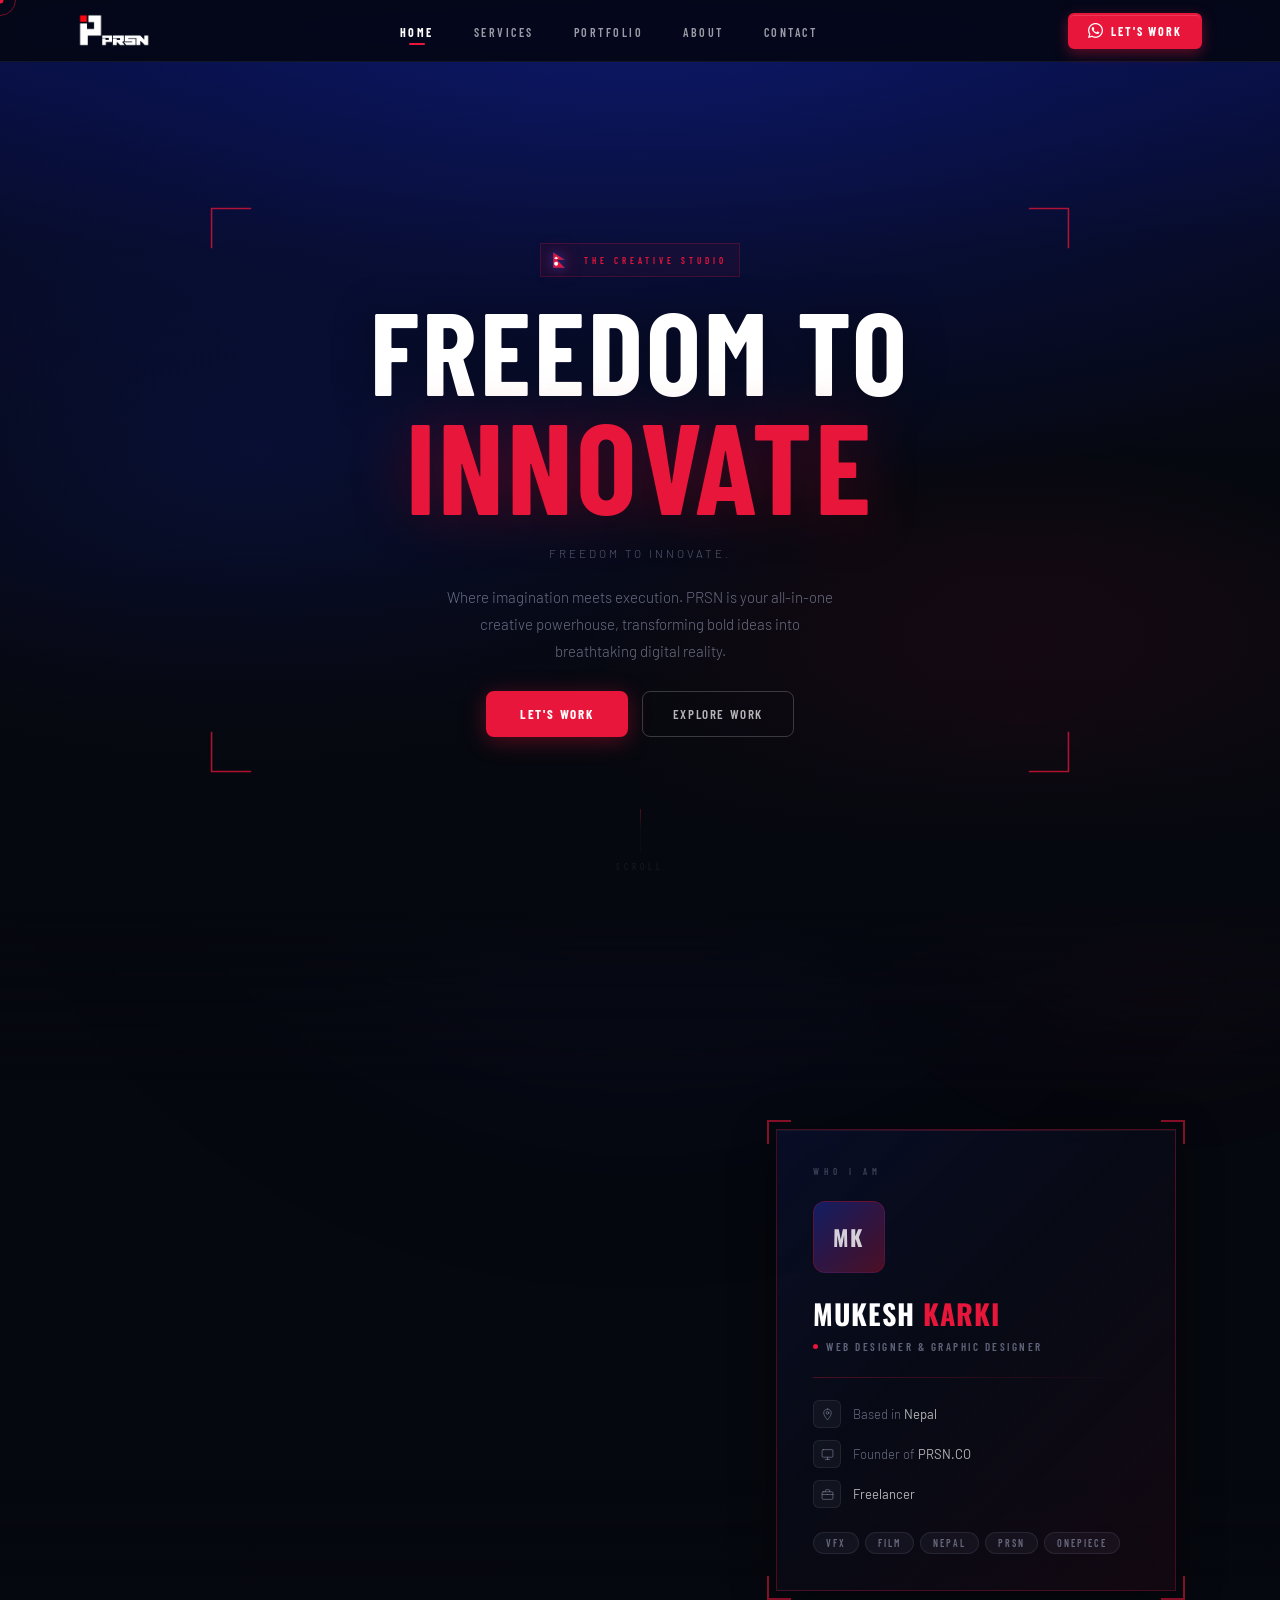
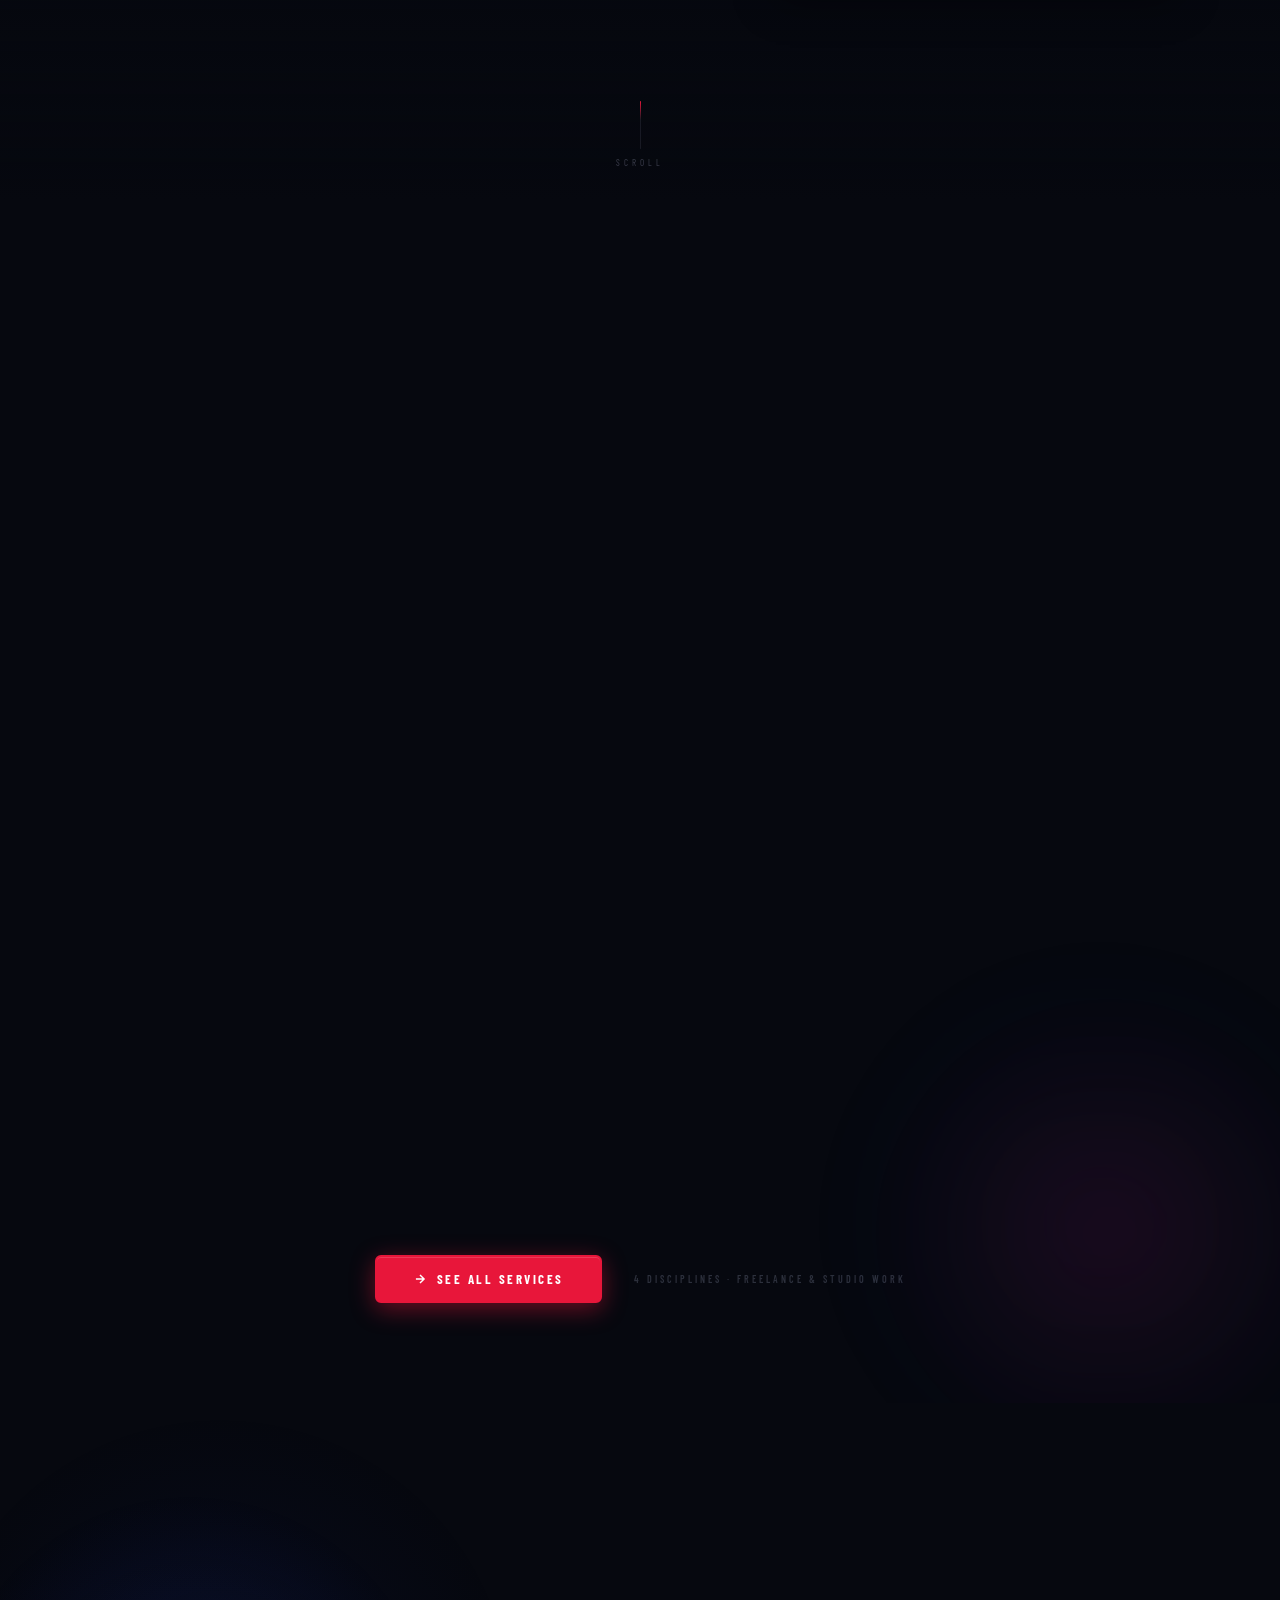
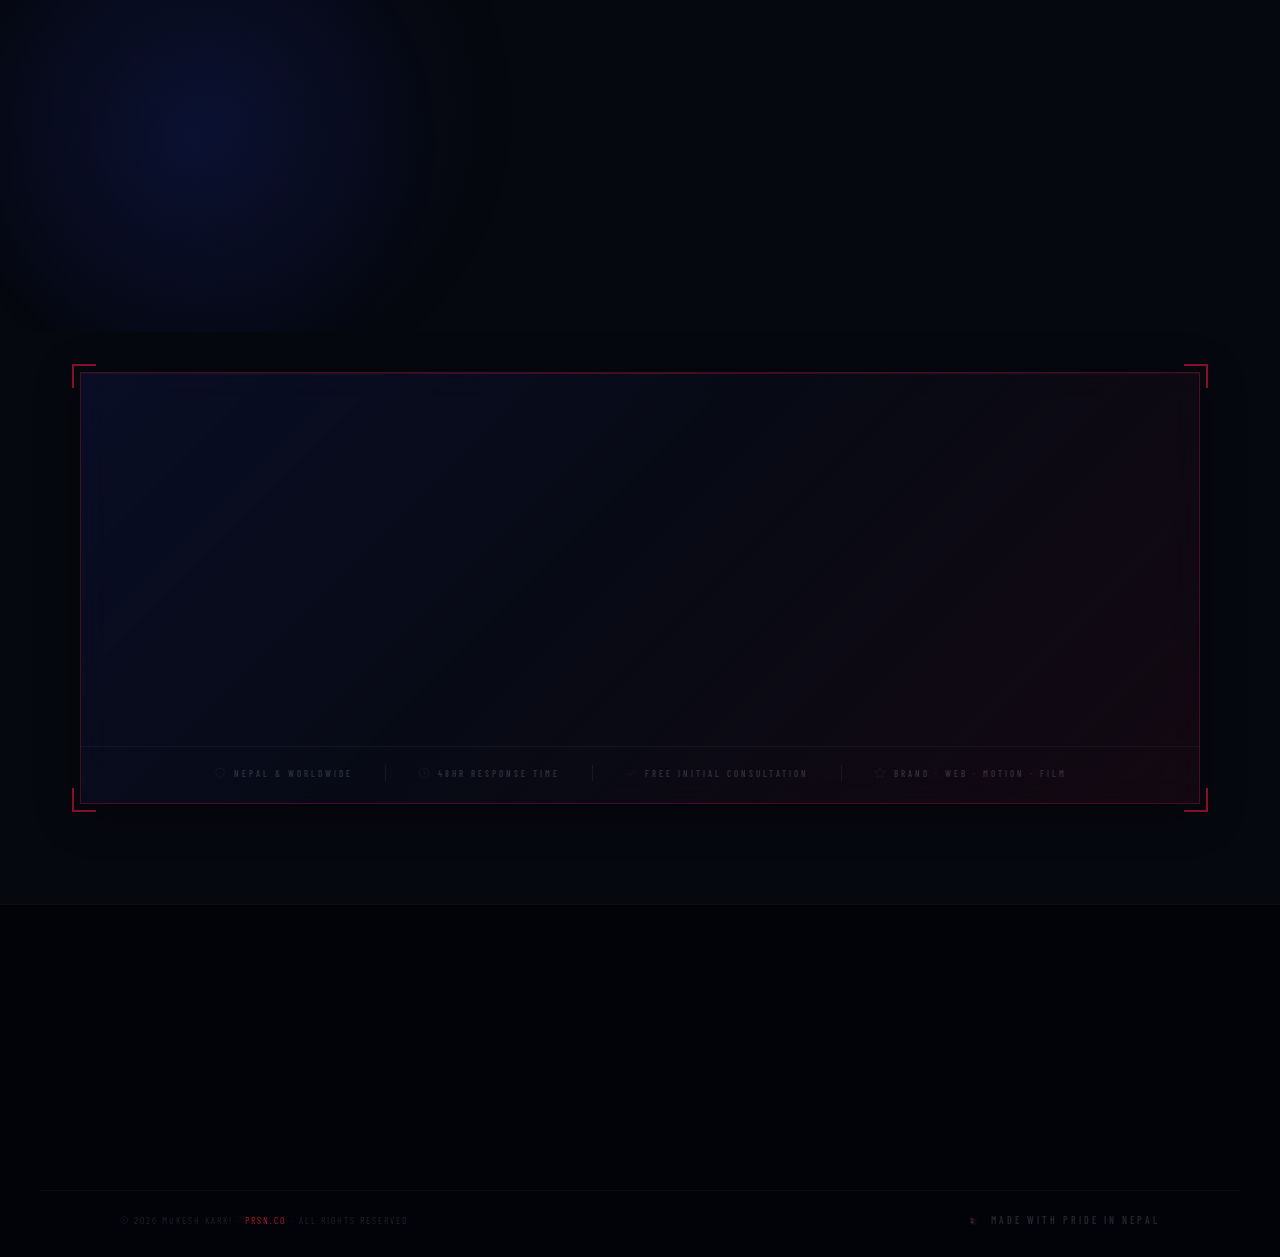
==== index.html @ 187f72ea "Add files via upload" ====
<!DOCTYPE html>
<html lang="en">
<head>
<meta charset="UTF-8"/>
<meta name="viewport" content="width=device-width, initial-scale=1.0"/>
<meta name="description" content="PRSN Studio — A Nepali creative studio founded by Mukesh Karki. Bold brand identities, web design, UI/UX and creative development from Nepal to the world."/>
<meta name="keywords" content="PRSN Studio, Mukesh Karki, Nepal designer, graphic design Nepal, web design Nepal, brand identity, UI UX design, creative studio Nepal"/>
<meta name="author" content="Mukesh Karki — PRSN Studio"/>
<meta property="og:title" content="PRSN Studio — Mukesh Karki"/>
<meta property="og:description" content="A Nepali creative studio building bold digital experiences. Brand identity, web design, UI/UX and creative development."/>
<meta property="og:type" content="website"/>
<meta property="og:url" content="https://prsn.co"/>
<meta property="og:image" content="[data-uri]"/>
<meta name="twitter:card" content="summary_large_image"/>
<meta name="twitter:title" content="PRSN Studio — Mukesh Karki"/>
<meta name="twitter:description" content="A Nepali creative studio building bold digital experiences."/>
<meta name="robots" content="index, follow"/>
<title>PRSN Studio — Mukesh Karki</title>
<link rel="icon" type="image/png" href="[data-uri]"/>
<link rel="preconnect" href="https://fonts.googleapis.com"/>
<link rel="preconnect" href="https://fonts.gstatic.com" crossorigin/>
<link href="https://fonts.googleapis.com/css2?family=Barlow+Condensed:ital,wght@0,400;0,600;0,700;1,700&family=Barlow:wght@300;400;500&family=Oswald:wght@700&display=swap" rel="stylesheet"/>
<link rel="stylesheet" href="assets/css/home.css"/>
</head>
<body>

<div class="cur-aura" id="aura"></div>
<div class="bg-grid"></div>
<div class="orb orb-a"></div>
<div class="orb orb-b"></div>
<div class="orb orb-c"></div>
<div class="orb orb-d"></div>
<div class="cur-dot" id="curDot"></div>
<div class="cur-ring" id="curRing"></div>

<!-- LOADER -->
<div id="loader">
  <svg class="ldr-gear" viewBox="0 0 24 24" xmlns="http://www.w3.org/2000/svg">
    <path d="M12 15a3 3 0 1 0 0-6 3 3 0 0 0 0 6Z"/>
    <path d="M19.622 10.395l-1.097-2.65L20 6l-2-2-1.735 1.483-2.707-1.113L12.935 2h-1.954l-.632 2.401-2.645 1.115L6 4 4 6l1.453 1.789-1.08 2.657L2 11v2l2.401.655L5.516 16.3 4 18l2 2 1.791-1.46 2.606 1.072L11 22h2l.604-2.387 2.651-1.098C16.697 19.48 18 20 18 20l2-2-1.484-1.75 1.098-2.652 2.386-.62V11l-2.378-.605Z"/>
  </svg>
  <span class="ldr-label">Loading</span>
</div>
<div id="curtain"></div>

<!-- NAVBAR -->
<nav class="nav" id="nav">
  <div class="nav-inner">
    <a href="#prsn-hero" class="nav-logo">
      <div class="nav-logo-img-wrap">
        <img src="assets/prsn/PRSN/Artboard 3.png" alt="PRSN Studio" class="nav-logo-img" />
      </div>
    </a>
    <ul class="nav-links">
      <li><a href="#prsn-hero" class="active">Home</a></li>
      <li><a href="services.html">Services</a></li>
      <li><a href="portfolio/portfolio.html">Portfolio</a></li>
      <li><a href="about.html">About</a></li>
      <li><a href="#contact">Contact</a></li>
    </ul>
    <div style="display:flex;align-items:center;gap:8px;">
      <a href="https://wa.link/1dme4b" class="nav-cta" target="_blank" rel="noopener">
        <img src="assets/icons/ICONS/whatsapp.png" class="wa-icon" alt="WhatsApp"/>
        <span>Let's Work</span>
      </a>
      <div class="nav-burger" id="burger"><span></span><span></span><span></span></div>
    </div>
  </div>
</nav>
<nav class="mobile-nav" id="mobileNav">
  <a href="#prsn-hero">Home</a>
  <a href="services.html">Services</a>
  <a href="portfolio/portfolio.html">Portfolio</a>
  <a href="about.html">About</a>
  <a href="#contact">Contact</a>
</nav>

<!-- ════════════════════════════════════════
     PRSN STUDIO HERO (prsn-v13)
════════════════════════════════════════ -->
<section class="prsn-hero" id="prsn-hero">
  <div class="prsn-hero-glow"></div>

  <div class="brackets" id="brackets">
    <div class="bracket-frame">
      <div class="bk tl"><svg viewBox="0 0 54 54"><path d="M2 52L2 2L52 2"/></svg></div>
      <div class="bk tr"><svg viewBox="0 0 54 54"><path d="M52 52L52 2L2 2"/></svg></div>
      <div class="bk bl"><svg viewBox="0 0 54 54"><path d="M2 2L2 52L52 52"/></svg></div>
      <div class="bk br"><svg viewBox="0 0 54 54"><path d="M52 2L52 52L2 52"/></svg></div>

      <div class="prsn-hero-content">
        <span class="hero-tag reveal" data-delay="0"><img src="assets/icons/ICONS/nepal-01.svg" alt="Nepal" class="hero-tag-logo"/>The Creative Studio</span>

        <h1 class="hero-h1 reveal" data-delay="120">
          Freedom to
          <span class="hero-executed">Innovate</span>
        </h1>

        <div class="hero-phrases reveal" data-delay="200" id="phrases">
          <div class="phrase visible">Innovate Freely. See Differently.</div>
          <div class="phrase">Freedom to Innovate.</div>
          <div class="phrase">A New Perspective on the Digital World.</div>
          <div class="phrase">Where Bold Ideas Get Executed.</div>
        </div>

        <p class="hero-desc reveal" data-delay="280">
          Where imagination meets execution. PRSN is your all-in-one creative powerhouse, transforming bold ideas into breathtaking digital reality.
        </p>

        <div class="hero-btns reveal" data-delay="360">
          <a href="https://wa.link/1dme4b" class="btn-solid" target="_blank" rel="noopener"><span>Let's Work</span></a>
          <a href="services.html" class="btn-outline"><span>Explore Work</span></a>
        </div>
      </div>
    </div>
  </div>

  <div class="scroll-ind" id="scrollInd">
    <div class="scroll-track"><div class="scroll-fill"></div></div>
    <span>Scroll</span>
  </div>
  <div class="prsn-hero-fade"></div>
</section>

<!-- ── SECTION SEPARATOR 01 ── -->
<div class="sep-wrap">
  <div class="sep-inner">
    <div class="sep-dot"></div>
    <div class="sep-line"></div>
    <div class="sep-label">01</div>
    <div class="sep-line"></div>
    <div class="sep-dot"></div>
  </div>
</div>

<!-- ════════════════════════════════════════
     PERSONAL IDENTITY HERO (combined)
════════════════════════════════════════ -->
<section class="hero" id="hero">
  <div class="hero-glow"></div>
  <div class="hero-fade"></div>

  <div class="hero-wrap">

    <!-- LEFT -->
    <div class="hero-left" data-sr="fade-left">

      <span class="hero-eyebrow rv" data-d="0">The Creative Solution Lab</span>

      <h1 class="hero-name rv" data-d="100">
        MUKESH
        <em class="nm-red">KARKI</em>
      </h1>

      <div class="hero-role rv" data-d="180">
        <span class="role-pip"></span>
        Graphic Designer · Web Designer · Creative Entrepreneur
      </div>

      <p class="hero-tagline rv" data-d="240">
        Making <strong>dreams into reality</strong> and giving life to imagination.
        Founder of <strong>PRSN</strong> — where bold ideas meet breathtaking execution.
      </p>

      <div class="hero-stats rv" data-d="320">
        <div class="hs">
          <div class="hs-num" data-t="70" data-s="+">0+</div>
          <div class="hs-lbl">Projects</div>
        </div>
        <div class="hs-divider"></div>
        <div class="hs">
          <div class="hs-num" data-t="5" data-s="+">0+</div>
          <div class="hs-lbl">Years Active</div>
        </div>
        <div class="hs-divider"></div>
        <div class="hs">
          <div class="hs-num" data-t="30" data-s="+">0+</div>
          <div class="hs-lbl">Happy Clients</div>
        </div>
      </div>

      <div class="hero-ctas rv" data-d="400">
        <a href="https://wa.link/1dme4b" class="btn-solid" target="_blank" rel="noopener">
          <svg width="14" height="14" viewBox="0 0 24 24" fill="currentColor" style="flex-shrink:0"><path d="M17.472 14.382c-.297-.149-1.758-.867-2.03-.967-.273-.099-.471-.148-.67.15-.197.297-.767.966-.94 1.164-.173.199-.347.223-.644.075-.297-.15-1.255-.463-2.39-1.475-.883-.788-1.48-1.761-1.653-2.059-.173-.297-.018-.458.13-.606.134-.133.298-.347.446-.52.149-.174.198-.298.298-.497.099-.198.05-.371-.025-.52-.075-.149-.669-1.612-.916-2.207-.242-.579-.487-.5-.669-.51-.173-.008-.371-.01-.57-.01-.198 0-.52.074-.792.372-.272.297-1.04 1.016-1.04 2.479 0 1.462 1.065 2.875 1.213 3.074.149.198 2.096 3.2 5.077 4.487.709.306 1.262.489 1.694.625.712.227 1.36.195 1.871.118.571-.085 1.758-.719 2.006-1.413.248-.694.248-1.289.173-1.413-.074-.124-.272-.198-.57-.347m-5.421 7.403h-.004a9.87 9.87 0 01-5.031-1.378l-.361-.214-3.741.982.998-3.648-.235-.374a9.86 9.86 0 01-1.51-5.26c.001-5.45 4.436-9.884 9.888-9.884 2.64 0 5.122 1.03 6.988 2.898a9.825 9.825 0 012.893 6.994c-.003 5.45-4.437 9.884-9.885 9.884m8.413-18.297A11.815 11.815 0 0012.05 0C5.495 0 .16 5.335.157 11.892c0 2.096.547 4.142 1.588 5.945L.057 24l6.305-1.654a11.882 11.882 0 005.683 1.448h.005c6.554 0 11.89-5.335 11.893-11.893a11.821 11.821 0 00-3.48-8.413z"/></svg>
          Let's Work
        </a>
        <a href="#services" class="btn-ghost">See My Work</a>
      </div>

    </div>

    <!-- RIGHT — Who I Am card -->
    <div class="hero-card rv" data-d="200">
      <div class="hc-frame">
        <div class="hc-tl"></div><div class="hc-tr"></div>
        <div class="hc-bl"></div><div class="hc-br"></div>
      </div>
      <div class="hc-body">
        <p class="hc-label">Who I Am</p>
        <div class="hc-avatar">MK</div>
        <div class="hc-name">MUKESH <em>KARKI</em></div>
        <div class="hc-role-tag">
          <span class="hc-pip"></span>
          Web Designer & Graphic Designer
        </div>
        <div class="hc-divider"></div>
        <div class="hc-facts">
          <div class="hc-fact">
            <div class="hc-fact-icon">
              <svg viewBox="0 0 24 24"><path d="M12 2C8.13 2 5 5.13 5 9c0 5.25 7 13 7 13s7-7.75 7-13c0-3.87-3.13-7-7-7z"/><circle cx="12" cy="9" r="2.5"/></svg>
            </div>
            <span>Based in <strong>Nepal</strong></span>
          </div>
          <div class="hc-fact">
            <div class="hc-fact-icon">
              <svg viewBox="0 0 24 24"><rect x="2" y="3" width="20" height="14" rx="2"/><path d="M8 21h8M12 17v4"/></svg>
            </div>
            <span>Founder of <strong>PRSN.CO</strong></span>
          </div>
          <div class="hc-fact">
            <div class="hc-fact-icon">
              <svg viewBox="0 0 24 24" fill="none" stroke="currentColor" stroke-width="1.8" stroke-linecap="round" stroke-linejoin="round"><rect x="2" y="7" width="20" height="14" rx="2"/><path d="M16 7V5a2 2 0 00-2-2h-4a2 2 0 00-2 2v2"/><line x1="12" y1="12" x2="12" y2="12"/><path d="M2 12h20"/></svg>
            </div>
            <span><strong>Freelancer</strong></span>
          </div>
        </div>
        <div class="hc-badges">
          <span class="hc-badge">VFX</span>
          <span class="hc-badge">Film</span>
          <span class="hc-badge">Nepal</span>
          <span class="hc-badge">PRSN</span>
          <span class="hc-badge">OnePiece</span>
        </div>
      </div>
    </div>

  </div>

  <!-- Scroll cue — absolutely anchored to section bottom center -->
  <div class="scroll-cue">
    <div class="scroll-line"></div>
    <span>Scroll</span>
  </div>

</section>

<!-- ── SECTION BRIDGE ── -->
<div class="section-bridge">
  <div class="sb-inner">
    <div class="sb-corner sb-tl"></div>
    <div class="sb-corner sb-tr"></div>
  </div>
</div>

<!-- ── SECTION SEPARATOR 02 ── -->
<div class="sep-wrap">
  <div class="sep-inner">
    <div class="sep-dot"></div>
    <div class="sep-line"></div>
    <div class="sep-label">02</div>
    <div class="sep-line"></div>
    <div class="sep-dot"></div>
  </div>
</div>

<!-- ════════════════════════════════════════
     SERVICES
════════════════════════════════════════ -->
<section class="services" id="services">

  <div class="svc-header">
    <span class="svc-eyebrow" data-sr="fade-up">What I Do</span>
    <h2 class="svc-title" data-sr="fade-up">Our creative <em>services</em></h2>
    <p class="svc-desc" data-sr="fade-up">Every project is a new world to build. Bold ideas, precision execution this is the craft.</p>
  </div>

  <div class="svc-grid">

    <div class="svc-card" data-svc="0">
      <div class="svc-corners">
        <div class="svc-pip tl"></div><div class="svc-pip tr"></div>
        <div class="svc-pip bl"></div><div class="svc-pip br"></div>
        <div class="svc-arm-h tl"></div><div class="svc-arm-v tl"></div>
        <div class="svc-arm-h tr"></div><div class="svc-arm-v tr"></div>
        <div class="svc-arm-h bl"></div><div class="svc-arm-v bl"></div>
        <div class="svc-arm-h br"></div><div class="svc-arm-v br"></div>
      </div>
      <div class="svc-card-body">
        <div class="svc-card-top">
          <span class="svc-num-badge">01</span>
          <div class="svc-icon-wrap">
            <!-- Pen nib + geometric mark: the craft of brand identity -->
            <svg viewBox="0 0 40 40" fill="none">
              <!-- Outer diamond frame — brand mark geometry -->
              <path d="M20 5l9 9-9 9-9-9 9-9z" stroke="currentColor" stroke-width="1.6" stroke-linejoin="round" opacity=".35"/>
              <!-- Pen nib tip — sharp & deliberate -->
              <path d="M20 14l4 4-4 11-4-11 4-4z" stroke="currentColor" stroke-width="1.5" stroke-linejoin="round" fill="currentColor" fill-opacity=".12"/>
              <!-- Nib split line -->
              <path d="M20 17v12" stroke="currentColor" stroke-width="1.2" stroke-linecap="round" opacity=".5"/>
              <!-- Ink drop at base -->
              <path d="M17.5 29c0 1.4 1.1 2.5 2.5 2.5s2.5-1.1 2.5-2.5" stroke="currentColor" stroke-width="1.4" stroke-linecap="round" opacity=".6"/>
              <!-- Top nib shoulders -->
              <path d="M16 18l-4-4" stroke="currentColor" stroke-width="1.5" stroke-linecap="round" opacity=".55"/>
              <path d="M24 18l4-4" stroke="currentColor" stroke-width="1.5" stroke-linecap="round" opacity=".55"/>
              <!-- Nib hole -->
              <circle cx="20" cy="17.5" r="1.1" fill="currentColor" opacity=".7"/>
            </svg>
          </div>
        </div>
        <h3 class="svc-name">Brand<em>Forge</em></h3>
        <p class="svc-tagline">Where identities are built to last.</p>
        <div class="svc-tags"><span>Logo Design</span><span>Brand Identity</span><span>Visual Systems</span></div>
        <a href="services.html" class="svc-explore">Explore <svg width="12" height="12" viewBox="0 0 24 24" fill="none" stroke="currentColor" stroke-width="2"><path d="M7 17L17 7M17 7H7M17 7v10"/></svg></a>
      </div>
    </div>

    <div class="svc-card" data-svc="1">
      <div class="svc-corners">
        <div class="svc-pip tl"></div><div class="svc-pip tr"></div>
        <div class="svc-pip bl"></div><div class="svc-pip br"></div>
        <div class="svc-arm-h tl"></div><div class="svc-arm-v tl"></div>
        <div class="svc-arm-h tr"></div><div class="svc-arm-v tr"></div>
        <div class="svc-arm-h bl"></div><div class="svc-arm-v bl"></div>
        <div class="svc-arm-h br"></div><div class="svc-arm-v br"></div>
      </div>
      <div class="svc-card-body">
        <div class="svc-card-top">
          <span class="svc-num-badge">02</span>
          <div class="svc-icon-wrap">
            <!-- Browser frame + interaction spark: precision web craft -->
            <svg viewBox="0 0 40 40" fill="none">
              <!-- Browser outer shell -->
              <rect x="5" y="9" width="30" height="23" rx="2.5" stroke="currentColor" stroke-width="1.6" opacity=".4"/>
              <!-- Browser top bar -->
              <path d="M5 15h30" stroke="currentColor" stroke-width="1.4" opacity=".35"/>
              <!-- Traffic dots -->
              <circle cx="10" cy="12" r="1.2" fill="currentColor" opacity=".5"/>
              <circle cx="14.5" cy="12" r="1.2" fill="currentColor" opacity=".35"/>
              <circle cx="19" cy="12" r="1.2" fill="currentColor" opacity=".2"/>
              <!-- URL bar suggestion -->
              <rect x="22" y="10.2" width="10" height="3.6" rx="1" stroke="currentColor" stroke-width="1.1" opacity=".25"/>
              <!-- Content lines — page layout skeleton -->
              <path d="M10 21h12" stroke="currentColor" stroke-width="1.5" stroke-linecap="round" opacity=".6"/>
              <path d="M10 25h8" stroke="currentColor" stroke-width="1.5" stroke-linecap="round" opacity=".35"/>
              <!-- Cursor arrow — interaction point -->
              <path d="M26 19l-1 8 2.2-2.2 1.8 3.5 1.5-.8-1.8-3.4 3-.4L26 19z" fill="currentColor" opacity=".85"/>
            </svg>
          </div>
        </div>
        <h3 class="svc-name">Web<em>Verse</em></h3>
        <p class="svc-tagline">Digital spaces crafted with precision.</p>
        <div class="svc-tags"><span>Web Design</span><span>UI/UX</span><span>Development</span></div>
        <a href="services.html" class="svc-explore">Explore <svg width="12" height="12" viewBox="0 0 24 24" fill="none" stroke="currentColor" stroke-width="2"><path d="M7 17L17 7M17 7H7M17 7v10"/></svg></a>
      </div>
    </div>

    <div class="svc-card" data-svc="2">
      <div class="svc-corners">
        <div class="svc-pip tl"></div><div class="svc-pip tr"></div>
        <div class="svc-pip bl"></div><div class="svc-pip br"></div>
        <div class="svc-arm-h tl"></div><div class="svc-arm-v tl"></div>
        <div class="svc-arm-h tr"></div><div class="svc-arm-v tr"></div>
        <div class="svc-arm-h bl"></div><div class="svc-arm-v bl"></div>
        <div class="svc-arm-h br"></div><div class="svc-arm-v br"></div>
      </div>
      <div class="svc-card-body">
        <div class="svc-card-top">
          <span class="svc-num-badge">03</span>
          <div class="svc-icon-wrap">
            <!-- Keyframe timeline + motion path: animation expertise -->
            <svg viewBox="0 0 40 40" fill="none">
              <path d="M6 20h28" stroke="currentColor" stroke-width="1.8" stroke-linecap="round" opacity=".3"/>
              <rect x="17" y="17" width="6" height="6" rx="1" transform="rotate(45 20 20)" stroke="currentColor" stroke-width="1.8"/>
              <rect x="4" y="17" width="6" height="6" rx="1" transform="rotate(45 7 20)" stroke="currentColor" stroke-width="1.8" opacity=".45"/>
              <rect x="30" y="17" width="6" height="6" rx="1" transform="rotate(45 33 20)" stroke="currentColor" stroke-width="1.8" opacity=".45"/>
              <path d="M7 12c3-4 6-6 13-4s10 6 13 2" stroke="currentColor" stroke-width="1.6" stroke-linecap="round" opacity=".55"/>
              <circle cx="20" cy="20" r="2" fill="currentColor" opacity=".8"/>
            </svg>
          </div>
        </div>
        <h3 class="svc-name">Motion<em>Craft</em></h3>
        <p class="svc-tagline">Stories that move — literally.</p>
        <div class="svc-tags"><span>Animation</span><span>Motion Graphics</span><span>Logo Animation</span></div>
        <a href="services.html" class="svc-explore">Explore <svg width="12" height="12" viewBox="0 0 24 24" fill="none" stroke="currentColor" stroke-width="2"><path d="M7 17L17 7M17 7H7M17 7v10"/></svg></a>
      </div>
    </div>

    <div class="svc-card" data-svc="3">
      <div class="svc-corners">
        <div class="svc-pip tl"></div><div class="svc-pip tr"></div>
        <div class="svc-pip bl"></div><div class="svc-pip br"></div>
        <div class="svc-arm-h tl"></div><div class="svc-arm-v tl"></div>
        <div class="svc-arm-h tr"></div><div class="svc-arm-v tr"></div>
        <div class="svc-arm-h bl"></div><div class="svc-arm-v bl"></div>
        <div class="svc-arm-h br"></div><div class="svc-arm-v br"></div>
      </div>
      <div class="svc-card-body">
        <div class="svc-card-top">
          <span class="svc-num-badge">04</span>
          <div class="svc-icon-wrap">
            <!-- Cinematic lens aperture — pro camera iris with light flare -->
            <svg viewBox="0 0 40 40" fill="none">
              <!-- Outer lens barrel -->
              <circle cx="20" cy="20" r="13.5" stroke="currentColor" stroke-width="1.6" opacity=".3"/>
              <!-- Mid iris ring -->
              <circle cx="20" cy="20" r="9" stroke="currentColor" stroke-width="1.5" opacity=".55"/>
              <!-- Aperture blades — 6 blade iris -->
              <path d="M20 11v5" stroke="currentColor" stroke-width="1.6" stroke-linecap="round" opacity=".9"/>
              <path d="M20 24v5" stroke="currentColor" stroke-width="1.6" stroke-linecap="round" opacity=".9"/>
              <path d="M26.2 13.8l-3.5 3.5" stroke="currentColor" stroke-width="1.6" stroke-linecap="round" opacity=".9"/>
              <path d="M17.3 22.7l-3.5 3.5" stroke="currentColor" stroke-width="1.6" stroke-linecap="round" opacity=".9"/>
              <path d="M29 20h-5" stroke="currentColor" stroke-width="1.6" stroke-linecap="round" opacity=".9"/>
              <path d="M16 20h-5" stroke="currentColor" stroke-width="1.6" stroke-linecap="round" opacity=".9"/>
              <path d="M26.2 26.2l-3.5-3.5" stroke="currentColor" stroke-width="1.6" stroke-linecap="round" opacity=".9"/>
              <path d="M17.3 17.3l-3.5-3.5" stroke="currentColor" stroke-width="1.6" stroke-linecap="round" opacity=".9"/>
              <!-- Inner lens core -->
              <circle cx="20" cy="20" r="3.5" stroke="currentColor" stroke-width="1.5"/>
              <circle cx="20" cy="20" r="1.2" fill="currentColor" opacity=".8"/>
              <!-- Lens flare — top right -->
              <path d="M27 11l1.5-1.5M29 13h2M27.5 15l2 .5" stroke="currentColor" stroke-width="1.2" stroke-linecap="round" opacity=".4"/>
            </svg>
          </div>
        </div>
        <h3 class="svc-name">Cine<em>Lab</em></h3>
        <p class="svc-tagline">Where visuals meet cinematic power.</p>
        <div class="svc-tags"><span>Video Editing</span><span>VFX</span><span>Color Grading</span></div>
        <a href="services.html" class="svc-explore">Explore <svg width="12" height="12" viewBox="0 0 24 24" fill="none" stroke="currentColor" stroke-width="2"><path d="M7 17L17 7M17 7H7M17 7v10"/></svg></a>
      </div>
    </div>

  </div>

  <div class="svc-see-more">
    <a href="services.html" class="svc-see-more-btn">
      <svg width="14" height="14" viewBox="0 0 24 24" fill="none" stroke="currentColor" stroke-width="2.5"><path d="M5 12h14M12 5l7 7-7 7"/></svg>
      <span>See All Services</span>
    </a>
    <span class="svc-see-more-note">4 disciplines · Freelance &amp; Studio work</span>
  </div>

</section>

<!-- ── SECTION SEPARATOR 03 ── -->
<div class="sep-wrap">
  <div class="sep-inner">
    <div class="sep-dot"></div>
    <div class="sep-line"></div>
    <div class="sep-label">03</div>
    <div class="sep-line"></div>
    <div class="sep-dot"></div>
  </div>
</div>

<!-- ════════════════════════════════════════
     ABOUT — Vision / Mission / Future
════════════════════════════════════════ -->
<section class="about" id="about">
  <div class="about-header">
    <span class="about-eyebrow" data-sr="fade-up">Who I Am</span>
    <h2 class="about-title" data-sr="fade-up">The Vision, Mission &amp; <em>Future</em></h2>
  </div>
  <div class="about-grid">
    <div class="card card-ms" data-delay="0">
      <div class="card-frame">
        <div class="cf-tl"></div><div class="cf-tr"></div>
        <div class="cf-bl"></div><div class="cf-br"></div>
      </div>
      <span class="card-corner-idx">01 · MISSION</span>
      <div class="ms-inner">
        <div class="ms-block">
          <div class="ms-tag">Vision</div>
          <div class="ms-heading">The Story</div>
          <p class="ms-text">A passionate web and graphic designer from Nepal on a mission to create <strong>bold, meaningful digital experiences</strong> that connect, inspire, and leave a lasting impact.</p>
        </div>
        <div class="ms-block">
          <div class="ms-tag">Mission</div>
          <div class="ms-heading">The Drive</div>
          <p class="ms-text">To bring brands and stories to life through design and visual storytelling that are not only beautiful, but <strong>strategically crafted</strong> to create lasting impact.</p>
        </div>
        <div class="ms-block">
          <div class="ms-tag">Future</div>
          <div class="ms-heading">The OnePiece</div>
          <p class="ms-text">Continuously building, experimenting, and pushing beyond every limit. <strong>The Grand Line of design is calling</strong> — and I'm ready to claim my era.</p>
        </div>
      </div>
    </div>
  </div>
</section>

<!-- ════════════════════════════════════════
     CTA — BOLD REDESIGN
════════════════════════════════════════ -->
<section class="cta-section" id="contact">
  <div class="cta-panel">

    <!-- Corner brackets -->
    <div class="cta-corner tl"></div>
    <div class="cta-corner tr"></div>
    <div class="cta-corner bl"></div>
    <div class="cta-corner br"></div>

    <!-- Main grid: left copy | right action -->
    <div class="cta-grid">

      <!-- LEFT — copy -->
      <div class="cta-left" data-sr="fade-left">
        <div class="cta-tag">
          <span class="cta-tag-dot"></span>
          Available for Projects
        </div>

        <h2 class="cta-headline">
          <span class="ch-dim">Let's Create</span>
          Something
          <span class="ch-red">Unforgettable.</span>
        </h2>

        <p class="cta-body">
          Got a brief, a rough idea, or just a vision in your head?
          Bring it to <strong>PRSN</strong> — and watch it become a
          <strong>bold, cinematic reality</strong> that leaves a lasting mark.
        </p>
      </div>

      <!-- RIGHT — actions -->
      <div class="cta-right" data-sr="fade-right">
        <div class="cta-avail-pill">
          <span class="cta-avail-dot"></span>
          Open to Work
        </div>

        <a href="https://wa.link/1dme4b" class="cta-btn-main" target="_blank" rel="noopener">
          <svg width="15" height="15" viewBox="0 0 24 24" fill="currentColor"><path d="M17.472 14.382c-.297-.149-1.758-.867-2.03-.967-.273-.099-.471-.148-.67.15-.197.297-.767.966-.94 1.164-.173.199-.347.223-.644.075-.297-.15-1.255-.463-2.39-1.475-.883-.788-1.48-1.761-1.653-2.059-.173-.297-.018-.458.13-.606.134-.133.298-.347.446-.52.149-.174.198-.298.298-.497.099-.198.05-.371-.025-.52-.075-.149-.669-1.612-.916-2.207-.242-.579-.487-.5-.669-.51-.173-.008-.371-.01-.57-.01-.198 0-.52.074-.792.372-.272.297-1.04 1.016-1.04 2.479 0 1.462 1.065 2.875 1.213 3.074.149.198 2.096 3.2 5.077 4.487.709.306 1.262.489 1.694.625.712.227 1.36.195 1.871.118.571-.085 1.758-.719 2.006-1.413.248-.694.248-1.289.173-1.413-.074-.124-.272-.198-.57-.347m-5.421 7.403h-.004a9.87 9.87 0 01-5.031-1.378l-.361-.214-3.741.982.998-3.648-.235-.374a9.86 9.86 0 01-1.51-5.26c.001-5.45 4.436-9.884 9.888-9.884 2.64 0 5.122 1.03 6.988 2.898a9.825 9.825 0 012.893 6.994c-.003 5.45-4.437 9.884-9.885 9.884m8.413-18.297A11.815 11.815 0 0012.05 0C5.495 0 .16 5.335.157 11.892c0 2.096.547 4.142 1.588 5.945L.057 24l6.305-1.654a11.882 11.882 0 005.683 1.448h.005c6.554 0 11.89-5.335 11.893-11.893a11.821 11.821 0 00-3.48-8.413z"/></svg>
          Start a Project
        </a>

        <span class="cta-or">or</span>

        <a href="mailto:astralcodex6@gmail.com" class="cta-btn-alt" target="_blank" rel="noopener">
          <svg width="13" height="13" viewBox="0 0 24 24" fill="none" stroke="currentColor" stroke-width="2" stroke-linecap="round" stroke-linejoin="round"><path d="M4 4h16c1.1 0 2 .9 2 2v12c0 1.1-.9 2-2 2H4c-1.1 0-2-.9-2-2V6c0-1.1.9-2 2-2z"/><polyline points="22,6 12,13 2,6"/></svg>
          Send an Email
        </a>
      </div>
    </div>

    <!-- Bottom trust bar -->
    <div class="cta-bottom-bar">
      <div class="cta-bottom-item">
        <svg width="12" height="12" viewBox="0 0 24 24" fill="none" stroke="currentColor" stroke-width="2"><path d="M12 22s8-4 8-10V5l-8-3-8 3v7c0 6 8 10 8 10z"/></svg>
        Nepal &amp; Worldwide
      </div>
      <div class="cta-bottom-sep"></div>
      <div class="cta-bottom-item">
        <svg width="12" height="12" viewBox="0 0 24 24" fill="none" stroke="currentColor" stroke-width="2"><circle cx="12" cy="12" r="10"/><polyline points="12 6 12 12 16 14"/></svg>
        48hr Response Time
      </div>
      <div class="cta-bottom-sep"></div>
      <div class="cta-bottom-item">
        <svg width="12" height="12" viewBox="0 0 24 24" fill="none" stroke="currentColor" stroke-width="2"><polyline points="20 6 9 17 4 12"/></svg>
        Free Initial Consultation
      </div>
      <div class="cta-bottom-sep"></div>
      <div class="cta-bottom-item">
        <svg width="12" height="12" viewBox="0 0 24 24" fill="none" stroke="currentColor" stroke-width="2"><polygon points="12 2 15.09 8.26 22 9.27 17 14.14 18.18 21.02 12 17.77 5.82 21.02 7 14.14 2 9.27 8.91 8.26 12 2"/></svg>
        Brand · Web · Motion · Film
      </div>
    </div>

  </div>
</section>

<!-- ════════════════════════════════════════
     FOOTER — Creative Nepal Marquee
════════════════════════════════════════ -->
<footer class="footer">

<!-- Main footer grid -->
  <div class="footer-body">
    <div class="footer-brand">
      <a href="#prsn-hero" class="footer-logo-txt"><img src="assets/prsn/PRSN/Artboard 3.png" alt="PRSN Studio" /></a>
      <p class="footer-brand-desc">
        A Nepali creative studio building bold digital experiences — from the foothills of the Himalayas to the world.
      </p>
      <div class="footer-socials">
        <a href="https://www.facebook.com/pk.karki.33" title="Facebook" target="_blank" rel="noopener"><img src="assets/icons/ICONS/facebook.png" alt="Facebook"/></a>
        <a href="https://www.instagram.com/prsn.co/" title="Instagram" target="_blank" rel="noopener"><img src="assets/icons/ICONS/instagram.png" alt="Instagram"/></a>
        <a href="https://www.pinterest.com/officialprsn/" title="Pinterest" target="_blank" rel="noopener"><img src="assets/icons/ICONS/pinterest.png" alt="Pinterest"/></a>
        <a href="https://www.youtube.com/@NepalNexGenDesign" title="YouTube" target="_blank" rel="noopener"><img src="assets/icons/ICONS/youtube.png" alt="YouTube"/></a>
        <a href="https://www.behance.net/pramukeshraja" title="Behance" target="_blank" rel="noopener"><img src="assets/icons/ICONS/behance.png" alt="Behance"/></a>
      </div>
    </div>

    <div class="footer-col">
      <h4>Navigate</h4>
      <ul>
        <li><a href="#prsn-hero">Home</a></li>
        <li><a href="#hero">Identity</a></li>
        <li><a href="#services">Services</a></li>
        <li><a href="#about">About</a></li>
        <li><a href="#contact">Contact</a></li>
      </ul>
    </div>

    <div class="footer-col">
      <h4>Services</h4>
      <ul>
        <li><a href="#services">BrandForge</a></li>
        <li><a href="#services">WebVerse</a></li>
        <li><a href="#services">MotionCraft</a></li>
        <li><a href="#services">CineLab</a></li>
      </ul>
    </div>

    <div class="footer-col">
      <h4>Connect</h4>
      <ul>
        <li><a href="https://wa.me/" target="_blank" rel="noopener">WhatsApp</a></li>
        <li><a href="mailto:astralcodex6@gmail.com">Email</a></li>
        <li><a href="https://www.behance.net/pramukeshraja" target="_blank" rel="noopener">Behance</a></li>
        <li><a href="https://www.instagram.com/prsn.co/" target="_blank" rel="noopener">Instagram</a></li>
      </ul>
    </div>
  </div>

  <!-- Bottom bar -->
  <div class="footer-bottom">
    <p class="footer-copy">© 2026 Mukesh Karki · <em>PRSN.CO</em> · All rights reserved</p>
    <div class="footer-nepal">
      <span class="footer-nepal-flag">🇳🇵</span>
      Made with pride in Nepal
    </div>
  </div>

</footer>

<!-- BACK TO TOP -->
<a href="#" class="back-to-top" id="backToTop" aria-label="Back to top">
  <svg viewBox="0 0 24 24"><polyline points="18 15 12 9 6 15"/></svg>
</a>

<script data-cfasync="false" src="/cdn-cgi/scripts/5c5dd728/cloudflare-static/email-decode.min.js"></script>
<script src="assets/js/home.js"></script>
</body>
</html>
---- assets/css/home.css ----
/* ─────────────────────────────────────
   RESET & TOKENS
───────────────────────────────────── */
*,*::before,*::after{box-sizing:border-box;margin:0;padding:0;}
:root{
  --red:   #E8163A;
  --red-d: #C0102E;
  --navy:  #1A2B8F;
  --nvy-l: #2A4CC8;
  --white: #FFFFFF;
  --off:   #B8BEDD;
  --bg:    #06080F;
}
html{scroll-behavior:smooth;}
body{
  background:var(--bg);color:var(--white);
  font-family:'Barlow',sans-serif;
  overflow-x:hidden;cursor:none;
}

/* ─────────────────────────────────────
   CUSTOM CURSOR
───────────────────────────────────── */
.cur-dot{
  position:fixed;width:7px;height:7px;background:var(--red);
  border-radius:50%;pointer-events:none;z-index:9999;
  transform:translate(-50%,-50%);
  transition:width .15s,height .15s;
}
.cur-ring{
  position:fixed;width:32px;height:32px;
  border:1.5px solid rgba(232,22,58,.5);
  border-radius:50%;pointer-events:none;z-index:9998;
  transform:translate(-50%,-50%);
  transition:width .25s,height .25s,border-color .25s;
}
.cur-aura{
  position:fixed;width:520px;height:520px;border-radius:50%;
  background:radial-gradient(circle,
    rgba(232,22,58,.07) 0%,
    rgba(26,43,143,.05) 40%,
    transparent 72%);
  pointer-events:none;z-index:0;
  transform:translate(-50%,-50%);
  transition:left .6s cubic-bezier(.22,1,.36,1),top .6s cubic-bezier(.22,1,.36,1);
  filter:blur(2px);
}

/* ─────────────────────────────────────
   GLOBAL BACKGROUND
───────────────────────────────────── */
.bg-grid{
  position:fixed;inset:0;pointer-events:none;z-index:0;
  background-image:
    linear-gradient(rgba(232,22,58,.022) 1px,transparent 1px),
    linear-gradient(90deg,rgba(232,22,58,.022) 1px,transparent 1px);
  background-size:80px 80px;
  mask-image:radial-gradient(ellipse 90% 90% at 50% 50%,black 20%,transparent 100%);
}
.orb{position:fixed;border-radius:50%;pointer-events:none;z-index:0;filter:blur(90px);}
.orb-a{width:600px;height:600px;top:-180px;left:-180px;
  background:radial-gradient(circle,rgba(26,43,143,.35) 0%,transparent 70%);}
.orb-b{width:520px;height:520px;bottom:-140px;right:-140px;
  background:radial-gradient(circle,rgba(232,22,58,.22) 0%,transparent 70%);}
.orb-c{width:380px;height:380px;top:55%;left:58%;
  background:radial-gradient(circle,rgba(26,43,143,.18) 0%,transparent 70%);}
/* Center navy ambient */
.orb-d{width:1000px;height:1000px;top:10vh;left:50%;transform:translateX(-50%);
  filter:blur(120px);
  background:radial-gradient(circle,rgba(15,28,120,.42) 0%,rgba(10,20,80,.18) 50%,transparent 75%);}

/* ─────────────────────────────────────
   LOADER
───────────────────────────────────── */
#loader{
  position:fixed;inset:0;z-index:9000;
  display:flex;flex-direction:column;align-items:center;justify-content:center;gap:20px;
  background:var(--bg);transition:opacity .6s,visibility .6s;
}
#loader.hide{opacity:0;visibility:hidden;pointer-events:none;}
.ldr-gear{
  width:56px;height:56px;
  animation:gearSpin 1.2s linear infinite;
}
.ldr-gear path{fill:none;stroke:var(--red);stroke-width:2;stroke-linecap:round;stroke-linejoin:round;}
@keyframes gearSpin{to{transform:rotate(360deg);}}
.ldr-label{
  font-family:'Barlow Condensed',sans-serif;font-size:10px;
  letter-spacing:4px;text-transform:uppercase;
  color:rgba(184,190,221,.4);
  opacity:0;animation:fIn .3s ease .3s forwards;
}
@keyframes fIn{to{opacity:1;}}
#curtain{
  position:fixed;inset:0;z-index:8999;background:var(--navy);
  transform-origin:top;transform:scaleY(0);pointer-events:none;
}
.curtain-run{
  animation:cDown .55s cubic-bezier(.22,1,.36,1) forwards,
            cUp   .55s cubic-bezier(.22,1,.36,1) .55s forwards;
}
@keyframes cDown{to{transform:scaleY(1);}}
@keyframes cUp{
  from{transform:scaleY(1);transform-origin:bottom;}
  to{transform:scaleY(0);transform-origin:bottom;}
}

/* ─────────────────────────────────────
   NAVBAR
───────────────────────────────────── */
.nav{
  position:fixed;top:0;left:0;right:0;z-index:900;height:62px;
  display:flex;align-items:center;justify-content:center;
  background:rgba(5,7,18,.92);
  backdrop-filter:blur(20px) saturate(180%);
  -webkit-backdrop-filter:blur(20px) saturate(180%);
  border-bottom:1px solid rgba(255,255,255,.06);
  opacity:0;
}
.nav-inner{
  width:100%;max-width:1200px;
  display:flex;align-items:center;justify-content:space-between;
  padding:0 clamp(20px,3vw,40px);gap:16px;
}
.nav.in{animation:nSlide .65s cubic-bezier(.22,1,.36,1) forwards;}
@keyframes nSlide{to{opacity:1;}}

.nav-logo{display:flex;align-items:center;text-decoration:none;cursor:pointer;}
.nav-logo-txt{
  font-family:'Oswald',sans-serif;font-weight:700;
  font-size:22px;letter-spacing:5px;text-transform:uppercase;
  color:#fff;transition:opacity .2s,transform .2s;
}
.nav-logo-txt em{color:var(--red);font-style:normal;}
.nav-logo:hover .nav-logo-txt{opacity:.75;transform:scale(.97);}
.nav-logo:active .nav-logo-txt{opacity:.55;}
/* Logo image */
.nav-logo-img-wrap{display:flex;align-items:center;height:36px;}
.nav-logo-img{
  height:34px;width:auto;
  filter:none;
  mix-blend-mode:screen;
  transition:opacity .2s,transform .2s;
  object-fit:contain;
}
.nav-logo:hover .nav-logo-img{opacity:.8;transform:scale(.97);}
.nav-logo:active .nav-logo-img{opacity:.6;}

.nav-links{display:flex;align-items:center;justify-content:center;list-style:none;gap:4px;}
.nav-links a{
  font-family:'Barlow Condensed',sans-serif;font-weight:600;
  font-size:12px;letter-spacing:2.5px;text-transform:uppercase;
  color:rgba(255,255,255,.6);text-decoration:none;
  padding:6px 18px;position:relative;
  transition:color .2s;
}
.nav-links a::after{
  content:'';position:absolute;bottom:0;left:50%;
  transform:translateX(-50%) scaleX(0);
  width:16px;height:2px;background:var(--red);border-radius:2px;
  transition:transform .28s cubic-bezier(.34,1.56,.64,1);
}
.nav-links a:hover{color:#fff;}
.nav-links a:hover::after{transform:translateX(-50%) scaleX(1);}
.nav-links a.active{color:#fff;font-weight:700;}
.nav-links a.active::after{transform:translateX(-50%) scaleX(1);}
.nav-links a:active{color:var(--navy);background:rgba(26,43,143,.2);border-radius:4px;}
.nav-links a.active:hover{color:var(--navy);}

.nav-cta{
  display:inline-flex;align-items:center;gap:7px;
  padding:8px 18px;color:#fff;text-decoration:none;
  font-family:'Barlow Condensed',sans-serif;font-weight:700;
  font-size:12px;letter-spacing:2px;text-transform:uppercase;
  border:2px solid var(--red);border-radius:6px;
  background:var(--red);
  position:relative;overflow:hidden;
  box-shadow:0 4px 14px rgba(232,22,58,.4),inset 0 1px 0 rgba(255,255,255,.15);
  transition:transform .25s cubic-bezier(.34,1.56,.64,1),
             border-color .2s,background .2s,box-shadow .25s;
  white-space:nowrap;
}
.nav-cta::before{
  content:'';position:absolute;inset:0;
  background:linear-gradient(105deg,transparent 35%,rgba(255,255,255,.22) 50%,transparent 65%);
  transform:translateX(-130%) skewX(-15deg);transition:transform .55s ease;pointer-events:none;
}
.nav-cta:hover{
  background:var(--navy);border-color:var(--navy);color:#fff;
  transform:translateY(-2px) scale(1.04);
  box-shadow:0 10px 28px rgba(26,43,143,.6);
}
.nav-cta:hover::before{transform:translateX(130%) skewX(-15deg);}
.nav-cta:active{
  background:var(--red)!important;border-color:var(--red)!important;
  transform:scale(.93) translateY(1px)!important;transition:transform .08s!important;
}
.wa-icon{width:16px;height:16px;flex-shrink:0;display:block;object-fit:contain;filter:brightness(0) invert(1);}

.nav-burger{
  display:none;flex-direction:column;gap:5px;
  cursor:none;padding:6px;border-radius:6px;margin-left:10px;
}
.nav-burger span{display:block;width:22px;height:1.5px;background:#fff;border-radius:2px;transition:all .3s;}
.nav-burger.open span:nth-child(1){transform:translateY(6.5px) rotate(45deg);}
.nav-burger.open span:nth-child(2){opacity:0;}
.nav-burger.open span:nth-child(3){transform:translateY(-6.5px) rotate(-45deg);}

.mobile-nav{position:fixed;top:70px;left:16px;right:16px;background:rgba(5,7,18,.97);backdrop-filter:blur(20px);border:1px solid rgba(255,255,255,.07);border-radius:14px;padding:10px;z-index:890;transform:translateY(-8px) scale(.98);opacity:0;pointer-events:none;transition:all .3s;display:flex;flex-direction:column;gap:2px;}
.mobile-nav.open{transform:none;opacity:1;pointer-events:all;}
.mobile-nav a{font-family:'Barlow Condensed',sans-serif;font-weight:600;font-size:15px;letter-spacing:2px;text-transform:uppercase;color:rgba(255,255,255,.55);text-decoration:none;padding:13px 16px;border-radius:8px;border-left:2px solid transparent;transition:all .2s;}
.mobile-nav a:hover{color:#fff;background:rgba(255,255,255,.05);border-left-color:var(--red);}

/* ══════════════════════════════════════════
   BACK TO TOP BUTTON
══════════════════════════════════════════ */
.back-to-top{
  position:fixed;bottom:36px;right:36px;z-index:800;
  width:46px;height:46px;border-radius:12px;
  background:rgba(10,14,40,.92);
  border:1px solid rgba(232,22,58,.35);
  display:flex;align-items:center;justify-content:center;
  cursor:pointer;text-decoration:none;
  box-shadow:0 4px 24px rgba(0,0,0,.5);
  transition:transform .22s cubic-bezier(.34,1.4,.64,1),
             border-color .2s,box-shadow .2s,background .2s,opacity .35s;
  opacity:0;pointer-events:none;
  backdrop-filter:blur(12px);
}
.back-to-top.visible{opacity:1;pointer-events:all;}
.back-to-top svg{
  width:16px;height:16px;
  stroke:rgba(232,22,58,.8);fill:none;
  stroke-width:2.2;stroke-linecap:round;stroke-linejoin:round;
  transition:transform .2s,stroke .2s;
}
.back-to-top:hover{
  transform:translateY(-4px) scale(1.08);
  border-color:rgba(232,22,58,.7);
  background:rgba(232,22,58,.12);
  box-shadow:0 8px 32px rgba(0,0,0,.5),0 0 20px rgba(232,22,58,.25);
}
.back-to-top:hover svg{transform:translateY(-2px);stroke:var(--red);}
.back-to-top:active{transform:scale(.92)!important;}

@media(max-width:820px){
  .nav-links,.nav-cta{display:none;}
  .nav-burger{display:flex;}
}

/* ══════════════════════════════════════════
   PRSN HERO — Matching reference design
══════════════════════════════════════════ */
.prsn-hero{
  position:relative;min-height:100vh;
  display:flex;align-items:center;justify-content:center;
  padding-top:80px;
  overflow:hidden;
  /* Rich deep navy background matching the reference */
  background:
    radial-gradient(ellipse 120% 80% at 50% 0%,
      rgba(15,25,100,.98) 0%,
      rgba(8,14,55,.75) 40%,
      transparent 70%),
    radial-gradient(ellipse 80% 60% at 20% 50%,
      rgba(10,20,80,.55) 0%,
      transparent 60%),
    radial-gradient(ellipse 60% 50% at 80% 80%,
      rgba(232,22,58,.12) 0%,
      transparent 60%),
    var(--bg);
}
/* Top atmospheric glow — subtle, not overwhelming */
.prsn-hero-glow{
  position:absolute;top:0;left:0;right:0;height:55%;
  background:linear-gradient(180deg,
    rgba(10,22,110,.55) 0%,
    rgba(8,16,70,.2) 50%,
    transparent 100%);
  pointer-events:none;z-index:0;
}
/* Bottom fade — clean merge to bg */
.prsn-hero-fade{
  position:absolute;bottom:0;left:0;right:0;height:38%;
  background:linear-gradient(to bottom,
    transparent 0%,
    rgba(6,8,15,.6) 50%,
    var(--bg) 85%,
    var(--bg) 100%);
  pointer-events:none;z-index:2;
}

/* corner brackets */
.brackets{
  position:absolute;
  inset:0;
  padding-top:80px;
  pointer-events:none;z-index:3;
  display:flex;align-items:center;justify-content:center;
}

/* The bracket frame — sized to match the content box */
.bracket-frame{
  position:relative;
  display:flex;align-items:center;justify-content:center;
  padding:36px 48px;
  width:min(860px, 90vw);
  pointer-events:none;
}

/* The four corner pieces rendered as pseudo/children */
.bk{
  position:absolute;width:42px;height:42px;
  transition:width .5s cubic-bezier(.34,1.56,.64,1),height .5s cubic-bezier(.34,1.56,.64,1),filter .35s ease;
  opacity:0;transform:scale(.85);transform-origin:center;
}
.bk path{stroke:var(--red);stroke-width:2;stroke-linecap:square;fill:none;transition:stroke-width .3s;}
.bk.tl{top:0;left:0;}
.bk.tr{top:0;right:0;}
.bk.bl{bottom:0;left:0;}
.bk.br{bottom:0;right:0;}

@keyframes bkPulse{0%,100%{opacity:.75;}50%{opacity:.45;}}
.bk.in{
  animation:bracketIn .6s cubic-bezier(.34,1.56,.64,1) forwards,
            bkPulse 3.5s ease-in-out .6s infinite;
}
.bk.tr{animation-delay:.9s;}
.bk.bl{animation-delay:1.8s;}
.bk.br{animation-delay:2.7s;}
@keyframes bracketIn{to{opacity:.75;transform:scale(1);}}

.prsn-hero.hovered .bk{animation:none;opacity:.9;width:64px;height:64px;filter:drop-shadow(0 0 8px rgba(232,22,58,.6));}
.prsn-hero.hovered .bk path{stroke-width:2.5;}

/* hero content — lives inside bracket-frame */
.prsn-hero-content{
  position:relative;z-index:3;
  pointer-events:all;
  display:flex;flex-direction:column;align-items:center;text-align:center;
  gap:16px;padding:0;
  max-width:760px;width:100%;
}

/* pill tag — rectangle box matching CTA/card style */
.hero-tag{
  font-family:'Barlow Condensed',sans-serif;font-size:9px;font-weight:600;
  letter-spacing:4px;text-transform:uppercase;
  color:var(--red);
  background:rgba(232,22,58,.06);
  border:1px solid rgba(232,22,58,.22);
  padding:4px 12px;
  border-radius:0;
  display:inline-flex;align-items:center;gap:7px;
}
.hero-tag-dot{
  width:5px;height:5px;border-radius:50%;
  background:var(--red);flex-shrink:0;
  box-shadow:0 0 8px rgba(232,22,58,.9);
  animation:pip 2s ease-in-out infinite;
}
.hero-tag-logo{
  width:24px;height:24px;flex-shrink:0;
  object-fit:contain;
  filter:drop-shadow(0 0 4px rgba(0,56,168,0.7)) drop-shadow(0 0 8px rgba(220,20,60,0.5));
  animation:flagGlow 2.8s ease-in-out infinite;
}
@keyframes flagGlow{
  0%,100%{filter:drop-shadow(0 0 3px rgba(0,56,168,.65)) drop-shadow(0 0 7px rgba(220,20,60,.45));}
  50%{filter:drop-shadow(0 0 6px rgba(0,56,168,.95)) drop-shadow(0 0 14px rgba(220,20,60,.75)) drop-shadow(0 0 20px rgba(220,20,60,.25));}
}

/* Main headline */
.hero-h1{
  font-family:'Barlow Condensed',sans-serif;font-weight:700;
  font-size:clamp(58px,9.5vw,116px);line-height:.92;
  text-transform:uppercase;letter-spacing:3px;
  color:#fff;
  text-shadow:0 2px 40px rgba(0,0,0,.4);
  margin-top:4px;
}
/* Red word */
.hero-executed{
  display:block;font-family:'Barlow Condensed',sans-serif;font-weight:700;
  font-size:clamp(62px,10.5vw,128px);line-height:.95;
  text-transform:uppercase;letter-spacing:3px;
  color:#E8163A;
  text-shadow:0 0 60px rgba(232,22,58,.3), 0 2px 40px rgba(0,0,0,.3);
}

/* rotating phrases */
.hero-phrases{
  height:18px;overflow:hidden;position:relative;
  width:100%;max-width:560px;margin-top:4px;
}
.phrase{
  position:absolute;inset:0;
  font-family:'Barlow',sans-serif;font-weight:300;font-size:11.5px;
  letter-spacing:3px;text-transform:uppercase;
  color:rgba(184,190,221,.45);text-align:center;
  opacity:0;transform:translateY(8px);
  transition:opacity .55s,transform .55s;
}
.phrase.visible{opacity:1;transform:translateY(0);}

/* body copy */
.hero-desc{
  font-size:15px;font-weight:300;line-height:1.8;
  color:rgba(184,190,221,.55);max-width:400px;
  margin-top:4px;
}

/* button row */
.hero-btns{
  display:flex;gap:14px;flex-wrap:wrap;justify-content:center;
  margin-top:10px;
}

/* scroll indicator */
.scroll-ind{
  position:absolute;bottom:28px;left:50%;transform:translateX(-50%);
  display:flex;flex-direction:column;align-items:center;gap:8px;
  z-index:3;opacity:0;
}
.scroll-ind span{
  font-family:'Barlow Condensed',sans-serif;font-size:9px;
  letter-spacing:4px;text-transform:uppercase;color:rgba(184,190,221,.35);
}
.scroll-track{width:1px;height:44px;background:rgba(184,190,221,.1);border-radius:1px;overflow:hidden;position:relative;}
.scroll-fill{
  position:absolute;top:0;left:0;right:0;height:45%;
  background:linear-gradient(to bottom,var(--red),transparent);
  animation:scrollAnim 2s ease-in-out infinite;
}
@keyframes scrollAnim{0%{transform:translateY(-100%);}100%{transform:translateY(280%);}}

/* reveal system */
.reveal{opacity:0;transform:translateY(22px);}
.reveal.in{animation:revealUp .75s cubic-bezier(.22,1,.36,1) forwards;}
@keyframes revealUp{to{opacity:1;transform:translateY(0);}}

/* ── SECTION SEPARATOR — removed ── */
.sep-wrap,.section-bridge{display:none;}

/* ══════════════════════════════════════════
   PERSONAL HERO (from combined)
══════════════════════════════════════════ */
.hero{
  position:relative;min-height:100vh;
  display:flex;align-items:center;justify-content:center;
  overflow:hidden;
}
/* Seamless top fade from bg */
.hero::before{
  content:'';position:absolute;top:0;left:0;right:0;height:180px;
  background:linear-gradient(to bottom,var(--bg) 0%,transparent 100%);
  pointer-events:none;z-index:3;
}
.hero-glow{
  display:none;
}
.hero-fade{
  position:absolute;bottom:0;left:0;right:0;height:320px;
  background:linear-gradient(to bottom,transparent,var(--bg));
  pointer-events:none;z-index:2;
}

.hero-wrap{
  position:relative;z-index:2;
  width:100%;max-width:1200px;
  padding:100px 64px 80px;
  display:grid;
  grid-template-columns:1fr 400px;
  gap:80px;
  align-items:end;
}

/* LEFT */
.hero-left{display:flex;flex-direction:column;gap:0;}
.hero-eyebrow{
  display:inline-flex;align-items:center;gap:10px;
  font-family:'Barlow Condensed',sans-serif;font-size:11px;font-weight:600;
  letter-spacing:4px;text-transform:uppercase;color:var(--red);
  background:rgba(232,22,58,.07);border:1px solid rgba(232,22,58,.22);
  padding:5px 18px;border-radius:100px;
  width:fit-content;margin-bottom:18px;
}
.hero-name{
  font-family:'Oswald',sans-serif;font-weight:700;
  font-size:clamp(64px,8vw,110px);line-height:.88;
  text-transform:uppercase;letter-spacing:2px;
  color:#fff;margin-bottom:24px;
}
.hero-name .nm-red{color:var(--red);display:block;}

.hero-role{
  display:flex;align-items:center;gap:10px;
  font-family:'Barlow Condensed',sans-serif;font-size:13px;font-weight:600;
  letter-spacing:3px;text-transform:uppercase;color:var(--off);
  margin-bottom:32px;
}
.role-pip{
  width:6px;height:6px;background:var(--red);border-radius:50%;flex-shrink:0;
  animation:pip 2s ease-in-out infinite;
}
@keyframes pip{0%,100%{box-shadow:0 0 0 0 rgba(232,22,58,.7);}50%{box-shadow:0 0 0 6px rgba(232,22,58,0);}}

.hero-tagline{
  font-size:15px;font-weight:300;line-height:1.8;
  color:rgba(184,190,221,.55);max-width:480px;
  margin-bottom:28px;
}
.hero-tagline strong{color:rgba(255,255,255,.8);font-weight:400;}

.hero-stats{
  display:flex;gap:40px;align-items:flex-start;
  margin-bottom:28px;
  padding-bottom:28px;
  border-bottom:1px solid rgba(255,255,255,.06);
}
.hs{display:flex;flex-direction:column;gap:4px;}
.hs-num{
  font-family:'Oswald',sans-serif;font-weight:700;
  font-size:38px;line-height:1;color:var(--red);letter-spacing:1px;
}
.hs-lbl{
  font-family:'Barlow Condensed',sans-serif;font-size:9px;font-weight:600;
  letter-spacing:3px;text-transform:uppercase;color:rgba(184,190,221,.3);
}
.hs-divider{width:1px;align-self:stretch;background:rgba(255,255,255,.08);flex-shrink:0;}

.hero-ctas{display:flex;gap:12px;align-items:center;}
.btn-solid{
  padding:13px 32px;background:var(--red);color:#fff;
  font-family:'Barlow Condensed',sans-serif;font-weight:700;font-size:13px;
  letter-spacing:1.8px;text-transform:uppercase;text-decoration:none;
  border-radius:8px;
  border:2px solid var(--red);
  display:inline-flex;align-items:center;gap:8px;
  box-shadow:0 4px 22px rgba(232,22,58,.35);
  transition:transform .22s cubic-bezier(.34,1.56,.64,1),box-shadow .22s,background .18s,border-color .18s,color .18s;
}
.btn-solid:hover{
  background:var(--navy);border-color:var(--navy);color:#fff;
  transform:translateY(-3px) scale(1.03);
  box-shadow:0 10px 32px rgba(26,43,143,.55);
}
.btn-solid:active{
  background:var(--red)!important;border-color:var(--red)!important;
  transform:scale(.95) translateY(1px)!important;
  box-shadow:0 2px 8px rgba(232,22,58,.4)!important;
  transition:transform .07s!important;
}

.btn-ghost{
  padding:12px 28px;color:rgba(255,255,255,.7);text-decoration:none;
  font-family:'Barlow Condensed',sans-serif;font-weight:600;font-size:13px;
  letter-spacing:1.8px;text-transform:uppercase;
  border:1.5px solid rgba(255,255,255,.2);border-radius:8px;
  background:rgba(255,255,255,.04);
  display:inline-flex;align-items:center;gap:8px;
  transition:transform .22s cubic-bezier(.34,1.56,.64,1),border-color .18s,color .18s,background .18s,box-shadow .22s;
}
.btn-ghost:hover{
  background:var(--red);border-color:var(--red);color:#fff;
  transform:translateY(-3px) scale(1.03);
  box-shadow:0 10px 32px rgba(232,22,58,.5);
}
.btn-ghost:active{
  background:var(--navy)!important;border-color:var(--navy)!important;color:#fff!important;
  transform:scale(.95) translateY(1px)!important;
  box-shadow:0 2px 8px rgba(26,43,143,.4)!important;
  transition:transform .07s!important;
}

.btn-outline{
  padding:12px 30px;background:transparent;color:rgba(255,255,255,.7);
  font-family:'Barlow Condensed',sans-serif;font-weight:600;font-size:13px;
  letter-spacing:1.6px;text-transform:uppercase;
  text-decoration:none;border-radius:8px;
  border:1.5px solid rgba(255,255,255,.2);
  display:inline-flex;align-items:center;gap:8px;
  transition:transform .22s cubic-bezier(.34,1.56,.64,1),border-color .18s,color .18s,background .18s,box-shadow .22s;
}
.btn-outline:hover{
  background:var(--red);border-color:var(--red);color:#fff;
  transform:translateY(-3px) scale(1.03);
  box-shadow:0 10px 32px rgba(232,22,58,.5);
}
.btn-outline:active{
  background:var(--navy)!important;border-color:var(--navy)!important;color:#fff!important;
  transform:scale(.95) translateY(1px)!important;
  box-shadow:0 2px 8px rgba(26,43,143,.4)!important;
  transition:transform .07s!important;
}

.scroll-cue{
  position:absolute;
  bottom:32px;
  left:0;right:0;
  margin:0 auto;
  width:fit-content;
  display:flex;flex-direction:column;align-items:center;gap:8px;
  opacity:0;animation:fIn 1s ease 2s forwards;
  z-index:4;
  pointer-events:none;
}
@media(max-width:820px){
  .scroll-cue{ display:none; }
  .scroll-ind{ display:none; }
}
.scroll-cue span{
  font-family:'Barlow Condensed',sans-serif;font-size:9px;
  letter-spacing:4px;text-transform:uppercase;color:rgba(184,190,221,.3);
}
.scroll-line{width:1px;height:48px;background:rgba(184,190,221,.1);border-radius:1px;overflow:hidden;position:relative;}
.scroll-line::after{
  content:'';position:absolute;top:0;left:0;right:0;height:40%;
  background:linear-gradient(to bottom,var(--red),transparent);
  animation:sScroll 2s ease-in-out infinite;
}
@keyframes sScroll{0%{transform:translateY(-100%);}100%{transform:translateY(280%);}}

/* RIGHT — Who I Am card */
.hero-card{position:relative;align-self:center;}
.hc-frame{position:absolute;inset:0;pointer-events:none;z-index:1;}
.hc-tl,.hc-tr,.hc-bl,.hc-br{position:absolute;width:24px;height:24px;transition:width .4s cubic-bezier(.34,1.56,.64,1),height .4s cubic-bezier(.34,1.56,.64,1),border-color .3s,filter .3s;opacity:.75;}
.hc-tl{top:-9px;left:-9px;border-top:2px solid rgba(232,22,58,.75);border-left:2px solid rgba(232,22,58,.75);}
.hc-tr{top:-9px;right:-9px;border-top:2px solid rgba(232,22,58,.75);border-right:2px solid rgba(232,22,58,.75);}
.hc-bl{bottom:-9px;left:-9px;border-bottom:2px solid rgba(232,22,58,.75);border-left:2px solid rgba(232,22,58,.75);}
.hc-br{bottom:-9px;right:-9px;border-bottom:2px solid rgba(232,22,58,.75);border-right:2px solid rgba(232,22,58,.75);}
@keyframes hcBracketPulse{0%,100%{opacity:.75;}50%{opacity:.4;}}
.hc-tl,.hc-tr,.hc-bl,.hc-br{animation:hcBracketPulse 3.5s ease-in-out infinite;}
.hero-card:hover .hc-tl,.hero-card:hover .hc-tr,
.hero-card:hover .hc-bl,.hero-card:hover .hc-br{width:36px;height:36px;border-color:var(--red);opacity:1;animation:none;filter:drop-shadow(0 0 7px rgba(232,22,58,.6));}

.hc-body{
  background:linear-gradient(135deg,
    rgba(26,43,143,.18) 0%,
    rgba(8,11,22,.92) 45%,
    rgba(232,22,58,.06) 100%);
  border:1px solid rgba(232,22,58,.28);
  border-radius:0;
  padding:36px 36px;
  backdrop-filter:blur(16px);
  position:relative;overflow:hidden;
  box-shadow:
    inset 0 1px 0 rgba(255,255,255,.04),
    0 8px 40px rgba(0,0,0,.45);
  transition:border-color .3s,box-shadow .3s,background .3s;
}
.hero-card:hover .hc-body{
  border-color:rgba(232,22,58,.55);
  background:linear-gradient(135deg,
    rgba(26,43,143,.26) 0%,
    rgba(8,11,22,.92) 45%,
    rgba(232,22,58,.1) 100%);
  box-shadow:
    inset 0 1px 0 rgba(255,255,255,.07),
    0 0 60px rgba(26,43,143,.18),
    0 0 30px rgba(232,22,58,.08),
    0 20px 52px rgba(0,0,0,.6);
}
.hc-body::before{
  content:'';position:absolute;top:0;left:8%;right:8%;height:1px;
  background:linear-gradient(90deg,transparent,rgba(232,22,58,.5),transparent);
  opacity:.35;transition:opacity .4s;
}
.hero-card:hover .hc-body::before{opacity:1;}

.hc-label{
  font-family:'Barlow Condensed',sans-serif;font-size:9px;font-weight:600;
  letter-spacing:5px;text-transform:uppercase;
  color:rgba(184,190,221,.3);margin-bottom:24px;
}
.hc-avatar{
  width:72px;height:72px;border-radius:12px;
  background:linear-gradient(135deg,rgba(26,43,143,.6),rgba(232,22,58,.3));
  border:1px solid rgba(232,22,58,.2);
  display:flex;align-items:center;justify-content:center;
  font-family:'Oswald',sans-serif;font-weight:700;font-size:22px;letter-spacing:2px;
  color:rgba(255,255,255,.8);margin-bottom:20px;
}
.hc-name{
  font-family:'Oswald',sans-serif;font-weight:700;
  font-size:28px;letter-spacing:1px;text-transform:uppercase;
  color:#fff;margin-bottom:6px;
}
.hc-name em{color:var(--red);font-style:normal;}
.hc-role-tag{
  display:flex;align-items:center;gap:8px;
  font-family:'Barlow Condensed',sans-serif;font-size:11px;font-weight:600;
  letter-spacing:2.5px;text-transform:uppercase;color:rgba(184,190,221,.5);
  margin-bottom:24px;
}
.hc-pip{width:5px;height:5px;background:var(--red);border-radius:50%;animation:pip 2s ease-in-out infinite;}
.hc-divider{height:1px;background:linear-gradient(90deg,rgba(232,22,58,.3),transparent);margin-bottom:22px;}

.hc-facts{display:flex;flex-direction:column;gap:12px;margin-bottom:24px;}
.hc-fact{
  display:flex;align-items:center;gap:12px;
  font-size:13px;font-weight:300;color:rgba(184,190,221,.55);line-height:1.4;
}
.hc-fact-icon{
  width:28px;height:28px;border-radius:6px;flex-shrink:0;
  background:rgba(255,255,255,.04);border:1px solid rgba(255,255,255,.07);
  display:flex;align-items:center;justify-content:center;
}
.hc-fact-icon svg{width:13px;height:13px;stroke:rgba(184,190,221,.4);fill:none;stroke-width:1.8;stroke-linecap:round;stroke-linejoin:round;}
.hc-fact strong{color:rgba(255,255,255,.7);font-weight:400;}

.hc-badges{display:flex;flex-wrap:wrap;gap:6px;}
.hc-badge{
  padding:4px 12px;
  font-family:'Barlow Condensed',sans-serif;font-size:10px;font-weight:600;
  letter-spacing:2px;text-transform:uppercase;
  color:rgba(184,190,221,.5);
  background:rgba(184,190,221,.05);
  border:1px solid rgba(184,190,221,.1);border-radius:100px;
  transition:color .2s,border-color .2s;
}
.hc-badge:hover{color:var(--red);border-color:rgba(232,22,58,.35);}

/* rv reveal */
.rv{opacity:0;transform:translateY(22px);}
.rv.in{animation:revealUp .75s cubic-bezier(.22,1,.36,1) forwards;}

/* ── SECTION BRIDGE — removed ── */

/* ══════════════════════════════════════════
   SERVICES SECTION
══════════════════════════════════════════ */
.services{
  position:relative;z-index:1;
  padding:120px 80px 100px;
  overflow:hidden;
}
.services::before{
  content:'';position:absolute;bottom:-120px;right:-120px;
  width:600px;height:600px;border-radius:50%;
  background:radial-gradient(circle,rgba(26,43,143,.1) 0%,transparent 65%);
  pointer-events:none;filter:blur(20px);
  animation:breathe 8s ease-in-out infinite;
}
.services::after{
  content:'';position:absolute;bottom:-80px;right:-80px;
  width:500px;height:500px;border-radius:50%;
  background:radial-gradient(circle,rgba(232,22,58,.08) 0%,transparent 65%);
  pointer-events:none;filter:blur(20px);
  animation:breathe 10s ease-in-out infinite reverse;
}
@keyframes breathe{0%,100%{transform:scale(1);}50%{transform:scale(1.12);}}

.svc-header{
  max-width:1200px;margin:0 auto 80px;
  display:flex;flex-direction:column;align-items:center;gap:16px;text-align:center;
}
.svc-eyebrow{
  font-family:'Barlow Condensed',sans-serif;font-size:10px;font-weight:600;
  letter-spacing:5px;text-transform:uppercase;color:var(--red);
  display:flex;align-items:center;gap:14px;
}
.svc-eyebrow::before,.svc-eyebrow::after{content:'';width:28px;height:1.5px;background:var(--red);border-radius:2px;opacity:.5;}
.svc-title{
  font-family:'Barlow Condensed',sans-serif;font-weight:700;
  font-size:clamp(38px,5vw,64px);line-height:.95;
  text-transform:uppercase;letter-spacing:2px;color:#fff;
}
.svc-title em{color:var(--red);font-style:normal;}
.svc-desc{
  max-width:440px;
  font-size:14px;font-weight:300;line-height:1.85;
  color:rgba(184,190,221,.38);margin-top:4px;
}

.svc-grid{
  max-width:1200px;margin:0 auto;
  display:grid;grid-template-columns:1fr 1fr;
  gap:20px;
}

/* service card */
.svc-card{
  position:relative;
  opacity:0;transform:translateY(32px);
  transition:opacity .7s ease,transform .7s ease;
  cursor:pointer;
  user-select:none;
}
.svc-card.vis{opacity:1;transform:translateY(0);}
.svc-card:nth-child(2){transition-delay:.1s;}
.svc-card:nth-child(3){transition-delay:.2s;}
.svc-card:nth-child(4){transition-delay:.3s;}

.svc-card-body{
  position:relative;
  background:linear-gradient(135deg,
    rgba(26,43,143,.18) 0%,
    rgba(8,11,22,.94) 50%,
    rgba(232,22,58,.05) 100%);
  border:1px solid rgba(255,255,255,.04);
  border-radius:4px;
  padding:44px 48px 40px;
  overflow:hidden;
  transition:border-color .4s,background .4s,box-shadow .4s,transform .25s cubic-bezier(.34,1.2,.64,1);
}
.svc-card-body::after{
  content:'';position:absolute;top:0;left:0;right:0;height:1px;
  background:linear-gradient(90deg,transparent,rgba(232,22,58,.35),transparent);
  opacity:0;transition:opacity .4s;
}
.svc-card:hover .svc-card-body::after,
.svc-card.active .svc-card-body::after{opacity:1;}

.svc-card:hover .svc-card-body{
  border-color:rgba(26,43,143,.12);
  background:linear-gradient(135deg,
    rgba(26,43,143,.26) 0%,
    rgba(10,13,26,.96) 50%,
    rgba(232,22,58,.09) 100%);
  box-shadow:
    0 0 80px rgba(26,43,143,.18),
    0 0 40px rgba(232,22,58,.06),
    0 24px 60px rgba(0,0,0,.55);
}
.svc-card.active .svc-card-body{
  border-color:rgba(232,22,58,.3);
  background:linear-gradient(135deg,
    rgba(26,43,143,.3) 0%,
    rgba(10,13,26,.97) 50%,
    rgba(232,22,58,.1) 100%);
  box-shadow:
    0 0 100px rgba(26,43,143,.25),
    0 0 50px rgba(232,22,58,.12),
    0 28px 70px rgba(0,0,0,.6),
    inset 0 0 40px rgba(26,43,143,.06);
}

/* corner system */
.svc-corners{position:absolute;inset:0;pointer-events:none;z-index:3;}
.svc-pip{
  position:absolute;
  width:7px;height:7px;
  background:var(--red);
  transition:opacity .35s,transform .35s,width .4s cubic-bezier(.34,1.56,.64,1),height .4s cubic-bezier(.34,1.56,.64,1);
  opacity:.55;
}
.svc-pip.tl{top:-1px;left:-1px;}
.svc-pip.tr{top:-1px;right:-1px;}
.svc-pip.bl{bottom:-1px;left:-1px;}
.svc-pip.br{bottom:-1px;right:-1px;}

.svc-arm-h{position:absolute;height:1.5px;background:var(--red);width:0;transition:width .4s cubic-bezier(.22,1,.36,1),opacity .3s;opacity:0;}
.svc-arm-v{position:absolute;width:1.5px;background:var(--red);height:0;transition:height .4s cubic-bezier(.22,1,.36,1),opacity .3s;opacity:0;}
.svc-arm-h.tl{top:-1px;left:7px;} .svc-arm-v.tl{top:7px;left:-1px;}
.svc-arm-h.tr{top:-1px;right:7px;transform-origin:right;} .svc-arm-v.tr{top:7px;right:-1px;}
.svc-arm-h.bl{bottom:-1px;left:7px;} .svc-arm-v.bl{bottom:7px;left:-1px;top:auto;transform-origin:bottom;}
.svc-arm-h.br{bottom:-1px;right:7px;transform-origin:right;} .svc-arm-v.br{bottom:7px;right:-1px;top:auto;transform-origin:bottom;}

.svc-card:hover .svc-arm-h{width:36px;height:1.5px;opacity:.85;}
.svc-card:hover .svc-arm-v{width:1.5px;height:36px;opacity:.85;}
.svc-card:hover .svc-pip{width:9px;height:9px;opacity:.9;box-shadow:0 0 8px rgba(232,22,58,.6);}
.svc-card.active .svc-arm-h{height:1.5px;width:56px;opacity:1;}
.svc-card.active .svc-arm-v{width:1.5px;height:56px;opacity:1;}
.svc-card.active .svc-pip{width:8px;height:8px;opacity:1;box-shadow:0 0 12px rgba(232,22,58,.8),0 0 24px rgba(232,22,58,.4);}
.svc-card.active .svc-corners::before{
  content:'';position:absolute;inset:0;
  border:1px solid rgba(232,22,58,.18);border-radius:4px;
  box-shadow:inset 0 0 0 1px rgba(26,43,143,.15);pointer-events:none;
}

.svc-card-top{display:flex;align-items:flex-start;justify-content:space-between;margin-bottom:28px;}
.svc-num-badge{
  font-family:'Barlow Condensed',sans-serif;font-weight:700;
  font-size:10px;letter-spacing:4px;
  color:rgba(232,22,58,.38);transition:color .3s;
}
.svc-card:hover .svc-num-badge,.svc-card.active .svc-num-badge{color:rgba(232,22,58,.7);}

.svc-icon-wrap{
  width:48px;height:48px;border-radius:10px;
  background:rgba(26,43,143,.18);
  border:1px solid rgba(26,43,143,.28);
  display:flex;align-items:center;justify-content:center;
  transition:background .35s,border-color .35s,box-shadow .35s;
}
.svc-icon-wrap svg{width:24px;height:24px;color:rgba(184,190,221,.5);transition:color .35s;}
.svc-card:hover .svc-icon-wrap{background:rgba(232,22,58,.1);border-color:rgba(232,22,58,.28);box-shadow:0 0 20px rgba(232,22,58,.18);}
.svc-card:hover .svc-icon-wrap svg{color:rgba(232,22,58,.85);}
.svc-card.active .svc-icon-wrap{background:rgba(232,22,58,.15);border-color:rgba(232,22,58,.4);box-shadow:0 0 28px rgba(232,22,58,.25);}
.svc-card.active .svc-icon-wrap svg{color:var(--red);}

.svc-name{font-family:'Barlow Condensed',sans-serif;font-weight:700;font-size:clamp(24px,2.4vw,32px);letter-spacing:.5px;color:#fff;line-height:1;margin-bottom:12px;}
.svc-name em{color:var(--red);font-style:normal;}
.svc-tagline{font-size:13.5px;font-weight:300;line-height:1.75;color:rgba(184,190,221,.42);margin-bottom:22px;}
.svc-tags{display:flex;flex-wrap:wrap;gap:7px;}
.svc-tags span{
  padding:4px 12px;
  font-family:'Barlow Condensed',sans-serif;font-size:9px;font-weight:600;
  letter-spacing:2.5px;text-transform:uppercase;
  color:rgba(184,190,221,.38);background:rgba(184,190,221,.03);
  border:1px solid rgba(184,190,221,.07);border-radius:100px;
  transition:color .3s,border-color .3s,background .3s;
}
.svc-card:hover .svc-tags span{color:rgba(232,22,58,.65);border-color:rgba(232,22,58,.18);background:rgba(232,22,58,.04);}
.svc-card.active .svc-tags span{color:rgba(232,22,58,.85);border-color:rgba(232,22,58,.28);background:rgba(232,22,58,.06);}

.svc-explore{
  display:inline-flex;align-items:center;gap:8px;margin-top:26px;
  font-family:'Barlow Condensed',sans-serif;font-size:11px;font-weight:600;
  letter-spacing:2.5px;text-transform:uppercase;
  color:rgba(184,190,221,.28);text-decoration:none;
  transition:color .3s,gap .3s;
}
.svc-explore svg{transition:transform .3s;}
.svc-card:hover .svc-explore{color:rgba(232,22,58,.7);gap:12px;}
.svc-card:hover .svc-explore svg{transform:translate(3px,-3px);}
.svc-card.active .svc-explore{color:var(--red);}

.svc-cta-row{
  max-width:1200px;margin:56px auto 0;
  display:flex;align-items:center;justify-content:center;gap:28px;
}
.svc-cta{
  display:inline-flex;align-items:center;gap:10px;
  padding:13px 32px;
  background:transparent;color:#fff;
  font-family:'Barlow Condensed',sans-serif;font-weight:700;
  font-size:12px;letter-spacing:2px;text-transform:uppercase;
  text-decoration:none;border-radius:100px;
  border:1px solid rgba(255,255,255,.15);
  position:relative;overflow:hidden;
  transition:border-color .3s,color .3s,transform .2s;
}
.svc-cta::before{
  content:'';position:absolute;inset:0;
  background:linear-gradient(135deg,var(--red),var(--navy));
  opacity:0;transition:opacity .3s;
}
.svc-cta:hover{background:var(--red);border-color:var(--red);color:#fff;transform:translateY(-2px);box-shadow:0 8px 32px rgba(232,22,58,.5);}
.svc-cta:hover::before{opacity:0;}
.svc-cta>*{position:relative;z-index:1;}
.svc-cta-note{
  font-family:'Barlow Condensed',sans-serif;font-size:10px;font-weight:600;
  letter-spacing:3px;text-transform:uppercase;
  color:rgba(184,190,221,.2);
}

@media(max-width:1024px){
  .services{padding:80px 40px 80px;}
  .svc-grid{grid-template-columns:1fr;}
}
@media(max-width:640px){
  .services{padding:60px 20px 60px;}
  .svc-card-body{padding:28px 24px;}
  .svc-name{font-size:22px;}
}

/* ══════════════════════════════════════════
   ABOUT SECTION — compact, fits one viewport
══════════════════════════════════════════ */
.about{
  position:relative;z-index:1;
  padding:80px 80px 100px;
  overflow:hidden;
}
.about::before{
  content:'';position:absolute;bottom:-80px;left:-80px;
  width:600px;height:600px;border-radius:50%;
  background:radial-gradient(circle,rgba(26,43,143,.12) 0%,rgba(26,43,143,.04) 45%,transparent 70%);
  pointer-events:none;animation:breathe 7s ease-in-out infinite;
}
.about::after{
  content:'';position:absolute;bottom:-60px;left:-60px;
  width:500px;height:500px;border-radius:50%;
  background:radial-gradient(circle,rgba(26,43,143,.18) 0%,transparent 70%);
  pointer-events:none;animation:breathe 9s ease-in-out infinite reverse;
}

/* Section header */
.about-header{
  max-width:1200px;margin:0 auto 48px;
  display:flex;flex-direction:column;
  align-items:center;gap:14px;text-align:center;
}
.about-eyebrow{
  font-family:'Barlow Condensed',sans-serif;font-size:10px;font-weight:600;
  letter-spacing:5px;text-transform:uppercase;color:var(--red);
  display:inline-flex;align-items:center;gap:14px;
}
.about-eyebrow::before,.about-eyebrow::after{
  content:'';width:28px;height:1.5px;background:var(--red);border-radius:2px;opacity:.55;
}
.about-eyebrow-dot{ display:none; }
.about-header-bottom{ display:none; }
.about-title{
  font-family:'Barlow Condensed',sans-serif;font-weight:700;
  font-size:clamp(36px,5vw,64px);line-height:.95;
  text-transform:uppercase;letter-spacing:2px;color:#fff;
  text-align:center;
}
.about-title em{color:var(--red);font-style:normal;}

.about-grid{max-width:1200px;margin:0 auto;display:grid;grid-template-columns:1fr;gap:18px;}

.card{
  background:linear-gradient(135deg,
    rgba(26,43,143,.18) 0%,
    rgba(8,11,22,.92) 45%,
    rgba(232,22,58,.06) 100%);
  /* Main rectangle border — full perimeter line */
  border:1px solid rgba(232,22,58,.28);
  border-radius:0;
  padding:36px 48px;
  position:relative;overflow:visible;
  backdrop-filter:blur(16px);
  box-shadow:
    inset 0 1px 0 rgba(255,255,255,.04),
    0 8px 40px rgba(0,0,0,.45);
  opacity:0;transform:translateY(34px);
  transition:opacity .7s ease,transform .7s ease,border-color .3s,box-shadow .3s;
}
.card.vis{opacity:1;transform:translateY(0);}
.card:hover{
  border-color:rgba(232,22,58,.55);
  background:linear-gradient(135deg,rgba(26,43,143,.26) 0%,rgba(8,11,22,.92) 45%,rgba(232,22,58,.1) 100%);
  box-shadow:
    inset 0 1px 0 rgba(255,255,255,.07),
    0 0 60px rgba(26,43,143,.18),
    0 0 30px rgba(232,22,58,.08),
    0 20px 52px rgba(0,0,0,.6);
}
.card::before{
  content:'';position:absolute;top:0;left:8%;right:8%;height:1px;
  background:linear-gradient(90deg,transparent,rgba(232,22,58,.5),transparent);
  opacity:.3;transition:opacity .4s;
}
.card:hover::before{opacity:.7;}

/* ── Corner bracket frame
   The card-frame sits outside the card border (margin: -10px).
   Each corner piece is an L-bracket that sits at the very corner,
   creating the "rectangle border → gap → bracket" look from the reference. ── */
.card-frame{
  position:absolute;
  inset:-10px;          /* gap between rectangle border and brackets */
  pointer-events:none;z-index:2;
}
.cf-tl,.cf-tr,.cf-bl,.cf-br{
  position:absolute;
  width:22px;height:22px;
  transition:
    width  .4s cubic-bezier(.34,1.56,.64,1),
    height .4s cubic-bezier(.34,1.56,.64,1),
    border-color .3s,
    opacity .3s;
  opacity:.7;
}
/* L-bracket — no border-radius, sharp corners like the reference */
.cf-tl{top:0;left:0;
  border-top:2px solid rgba(232,22,58,.75);
  border-left:2px solid rgba(232,22,58,.75);}
.cf-tr{top:0;right:0;
  border-top:2px solid rgba(232,22,58,.75);
  border-right:2px solid rgba(232,22,58,.75);}
.cf-bl{bottom:0;left:0;
  border-bottom:2px solid rgba(232,22,58,.75);
  border-left:2px solid rgba(232,22,58,.75);}
.cf-br{bottom:0;right:0;
  border-bottom:2px solid rgba(232,22,58,.75);
  border-right:2px solid rgba(232,22,58,.75);}

/* Pulse brackets in on card reveal */
@keyframes bracketPulseCard{0%,100%{opacity:.7;}50%{opacity:.4;}}
.card.vis .cf-tl,.card.vis .cf-tr,
.card.vis .cf-bl,.card.vis .cf-br{
  animation:bracketPulseCard 3.5s ease-in-out 0.8s infinite;
}

/* Hover — brackets grow, brighten, glow */
.card:hover .cf-tl,.card:hover .cf-tr,
.card:hover .cf-bl,.card:hover .cf-br{
  width:34px;height:34px;
  border-color:var(--red);
  opacity:1;
  animation:none;
  filter:drop-shadow(0 0 6px rgba(232,22,58,.6));
}

.card-corner-idx{
  position:absolute;top:16px;right:20px;
  font-family:'Barlow Condensed',sans-serif;font-size:9px;font-weight:600;
  letter-spacing:3px;text-transform:uppercase;
  color:rgba(232,22,58,.25);pointer-events:none;z-index:2;
}

.card-ms{transition-delay:.05s;}
.ms-inner{display:grid;grid-template-columns:1fr 1fr 1fr;gap:0;position:relative;z-index:1;}
.ms-block{padding:0 40px 0 0;}
.ms-block+.ms-block{padding:0 40px;border-left:1px solid rgba(232,22,58,.1);}
.ms-block:last-child{padding-right:0;}
.ms-tag{font-family:'Barlow Condensed',sans-serif;font-size:10px;font-weight:600;letter-spacing:4px;text-transform:uppercase;color:var(--red);margin-bottom:10px;}
.ms-heading{font-family:'Barlow Condensed',sans-serif;font-weight:700;font-size:18px;letter-spacing:.5px;color:#fff;margin-bottom:8px;}
.ms-text{font-size:13px;font-weight:300;line-height:1.7;color:rgba(184,190,221,.45);}
.ms-text strong{color:rgba(255,255,255,.65);font-weight:400;}

.ms-block{opacity:0;transform:translateY(16px);transition:opacity .55s,transform .55s;}
.card-ms.vis .ms-block:nth-child(1){opacity:1;transform:none;transition-delay:.08s;}
.card-ms.vis .ms-block:nth-child(2){opacity:1;transform:none;transition-delay:.22s;}
.card-ms.vis .ms-block:nth-child(3){opacity:1;transform:none;transition-delay:.36s;}

@media(max-width:1024px){
  .about{padding:60px 40px 80px;}
  .ms-inner{grid-template-columns:1fr;gap:24px;}
  .ms-block,.ms-block+.ms-block{padding:0;border:none;border-top:1px solid rgba(232,22,58,.1);padding-top:20px;}
  .ms-block:first-child{border-top:none;padding-top:0;}
}
@media(max-width:640px){
  .about{padding:50px 20px 60px;}
  .card{padding:28px 24px;}
}

/* ══════════════════════════════════════════
   SERVICES — See More Button
══════════════════════════════════════════ */
.svc-see-more{
  max-width:1200px;margin:52px auto 0;
  display:flex;align-items:center;justify-content:center;gap:32px;
}
.svc-see-more-btn{
  display:inline-flex;align-items:center;gap:10px;
  padding:14px 36px;
  background:var(--red);color:#fff;
  font-family:'Barlow Condensed',sans-serif;font-weight:700;
  font-size:13px;letter-spacing:2.5px;text-transform:uppercase;
  text-decoration:none;border-radius:6px;
  border:2px solid var(--red);
  box-shadow:0 6px 24px rgba(232,22,58,.45),inset 0 1px 0 rgba(255,255,255,.15);
  position:relative;overflow:hidden;
  transition:transform .25s cubic-bezier(.34,1.56,.64,1),box-shadow .25s,background .2s,border-color .2s;
}
.svc-see-more-btn::before{
  content:'';position:absolute;inset:0;
  background:linear-gradient(105deg,transparent 35%,rgba(255,255,255,.22) 50%,transparent 65%);
  transform:translateX(-130%) skewX(-15deg);transition:transform .55s ease;pointer-events:none;
}
.svc-see-more-btn:hover{
  background:var(--navy);border-color:var(--navy);
  transform:translateY(-3px) scale(1.04);
  box-shadow:0 14px 40px rgba(26,43,143,.6);
}
.svc-see-more-btn:hover::before{transform:translateX(130%) skewX(-15deg);}
.svc-see-more-btn:active{
  background:var(--red)!important;border-color:var(--red)!important;
  transform:scale(.93) translateY(2px)!important;transition:transform .08s!important;
}
.svc-see-more-note{
  font-family:'Barlow Condensed',sans-serif;font-size:10px;font-weight:600;
  letter-spacing:3px;text-transform:uppercase;
  color:rgba(184,190,221,.22);
}

/* ══════════════════════════════════════════
   CTA SECTION — ABOUT-CARD STYLE
══════════════════════════════════════════ */
.cta-section{position:relative;z-index:1;padding:40px 80px 100px;overflow:hidden;}

.cta-panel{
  position:relative;max-width:1200px;margin:0 auto;
  border-radius:0;overflow:visible;
  background:linear-gradient(135deg,rgba(26,43,143,.18) 0%,rgba(8,11,22,.92) 45%,rgba(232,22,58,.06) 100%);
  /* Sharp full-perimeter rectangle border */
  border:1px solid rgba(232,22,58,.28);
  backdrop-filter:blur(16px);
  box-shadow:inset 0 1px 0 rgba(255,255,255,.04),0 8px 40px rgba(0,0,0,.45);
  transition:border-color .3s,box-shadow .3s,background .3s;
}
.cta-panel::before{
  content:'';position:absolute;top:0;left:8%;right:8%;height:1px;
  background:linear-gradient(90deg,transparent,rgba(232,22,58,.5),transparent);
  opacity:.35;transition:opacity .4s;
}
.cta-panel:hover{
  border-color:rgba(232,22,58,.55);
  background:linear-gradient(135deg,rgba(26,43,143,.26) 0%,rgba(8,11,22,.92) 45%,rgba(232,22,58,.1) 100%);
  box-shadow:inset 0 1px 0 rgba(255,255,255,.07),0 0 60px rgba(26,43,143,.18),0 0 30px rgba(232,22,58,.08),0 20px 52px rgba(0,0,0,.6);
}
.cta-panel:hover::before{opacity:.8;}

/* L-bracket corners — sit outside the border with a gap */
.cta-corner{
  position:absolute;
  width:24px;height:24px;
  pointer-events:none;z-index:3;
  transition:
    width  .4s cubic-bezier(.34,1.56,.64,1),
    height .4s cubic-bezier(.34,1.56,.64,1),
    border-color .3s,
    filter .3s;
  opacity:.75;
}
.cta-corner.tl{top:-9px;left:-9px;  border-top:2px solid rgba(232,22,58,.75); border-left:2px solid rgba(232,22,58,.75);}
.cta-corner.tr{top:-9px;right:-9px; border-top:2px solid rgba(232,22,58,.75); border-right:2px solid rgba(232,22,58,.75);}
.cta-corner.bl{bottom:-9px;left:-9px;  border-bottom:2px solid rgba(232,22,58,.75); border-left:2px solid rgba(232,22,58,.75);}
.cta-corner.br{bottom:-9px;right:-9px; border-bottom:2px solid rgba(232,22,58,.75); border-right:2px solid rgba(232,22,58,.75);}

/* Pulse animation when in view */
@keyframes ctaBracketPulse{0%,100%{opacity:.75;}50%{opacity:.4;}}
.cta-corner{animation:ctaBracketPulse 3.5s ease-in-out infinite;}

.cta-panel:hover .cta-corner{
  width:36px;height:36px;
  border-color:var(--red);
  opacity:1;
  animation:none;
  filter:drop-shadow(0 0 7px rgba(232,22,58,.6));
}

.cta-grid{display:grid;grid-template-columns:1fr auto;align-items:center;gap:60px;padding:52px 56px;position:relative;z-index:2;}


.cta-tag{display:inline-flex;align-items:center;gap:10px;font-family:'Barlow Condensed',sans-serif;font-size:10px;font-weight:600;letter-spacing:5px;text-transform:uppercase;color:var(--red);margin-bottom:20px;}
.cta-tag-dot{width:5px;height:5px;border-radius:50%;background:var(--red);box-shadow:0 0 8px rgba(232,22,58,.9);animation:pip 2s ease-in-out infinite;}

.cta-headline{font-family:'Barlow Condensed',sans-serif;font-weight:700;font-size:clamp(38px,5vw,68px);line-height:.9;text-transform:uppercase;letter-spacing:1px;color:#fff;margin-bottom:0;}
.cta-headline .ch-dim{display:block;color:rgba(255,255,255,.15);font-size:.6em;letter-spacing:5px;margin-bottom:4px;}
.cta-headline .ch-red{display:block;color:var(--red);text-shadow:0 0 60px rgba(232,22,58,.3);}

.cta-body{margin-top:24px;font-size:14px;font-weight:300;line-height:1.85;color:rgba(184,190,221,.42);max-width:520px;}
.cta-body strong{color:rgba(255,255,255,.7);font-weight:400;}

.cta-right{display:flex;flex-direction:column;align-items:stretch;gap:12px;min-width:240px;}

.cta-avail-pill{display:inline-flex;align-items:center;justify-content:center;gap:10px;padding:6px 18px;border-radius:0;background:rgba(34,197,94,.05);border:1px solid rgba(34,197,94,.28);font-family:'Barlow Condensed',sans-serif;font-size:10px;font-weight:600;letter-spacing:5px;text-transform:uppercase;color:rgba(34,197,94,.85);margin-bottom:4px;}
.cta-avail-dot{width:5px;height:5px;border-radius:50%;background:#22c55e;flex-shrink:0;box-shadow:0 0 8px rgba(34,197,94,.9);animation:pip 2s ease-in-out infinite;}

.cta-btn-main{
  display:flex;align-items:center;justify-content:center;gap:10px;
  padding:16px 28px;background:var(--red);color:#fff;
  font-family:'Barlow Condensed',sans-serif;font-weight:700;font-size:13px;
  letter-spacing:2.5px;text-transform:uppercase;text-decoration:none;
  border-radius:8px;position:relative;overflow:hidden;
  border:2px solid var(--red);
  box-shadow:0 6px 28px rgba(232,22,58,.5),inset 0 1px 0 rgba(255,255,255,.15);
  transition:transform .25s cubic-bezier(.34,1.56,.64,1),box-shadow .25s,background .2s,border-color .2s;
}
.cta-btn-main::before{
  content:'';position:absolute;inset:0;
  background:linear-gradient(105deg,transparent 35%,rgba(255,255,255,.22) 50%,transparent 65%);
  transform:translateX(-130%) skewX(-15deg);transition:transform .55s ease;pointer-events:none;
}
.cta-btn-main:hover{
  background:var(--navy);border-color:var(--navy);
  transform:translateY(-3px) scale(1.04);
  box-shadow:0 14px 44px rgba(26,43,143,.65);
}
.cta-btn-main:hover::before{transform:translateX(130%) skewX(-15deg);}
.cta-btn-main:active{
  background:var(--red)!important;border-color:var(--red)!important;
  transform:scale(.93) translateY(2px)!important;transition:transform .08s!important;
}

.cta-btn-alt{
  display:flex;align-items:center;justify-content:center;gap:9px;
  padding:14px 28px;background:var(--navy);color:#fff;
  font-family:'Barlow Condensed',sans-serif;font-weight:600;font-size:13px;
  letter-spacing:2px;text-transform:uppercase;text-decoration:none;
  border-radius:8px;border:2px solid var(--navy);
  position:relative;overflow:hidden;
  box-shadow:0 4px 18px rgba(26,43,143,.4),inset 0 1px 0 rgba(255,255,255,.1);
  transition:transform .25s cubic-bezier(.34,1.56,.64,1),border-color .2s,color .2s,background .2s,box-shadow .25s;
}
.cta-btn-alt::before{
  content:'';position:absolute;inset:0;
  background:linear-gradient(105deg,transparent 35%,rgba(255,255,255,.15) 50%,transparent 65%);
  transform:translateX(-130%) skewX(-15deg);transition:transform .55s ease;pointer-events:none;
}
.cta-btn-alt:hover{
  background:var(--red);color:#fff;border-color:var(--red);
  transform:translateY(-3px) scale(1.04);
  box-shadow:0 14px 40px rgba(232,22,58,.6);
}
.cta-btn-alt:hover::before{transform:translateX(130%) skewX(-15deg);}
.cta-btn-alt:active{
  background:var(--navy)!important;border-color:var(--navy)!important;
  transform:scale(.93) translateY(2px)!important;transition:transform .08s!important;
}

.cta-or{text-align:center;font-family:'Barlow Condensed',sans-serif;font-size:9px;font-weight:600;letter-spacing:3px;text-transform:uppercase;color:rgba(184,190,221,.18);}

.cta-bottom-bar{display:flex;align-items:center;justify-content:center;gap:32px;padding:18px 56px 22px;border-top:1px solid rgba(255,255,255,.04);position:relative;z-index:2;flex-wrap:wrap;}
.cta-bottom-item{display:flex;align-items:center;gap:8px;font-family:'Barlow Condensed',sans-serif;font-size:9px;font-weight:600;letter-spacing:3px;text-transform:uppercase;color:rgba(184,190,221,.2);}
.cta-bottom-item svg{opacity:.3;flex-shrink:0;}
.cta-bottom-sep{width:1px;height:16px;background:rgba(255,255,255,.06);}

@media(max-width:900px){.cta-section{padding:40px 24px 80px;}.cta-grid{grid-template-columns:1fr;gap:40px;padding:40px 32px;}.cta-right{min-width:auto;}.cta-bottom-bar{padding:16px 32px 20px;gap:20px;}}
@media(max-width:640px){.cta-grid{padding:32px 24px;}.cta-bottom-bar{padding:14px 24px 18px;}}

/* ══════════════════════════════════════════
   BOLD SCROLL REVEAL ANIMATIONS
══════════════════════════════════════════ */
[data-sr]{opacity:0;will-change:transform,opacity;}
[data-sr="fade-up"]{transform:translateY(60px);}
[data-sr="fade-left"]{transform:translateX(-70px);}
[data-sr="fade-right"]{transform:translateX(70px);}
[data-sr="scale-up"]{transform:scale(.88) translateY(30px);}
[data-sr].sr-visible{
  opacity:1;transform:none;
  transition:opacity .78s cubic-bezier(.22,1,.36,1),transform .78s cubic-bezier(.22,1,.36,1);
}
[data-sr-group] > *{opacity:0;transform:translateY(44px);transition:opacity .65s cubic-bezier(.22,1,.36,1),transform .65s cubic-bezier(.22,1,.36,1);}
[data-sr-group].sr-visible > *:nth-child(1){opacity:1;transform:none;transition-delay:.05s;}
[data-sr-group].sr-visible > *:nth-child(2){opacity:1;transform:none;transition-delay:.18s;}
[data-sr-group].sr-visible > *:nth-child(3){opacity:1;transform:none;transition-delay:.31s;}
[data-sr-group].sr-visible > *:nth-child(4){opacity:1;transform:none;transition-delay:.44s;}

/* ══════════════════════════════════════════
   FOOTER — Creative Nepal Marquee
══════════════════════════════════════════ */
.footer{
  position:relative;z-index:1;
  background:rgba(3,4,10,.98);
  border-top:1px solid rgba(255,255,255,.045);
  overflow:hidden;
}
/* Nepal/Chitwan animated marquee strip */
.footer-marquee-wrap{
  width:100%;overflow:hidden;
  border-bottom:1px solid rgba(255,255,255,.04);
  padding:16px 0;
  background:rgba(6,8,15,.6);
  position:relative;
}
.footer-marquee-wrap::before,.footer-marquee-wrap::after{
  content:'';position:absolute;top:0;bottom:0;width:120px;z-index:2;
}
.footer-marquee-wrap::before{left:0;background:linear-gradient(to right,rgba(3,4,10,.98),transparent);}
.footer-marquee-wrap::after{right:0;background:linear-gradient(to left,rgba(3,4,10,.98),transparent);}
.footer-marquee{
  display:flex;gap:0;width:max-content;
  animation:marqueeScroll 28s linear infinite;
}
.footer-marquee:hover{animation-play-state:paused;}
@keyframes marqueeScroll{
  from{transform:translateX(0);}
  to{transform:translateX(-50%);}
}
.footer-marquee-item{
  display:inline-flex;align-items:center;gap:14px;
  padding:0 32px;white-space:nowrap;
  font-family:'Barlow Condensed',sans-serif;font-size:11px;font-weight:600;
  letter-spacing:3px;text-transform:uppercase;
  color:rgba(184,190,221,.22);
}
.footer-marquee-item .mq-icon{
  font-size:16px;opacity:.4;
  display:inline-flex;align-items:center;
}
.footer-marquee-item .mq-dot{
  width:3px;height:3px;border-radius:50%;
  background:rgba(232,22,58,.45);margin:0 2px;
}

/* main footer body */
.footer-body{
  max-width:1200px;margin:0 auto;
  padding:64px 80px 40px;
  display:grid;
  grid-template-columns:1.4fr 1fr 1fr 1fr;
  gap:60px;
}
.footer-logo-txt{
  margin-bottom:16px;display:block;text-decoration:none;
}
.footer-logo-txt img{height:34px;width:auto;filter:none;mix-blend-mode:screen;object-fit:contain;display:block;}
.footer-logo-txt em{color:var(--red);font-style:normal;}
.footer-brand-desc{
  font-size:13px;font-weight:300;line-height:1.8;
  color:rgba(184,190,221,.35);max-width:240px;margin-bottom:24px;
}
.footer-socials{display:flex;gap:10px;flex-wrap:wrap;}
.footer-socials a{
  width:36px;height:36px;border-radius:8px;
  border:1px solid rgba(255,255,255,.07);
  display:flex;align-items:center;justify-content:center;
  color:rgba(184,190,221,.35);text-decoration:none;
  transition:border-color .2s,color .2s,background .2s,transform .2s;
}
.footer-socials a:hover{
  background:var(--red);border-color:var(--red);color:#fff;transform:translateY(-2px);box-shadow:0 8px 32px rgba(232,22,58,.5);
}

.footer-socials a img{
  width:16px;height:16px;object-fit:contain;
  filter:grayscale(1) brightness(0) invert(1);
  opacity:.5;
  transition:opacity .2s,transform .2s;
  display:block;
}
.footer-socials a:hover img{
  opacity:1;
}
.footer-col h4{
  font-family:'Barlow Condensed',sans-serif;font-size:10px;font-weight:600;
  letter-spacing:4px;text-transform:uppercase;
  color:rgba(255,255,255,.35);margin-bottom:20px;
  padding-bottom:12px;border-bottom:1px solid rgba(255,255,255,.05);
}
.footer-col ul{list-style:none;display:flex;flex-direction:column;gap:10px;}
.footer-col ul li a{
  font-size:13px;font-weight:300;
  color:rgba(184,190,221,.4);text-decoration:none;
  transition:color .2s,padding-left .2s;display:inline-block;
}
.footer-col ul li a:hover{color:#fff;padding-left:4px;}

/* bottom bar */
.footer-bottom{
  max-width:1200px;margin:0 auto;
  padding:24px 80px 32px;
  display:flex;align-items:center;justify-content:space-between;
  border-top:1px solid rgba(255,255,255,.04);
  gap:20px;flex-wrap:wrap;
}
.footer-copy{
  font-family:'Barlow Condensed',sans-serif;font-size:10px;font-weight:300;
  letter-spacing:2px;text-transform:uppercase;color:rgba(184,190,221,.2);
  line-height:1;
}
.footer-copy em{color:var(--red);font-style:normal;}
.footer-nepal{
  display:flex;align-items:center;gap:8px;
  font-family:'Barlow Condensed',sans-serif;font-size:10px;font-weight:600;
  letter-spacing:3px;text-transform:uppercase;color:rgba(184,190,221,.18);
  line-height:1;
}
.footer-nepal-flag{font-size:10px;line-height:1;display:flex;align-items:center;}

/* ══════════════════════════════════════════
   MOBILE FIXES
══════════════════════════════════════════ */
@media(max-width:1024px){
  .hero-wrap{grid-template-columns:1fr;gap:40px;padding:100px 40px 80px;}
  .hero-card{max-width:100%;}
  .cta-section{padding:80px 40px;}
  .footer-body{grid-template-columns:1fr 1fr;gap:40px;padding:48px 40px 32px;}
  .footer-bottom{padding:20px 40px 28px;}
  .services{padding:80px 40px 80px;}
  .about{padding:60px 40px 80px;}
  .cta-grid{grid-template-columns:1fr;gap:32px;padding:40px 32px;}
  .cta-right{min-width:auto;}
}
@media(max-width:640px){
  /* hero */
  .hero-wrap{padding:90px 20px 60px;gap:32px;}
  .hero-name{font-size:clamp(48px,14vw,80px);}
  .hero-stats{gap:16px;flex-wrap:wrap;}
  .hero-ctas{flex-direction:column;align-items:flex-start;gap:10px;}
  .hero-ctas .btn-solid,.hero-ctas .btn-ghost{width:100%;justify-content:center;}
  /* services */
  .services{padding:50px 20px 50px;}
  .svc-card-body{padding:28px 22px;}
  .svc-name{font-size:22px;}
  .svc-see-more{flex-direction:column;gap:16px;text-align:center;}
  /* about */
  .about{padding:50px 20px 50px;}
  .card{padding:28px 20px;}
  .ms-inner{grid-template-columns:1fr;gap:0;}
  .ms-block{padding:20px 0 0 0!important;border-left:none!important;border-top:1px solid rgba(232,22,58,.1);}
  .ms-block:first-child{padding-top:0!important;border-top:none;}
  /* cta */
  .cta-section{padding:40px 16px 60px;}
  .cta-grid{padding:28px 20px;gap:28px;}
  .cta-headline{font-size:clamp(32px,9vw,48px);}
  .cta-bottom-bar{padding:14px 20px;gap:14px;}
  /* footer */
  .footer-body{grid-template-columns:1fr;gap:28px;padding:36px 20px 20px;}
  .footer-bottom{padding:16px 20px 24px;flex-direction:column;text-align:center;gap:12px;}
  /* prevent horizontal scroll */
  .prsn-hero,.hero,.services,.about,.cta-section{overflow-x:hidden;}
  /* hero content buttons */
  .hero-btns{flex-direction:column;align-items:center;gap:10px;width:100%;}
  .hero-btns .btn-solid,.hero-btns .btn-outline{width:100%;justify-content:center;padding:14px 20px;}
}
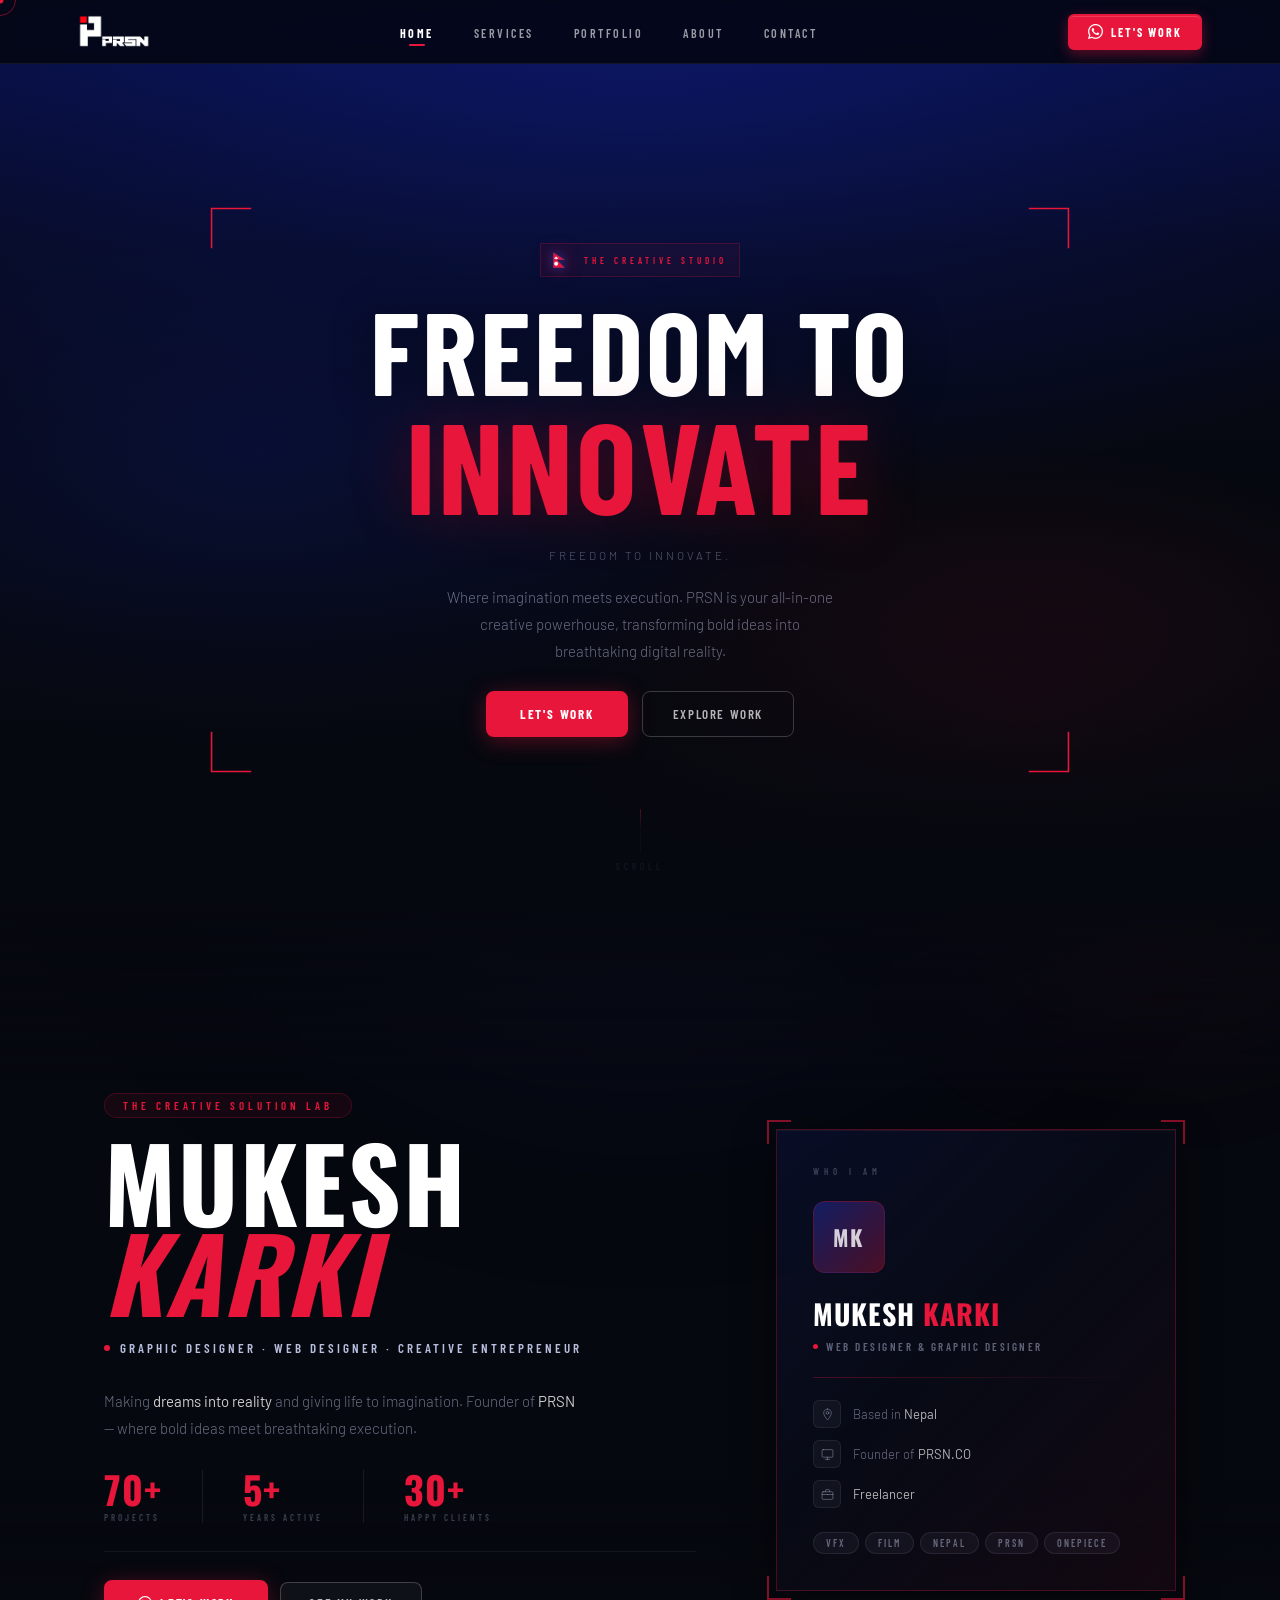
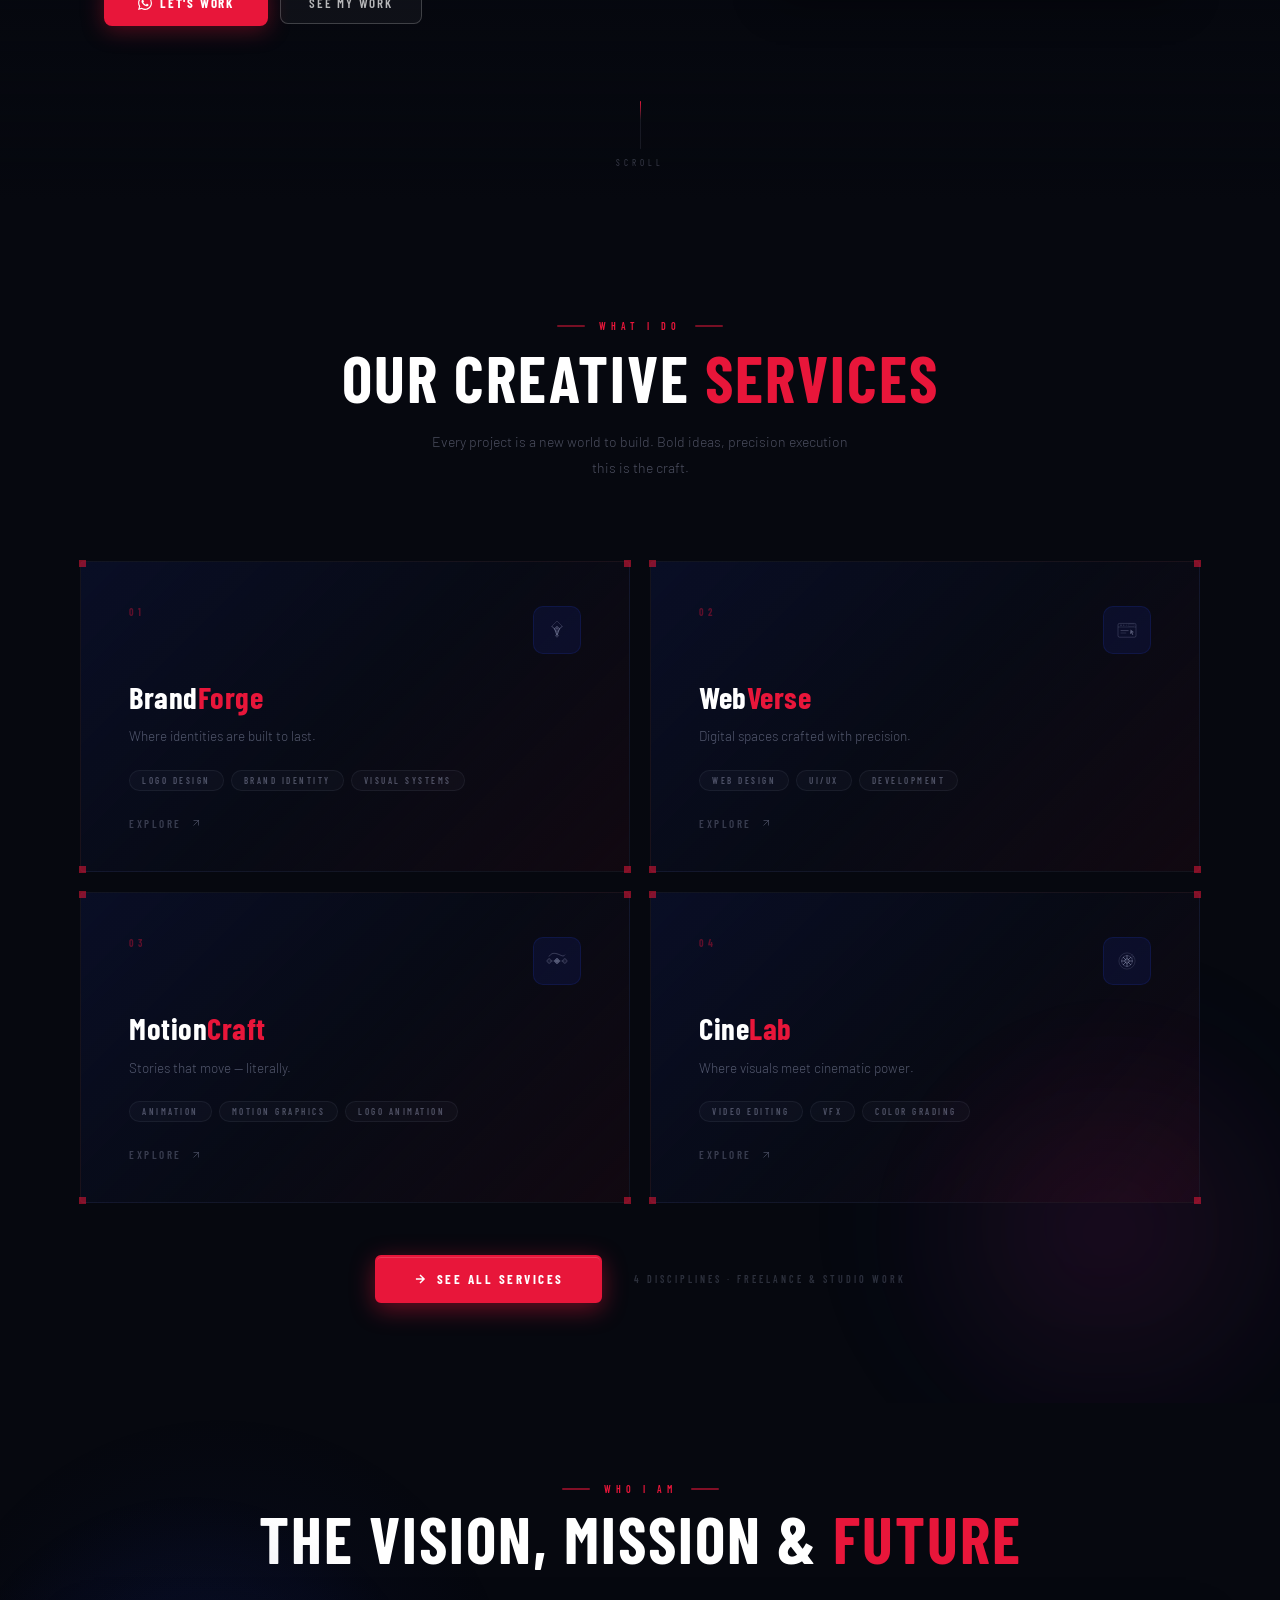
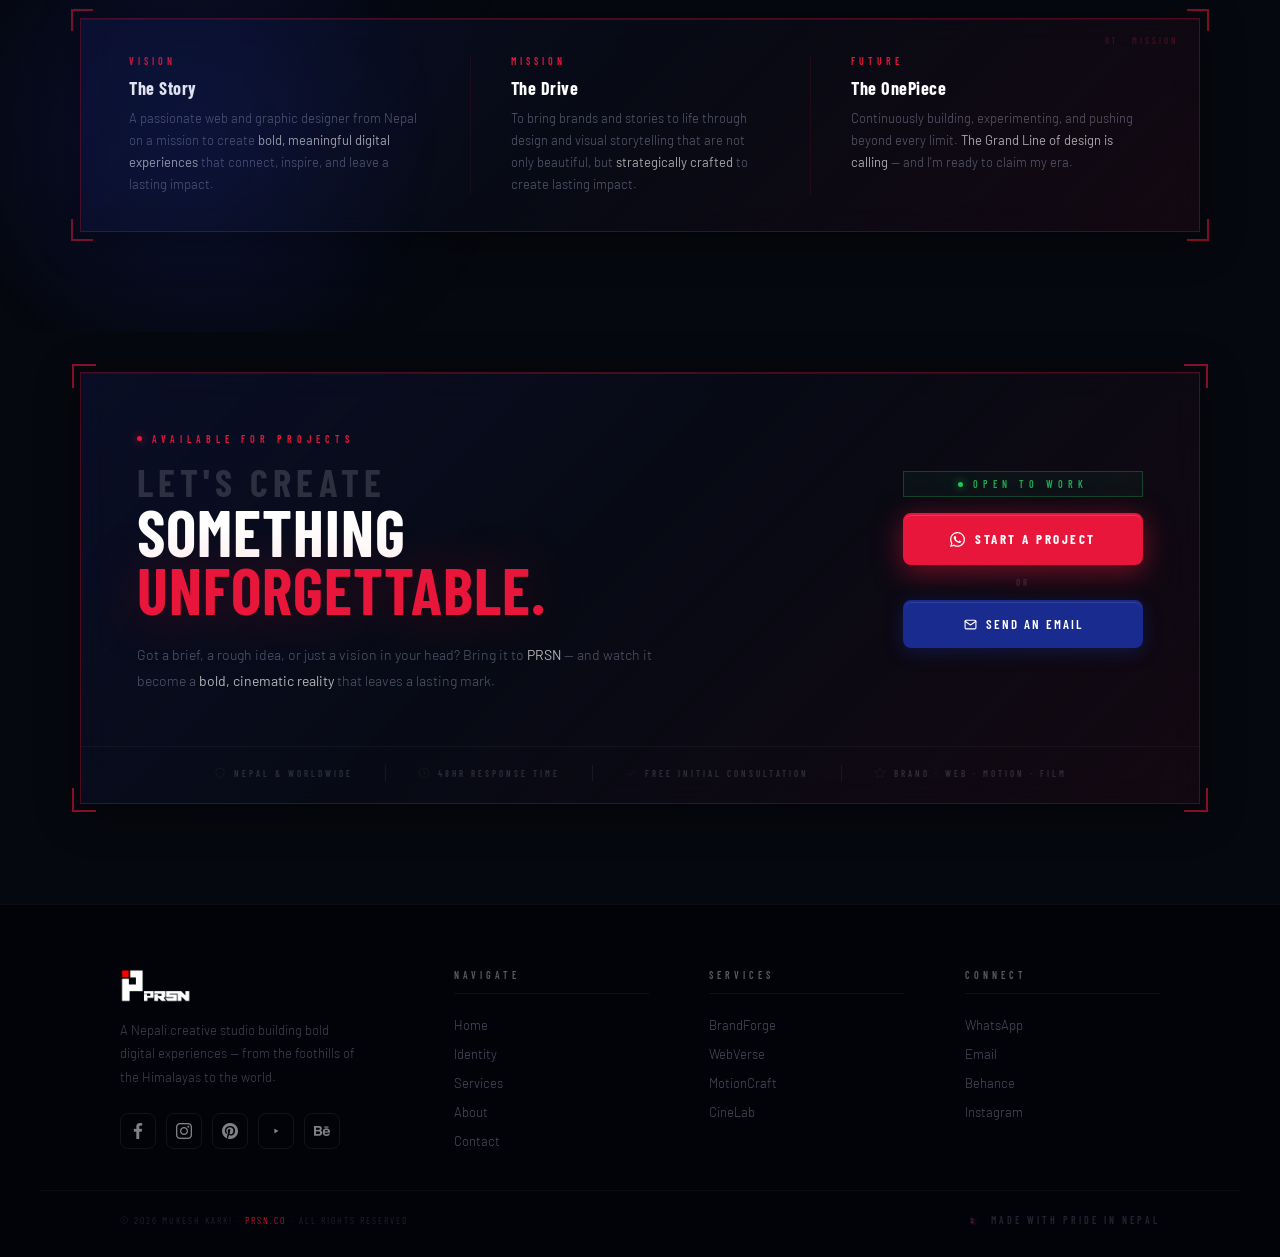
==== commit af348270: "Add files via upload" ====
--- a/index.html
+++ b/index.html
@@ -97,7 +97,7 @@
         </h1>
 
         <div class="hero-phrases reveal" data-delay="200" id="phrases">
-          <div class="phrase visible">Innovate Freely. See Differently.</div>
+          <div class="phrase">Innovate Freely. See Differently.</div>
           <div class="phrase">Freedom to Innovate.</div>
           <div class="phrase">A New Perspective on the Digital World.</div>
           <div class="phrase">Where Bold Ideas Get Executed.</div>
--- a/assets/css/home.css
+++ b/assets/css/home.css
@@ -1,1485 +1,1536 @@
-
-/* ─────────────────────────────────────
-   RESET & TOKENS
-───────────────────────────────────── */
-*,*::before,*::after{box-sizing:border-box;margin:0;padding:0;}
-:root{
-  --red:   #E8163A;
-  --red-d: #C0102E;
-  --navy:  #1A2B8F;
-  --nvy-l: #2A4CC8;
-  --white: #FFFFFF;
-  --off:   #B8BEDD;
-  --bg:    #06080F;
-}
-html{scroll-behavior:smooth;}
-body{
-  background:var(--bg);color:var(--white);
-  font-family:'Barlow',sans-serif;
-  overflow-x:hidden;cursor:none;
-}
-
-/* ─────────────────────────────────────
-   CUSTOM CURSOR
-───────────────────────────────────── */
-.cur-dot{
-  position:fixed;width:7px;height:7px;background:var(--red);
-  border-radius:50%;pointer-events:none;z-index:9999;
-  transform:translate(-50%,-50%);
-  transition:width .15s,height .15s;
-}
-.cur-ring{
-  position:fixed;width:32px;height:32px;
-  border:1.5px solid rgba(232,22,58,.5);
-  border-radius:50%;pointer-events:none;z-index:9998;
-  transform:translate(-50%,-50%);
-  transition:width .25s,height .25s,border-color .25s;
-}
-.cur-aura{
-  position:fixed;width:520px;height:520px;border-radius:50%;
-  background:radial-gradient(circle,
-    rgba(232,22,58,.07) 0%,
-    rgba(26,43,143,.05) 40%,
-    transparent 72%);
-  pointer-events:none;z-index:0;
-  transform:translate(-50%,-50%);
-  transition:left .6s cubic-bezier(.22,1,.36,1),top .6s cubic-bezier(.22,1,.36,1);
-  filter:blur(2px);
-}
-
-/* ─────────────────────────────────────
-   GLOBAL BACKGROUND
-───────────────────────────────────── */
-.bg-grid{
-  position:fixed;inset:0;pointer-events:none;z-index:0;
-  background-image:
-    linear-gradient(rgba(232,22,58,.022) 1px,transparent 1px),
-    linear-gradient(90deg,rgba(232,22,58,.022) 1px,transparent 1px);
-  background-size:80px 80px;
-  mask-image:radial-gradient(ellipse 90% 90% at 50% 50%,black 20%,transparent 100%);
-}
-.orb{position:fixed;border-radius:50%;pointer-events:none;z-index:0;filter:blur(90px);}
-.orb-a{width:600px;height:600px;top:-180px;left:-180px;
-  background:radial-gradient(circle,rgba(26,43,143,.35) 0%,transparent 70%);}
-.orb-b{width:520px;height:520px;bottom:-140px;right:-140px;
-  background:radial-gradient(circle,rgba(232,22,58,.22) 0%,transparent 70%);}
-.orb-c{width:380px;height:380px;top:55%;left:58%;
-  background:radial-gradient(circle,rgba(26,43,143,.18) 0%,transparent 70%);}
-/* Center navy ambient */
-.orb-d{width:1000px;height:1000px;top:10vh;left:50%;transform:translateX(-50%);
-  filter:blur(120px);
-  background:radial-gradient(circle,rgba(15,28,120,.42) 0%,rgba(10,20,80,.18) 50%,transparent 75%);}
-
-/* ─────────────────────────────────────
-   LOADER
-───────────────────────────────────── */
-#loader{
-  position:fixed;inset:0;z-index:9000;
-  display:flex;flex-direction:column;align-items:center;justify-content:center;gap:20px;
-  background:var(--bg);transition:opacity .6s,visibility .6s;
-}
-#loader.hide{opacity:0;visibility:hidden;pointer-events:none;}
-.ldr-gear{
-  width:56px;height:56px;
-  animation:gearSpin 1.2s linear infinite;
-}
-.ldr-gear path{fill:none;stroke:var(--red);stroke-width:2;stroke-linecap:round;stroke-linejoin:round;}
-@keyframes gearSpin{to{transform:rotate(360deg);}}
-.ldr-label{
-  font-family:'Barlow Condensed',sans-serif;font-size:10px;
-  letter-spacing:4px;text-transform:uppercase;
-  color:rgba(184,190,221,.4);
-  opacity:0;animation:fIn .3s ease .3s forwards;
-}
-@keyframes fIn{to{opacity:1;}}
-#curtain{
-  position:fixed;inset:0;z-index:8999;background:var(--navy);
-  transform-origin:top;transform:scaleY(0);pointer-events:none;
-}
-.curtain-run{
-  animation:cDown .55s cubic-bezier(.22,1,.36,1) forwards,
-            cUp   .55s cubic-bezier(.22,1,.36,1) .55s forwards;
-}
-@keyframes cDown{to{transform:scaleY(1);}}
-@keyframes cUp{
-  from{transform:scaleY(1);transform-origin:bottom;}
-  to{transform:scaleY(0);transform-origin:bottom;}
-}
-
-/* ─────────────────────────────────────
-   NAVBAR
-───────────────────────────────────── */
-.nav{
-  position:fixed;top:0;left:0;right:0;z-index:900;height:62px;
-  display:flex;align-items:center;justify-content:center;
-  background:rgba(5,7,18,.92);
-  backdrop-filter:blur(20px) saturate(180%);
-  -webkit-backdrop-filter:blur(20px) saturate(180%);
-  border-bottom:1px solid rgba(255,255,255,.06);
-  opacity:0;
-}
-.nav-inner{
-  width:100%;max-width:1200px;
-  display:flex;align-items:center;justify-content:space-between;
-  padding:0 clamp(20px,3vw,40px);gap:16px;
-}
-.nav.in{animation:nSlide .65s cubic-bezier(.22,1,.36,1) forwards;}
-@keyframes nSlide{to{opacity:1;}}
-
-.nav-logo{display:flex;align-items:center;text-decoration:none;cursor:pointer;}
-.nav-logo-txt{
-  font-family:'Oswald',sans-serif;font-weight:700;
-  font-size:22px;letter-spacing:5px;text-transform:uppercase;
-  color:#fff;transition:opacity .2s,transform .2s;
-}
-.nav-logo-txt em{color:var(--red);font-style:normal;}
-.nav-logo:hover .nav-logo-txt{opacity:.75;transform:scale(.97);}
-.nav-logo:active .nav-logo-txt{opacity:.55;}
-/* Logo image */
-.nav-logo-img-wrap{display:flex;align-items:center;height:36px;}
-.nav-logo-img{
-  height:34px;width:auto;
-  filter:none;
-  mix-blend-mode:screen;
-  transition:opacity .2s,transform .2s;
-  object-fit:contain;
-}
-.nav-logo:hover .nav-logo-img{opacity:.8;transform:scale(.97);}
-.nav-logo:active .nav-logo-img{opacity:.6;}
-
-.nav-links{display:flex;align-items:center;justify-content:center;list-style:none;gap:4px;}
-.nav-links a{
-  font-family:'Barlow Condensed',sans-serif;font-weight:600;
-  font-size:12px;letter-spacing:2.5px;text-transform:uppercase;
-  color:rgba(255,255,255,.6);text-decoration:none;
-  padding:6px 18px;position:relative;
-  transition:color .2s;
-}
-.nav-links a::after{
-  content:'';position:absolute;bottom:0;left:50%;
-  transform:translateX(-50%) scaleX(0);
-  width:16px;height:2px;background:var(--red);border-radius:2px;
-  transition:transform .28s cubic-bezier(.34,1.56,.64,1);
-}
-.nav-links a:hover{color:#fff;}
-.nav-links a:hover::after{transform:translateX(-50%) scaleX(1);}
-.nav-links a.active{color:#fff;font-weight:700;}
-.nav-links a.active::after{transform:translateX(-50%) scaleX(1);}
-.nav-links a:active{color:var(--navy);background:rgba(26,43,143,.2);border-radius:4px;}
-.nav-links a.active:hover{color:var(--navy);}
-
-.nav-cta{
-  display:inline-flex;align-items:center;gap:7px;
-  padding:8px 18px;color:#fff;text-decoration:none;
-  font-family:'Barlow Condensed',sans-serif;font-weight:700;
-  font-size:12px;letter-spacing:2px;text-transform:uppercase;
-  border:2px solid var(--red);border-radius:6px;
-  background:var(--red);
-  position:relative;overflow:hidden;
-  box-shadow:0 4px 14px rgba(232,22,58,.4),inset 0 1px 0 rgba(255,255,255,.15);
-  transition:transform .25s cubic-bezier(.34,1.56,.64,1),
-             border-color .2s,background .2s,box-shadow .25s;
-  white-space:nowrap;
-}
-.nav-cta::before{
-  content:'';position:absolute;inset:0;
-  background:linear-gradient(105deg,transparent 35%,rgba(255,255,255,.22) 50%,transparent 65%);
-  transform:translateX(-130%) skewX(-15deg);transition:transform .55s ease;pointer-events:none;
-}
-.nav-cta:hover{
-  background:var(--navy);border-color:var(--navy);color:#fff;
-  transform:translateY(-2px) scale(1.04);
-  box-shadow:0 10px 28px rgba(26,43,143,.6);
-}
-.nav-cta:hover::before{transform:translateX(130%) skewX(-15deg);}
-.nav-cta:active{
-  background:var(--red)!important;border-color:var(--red)!important;
-  transform:scale(.93) translateY(1px)!important;transition:transform .08s!important;
-}
-.wa-icon{width:16px;height:16px;flex-shrink:0;display:block;object-fit:contain;filter:brightness(0) invert(1);}
-
-.nav-burger{
-  display:none;flex-direction:column;gap:5px;
-  cursor:none;padding:6px;border-radius:6px;margin-left:10px;
-}
-.nav-burger span{display:block;width:22px;height:1.5px;background:#fff;border-radius:2px;transition:all .3s;}
-.nav-burger.open span:nth-child(1){transform:translateY(6.5px) rotate(45deg);}
-.nav-burger.open span:nth-child(2){opacity:0;}
-.nav-burger.open span:nth-child(3){transform:translateY(-6.5px) rotate(-45deg);}
-
-.mobile-nav{position:fixed;top:70px;left:16px;right:16px;background:rgba(5,7,18,.97);backdrop-filter:blur(20px);border:1px solid rgba(255,255,255,.07);border-radius:14px;padding:10px;z-index:890;transform:translateY(-8px) scale(.98);opacity:0;pointer-events:none;transition:all .3s;display:flex;flex-direction:column;gap:2px;}
-.mobile-nav.open{transform:none;opacity:1;pointer-events:all;}
-.mobile-nav a{font-family:'Barlow Condensed',sans-serif;font-weight:600;font-size:15px;letter-spacing:2px;text-transform:uppercase;color:rgba(255,255,255,.55);text-decoration:none;padding:13px 16px;border-radius:8px;border-left:2px solid transparent;transition:all .2s;}
-.mobile-nav a:hover{color:#fff;background:rgba(255,255,255,.05);border-left-color:var(--red);}
-
-/* ══════════════════════════════════════════
-   BACK TO TOP BUTTON
-══════════════════════════════════════════ */
-.back-to-top{
-  position:fixed;bottom:36px;right:36px;z-index:800;
-  width:46px;height:46px;border-radius:12px;
-  background:rgba(10,14,40,.92);
-  border:1px solid rgba(232,22,58,.35);
-  display:flex;align-items:center;justify-content:center;
-  cursor:pointer;text-decoration:none;
-  box-shadow:0 4px 24px rgba(0,0,0,.5);
-  transition:transform .22s cubic-bezier(.34,1.4,.64,1),
-             border-color .2s,box-shadow .2s,background .2s,opacity .35s;
-  opacity:0;pointer-events:none;
-  backdrop-filter:blur(12px);
-}
-.back-to-top.visible{opacity:1;pointer-events:all;}
-.back-to-top svg{
-  width:16px;height:16px;
-  stroke:rgba(232,22,58,.8);fill:none;
-  stroke-width:2.2;stroke-linecap:round;stroke-linejoin:round;
-  transition:transform .2s,stroke .2s;
-}
-.back-to-top:hover{
-  transform:translateY(-4px) scale(1.08);
-  border-color:rgba(232,22,58,.7);
-  background:rgba(232,22,58,.12);
-  box-shadow:0 8px 32px rgba(0,0,0,.5),0 0 20px rgba(232,22,58,.25);
-}
-.back-to-top:hover svg{transform:translateY(-2px);stroke:var(--red);}
-.back-to-top:active{transform:scale(.92)!important;}
-
-@media(max-width:820px){
-  .nav-links,.nav-cta{display:none;}
-  .nav-burger{display:flex;}
-}
-
-/* ══════════════════════════════════════════
-   PRSN HERO — Matching reference design
-══════════════════════════════════════════ */
-.prsn-hero{
-  position:relative;min-height:100vh;
-  display:flex;align-items:center;justify-content:center;
-  padding-top:80px;
-  overflow:hidden;
-  /* Rich deep navy background matching the reference */
-  background:
-    radial-gradient(ellipse 120% 80% at 50% 0%,
-      rgba(15,25,100,.98) 0%,
-      rgba(8,14,55,.75) 40%,
-      transparent 70%),
-    radial-gradient(ellipse 80% 60% at 20% 50%,
-      rgba(10,20,80,.55) 0%,
-      transparent 60%),
-    radial-gradient(ellipse 60% 50% at 80% 80%,
-      rgba(232,22,58,.12) 0%,
-      transparent 60%),
-    var(--bg);
-}
-/* Top atmospheric glow — subtle, not overwhelming */
-.prsn-hero-glow{
-  position:absolute;top:0;left:0;right:0;height:55%;
-  background:linear-gradient(180deg,
-    rgba(10,22,110,.55) 0%,
-    rgba(8,16,70,.2) 50%,
-    transparent 100%);
-  pointer-events:none;z-index:0;
-}
-/* Bottom fade — clean merge to bg */
-.prsn-hero-fade{
-  position:absolute;bottom:0;left:0;right:0;height:38%;
-  background:linear-gradient(to bottom,
-    transparent 0%,
-    rgba(6,8,15,.6) 50%,
-    var(--bg) 85%,
-    var(--bg) 100%);
-  pointer-events:none;z-index:2;
-}
-
-/* corner brackets */
-.brackets{
-  position:absolute;
-  inset:0;
-  padding-top:80px;
-  pointer-events:none;z-index:3;
-  display:flex;align-items:center;justify-content:center;
-}
-
-/* The bracket frame — sized to match the content box */
-.bracket-frame{
-  position:relative;
-  display:flex;align-items:center;justify-content:center;
-  padding:36px 48px;
-  width:min(860px, 90vw);
-  pointer-events:none;
-}
-
-/* The four corner pieces rendered as pseudo/children */
-.bk{
-  position:absolute;width:42px;height:42px;
-  transition:width .5s cubic-bezier(.34,1.56,.64,1),height .5s cubic-bezier(.34,1.56,.64,1),filter .35s ease;
-  opacity:0;transform:scale(.85);transform-origin:center;
-}
-.bk path{stroke:var(--red);stroke-width:2;stroke-linecap:square;fill:none;transition:stroke-width .3s;}
-.bk.tl{top:0;left:0;}
-.bk.tr{top:0;right:0;}
-.bk.bl{bottom:0;left:0;}
-.bk.br{bottom:0;right:0;}
-
-@keyframes bkPulse{0%,100%{opacity:.75;}50%{opacity:.45;}}
-.bk.in{
-  animation:bracketIn .6s cubic-bezier(.34,1.56,.64,1) forwards,
-            bkPulse 3.5s ease-in-out .6s infinite;
-}
-.bk.tr{animation-delay:.9s;}
-.bk.bl{animation-delay:1.8s;}
-.bk.br{animation-delay:2.7s;}
-@keyframes bracketIn{to{opacity:.75;transform:scale(1);}}
-
-.prsn-hero.hovered .bk{animation:none;opacity:.9;width:64px;height:64px;filter:drop-shadow(0 0 8px rgba(232,22,58,.6));}
-.prsn-hero.hovered .bk path{stroke-width:2.5;}
-
-/* hero content — lives inside bracket-frame */
-.prsn-hero-content{
-  position:relative;z-index:3;
-  pointer-events:all;
-  display:flex;flex-direction:column;align-items:center;text-align:center;
-  gap:16px;padding:0;
-  max-width:760px;width:100%;
-}
-
-/* pill tag — rectangle box matching CTA/card style */
-.hero-tag{
-  font-family:'Barlow Condensed',sans-serif;font-size:9px;font-weight:600;
-  letter-spacing:4px;text-transform:uppercase;
-  color:var(--red);
-  background:rgba(232,22,58,.06);
-  border:1px solid rgba(232,22,58,.22);
-  padding:4px 12px;
-  border-radius:0;
-  display:inline-flex;align-items:center;gap:7px;
-}
-.hero-tag-dot{
-  width:5px;height:5px;border-radius:50%;
-  background:var(--red);flex-shrink:0;
-  box-shadow:0 0 8px rgba(232,22,58,.9);
-  animation:pip 2s ease-in-out infinite;
-}
-.hero-tag-logo{
-  width:24px;height:24px;flex-shrink:0;
-  object-fit:contain;
-  filter:drop-shadow(0 0 4px rgba(0,56,168,0.7)) drop-shadow(0 0 8px rgba(220,20,60,0.5));
-  animation:flagGlow 2.8s ease-in-out infinite;
-}
-@keyframes flagGlow{
-  0%,100%{filter:drop-shadow(0 0 3px rgba(0,56,168,.65)) drop-shadow(0 0 7px rgba(220,20,60,.45));}
-  50%{filter:drop-shadow(0 0 6px rgba(0,56,168,.95)) drop-shadow(0 0 14px rgba(220,20,60,.75)) drop-shadow(0 0 20px rgba(220,20,60,.25));}
-}
-
-/* Main headline */
-.hero-h1{
-  font-family:'Barlow Condensed',sans-serif;font-weight:700;
-  font-size:clamp(58px,9.5vw,116px);line-height:.92;
-  text-transform:uppercase;letter-spacing:3px;
-  color:#fff;
-  text-shadow:0 2px 40px rgba(0,0,0,.4);
-  margin-top:4px;
-}
-/* Red word */
-.hero-executed{
-  display:block;font-family:'Barlow Condensed',sans-serif;font-weight:700;
-  font-size:clamp(62px,10.5vw,128px);line-height:.95;
-  text-transform:uppercase;letter-spacing:3px;
-  color:#E8163A;
-  text-shadow:0 0 60px rgba(232,22,58,.3), 0 2px 40px rgba(0,0,0,.3);
-}
-
-/* rotating phrases */
-.hero-phrases{
-  height:18px;overflow:hidden;position:relative;
-  width:100%;max-width:560px;margin-top:4px;
-}
-.phrase{
-  position:absolute;inset:0;
-  font-family:'Barlow',sans-serif;font-weight:300;font-size:11.5px;
-  letter-spacing:3px;text-transform:uppercase;
-  color:rgba(184,190,221,.45);text-align:center;
-  opacity:0;transform:translateY(8px);
-  transition:opacity .55s,transform .55s;
-}
-.phrase.visible{opacity:1;transform:translateY(0);}
-
-/* body copy */
-.hero-desc{
-  font-size:15px;font-weight:300;line-height:1.8;
-  color:rgba(184,190,221,.55);max-width:400px;
-  margin-top:4px;
-}
-
-/* button row */
-.hero-btns{
-  display:flex;gap:14px;flex-wrap:wrap;justify-content:center;
-  margin-top:10px;
-}
-
-/* scroll indicator */
-.scroll-ind{
-  position:absolute;bottom:28px;left:50%;transform:translateX(-50%);
-  display:flex;flex-direction:column;align-items:center;gap:8px;
-  z-index:3;opacity:0;
-}
-.scroll-ind span{
-  font-family:'Barlow Condensed',sans-serif;font-size:9px;
-  letter-spacing:4px;text-transform:uppercase;color:rgba(184,190,221,.35);
-}
-.scroll-track{width:1px;height:44px;background:rgba(184,190,221,.1);border-radius:1px;overflow:hidden;position:relative;}
-.scroll-fill{
-  position:absolute;top:0;left:0;right:0;height:45%;
-  background:linear-gradient(to bottom,var(--red),transparent);
-  animation:scrollAnim 2s ease-in-out infinite;
-}
-@keyframes scrollAnim{0%{transform:translateY(-100%);}100%{transform:translateY(280%);}}
-
-/* reveal system */
-.reveal{opacity:0;transform:translateY(22px);}
-.reveal.in{animation:revealUp .75s cubic-bezier(.22,1,.36,1) forwards;}
-@keyframes revealUp{to{opacity:1;transform:translateY(0);}}
-
-/* ── SECTION SEPARATOR — removed ── */
-.sep-wrap,.section-bridge{display:none;}
-
-/* ══════════════════════════════════════════
-   PERSONAL HERO (from combined)
-══════════════════════════════════════════ */
-.hero{
-  position:relative;min-height:100vh;
-  display:flex;align-items:center;justify-content:center;
-  overflow:hidden;
-}
-/* Seamless top fade from bg */
-.hero::before{
-  content:'';position:absolute;top:0;left:0;right:0;height:180px;
-  background:linear-gradient(to bottom,var(--bg) 0%,transparent 100%);
-  pointer-events:none;z-index:3;
-}
-.hero-glow{
-  display:none;
-}
-.hero-fade{
-  position:absolute;bottom:0;left:0;right:0;height:320px;
-  background:linear-gradient(to bottom,transparent,var(--bg));
-  pointer-events:none;z-index:2;
-}
-
-.hero-wrap{
-  position:relative;z-index:2;
-  width:100%;max-width:1200px;
-  padding:100px 64px 80px;
-  display:grid;
-  grid-template-columns:1fr 400px;
-  gap:80px;
-  align-items:end;
-}
-
-/* LEFT */
-.hero-left{display:flex;flex-direction:column;gap:0;}
-.hero-eyebrow{
-  display:inline-flex;align-items:center;gap:10px;
-  font-family:'Barlow Condensed',sans-serif;font-size:11px;font-weight:600;
-  letter-spacing:4px;text-transform:uppercase;color:var(--red);
-  background:rgba(232,22,58,.07);border:1px solid rgba(232,22,58,.22);
-  padding:5px 18px;border-radius:100px;
-  width:fit-content;margin-bottom:18px;
-}
-.hero-name{
-  font-family:'Oswald',sans-serif;font-weight:700;
-  font-size:clamp(64px,8vw,110px);line-height:.88;
-  text-transform:uppercase;letter-spacing:2px;
-  color:#fff;margin-bottom:24px;
-}
-.hero-name .nm-red{color:var(--red);display:block;}
-
-.hero-role{
-  display:flex;align-items:center;gap:10px;
-  font-family:'Barlow Condensed',sans-serif;font-size:13px;font-weight:600;
-  letter-spacing:3px;text-transform:uppercase;color:var(--off);
-  margin-bottom:32px;
-}
-.role-pip{
-  width:6px;height:6px;background:var(--red);border-radius:50%;flex-shrink:0;
-  animation:pip 2s ease-in-out infinite;
-}
-@keyframes pip{0%,100%{box-shadow:0 0 0 0 rgba(232,22,58,.7);}50%{box-shadow:0 0 0 6px rgba(232,22,58,0);}}
-
-.hero-tagline{
-  font-size:15px;font-weight:300;line-height:1.8;
-  color:rgba(184,190,221,.55);max-width:480px;
-  margin-bottom:28px;
-}
-.hero-tagline strong{color:rgba(255,255,255,.8);font-weight:400;}
-
-.hero-stats{
-  display:flex;gap:40px;align-items:flex-start;
-  margin-bottom:28px;
-  padding-bottom:28px;
-  border-bottom:1px solid rgba(255,255,255,.06);
-}
-.hs{display:flex;flex-direction:column;gap:4px;}
-.hs-num{
-  font-family:'Oswald',sans-serif;font-weight:700;
-  font-size:38px;line-height:1;color:var(--red);letter-spacing:1px;
-}
-.hs-lbl{
-  font-family:'Barlow Condensed',sans-serif;font-size:9px;font-weight:600;
-  letter-spacing:3px;text-transform:uppercase;color:rgba(184,190,221,.3);
-}
-.hs-divider{width:1px;align-self:stretch;background:rgba(255,255,255,.08);flex-shrink:0;}
-
-.hero-ctas{display:flex;gap:12px;align-items:center;}
-.btn-solid{
-  padding:13px 32px;background:var(--red);color:#fff;
-  font-family:'Barlow Condensed',sans-serif;font-weight:700;font-size:13px;
-  letter-spacing:1.8px;text-transform:uppercase;text-decoration:none;
-  border-radius:8px;
-  border:2px solid var(--red);
-  display:inline-flex;align-items:center;gap:8px;
-  box-shadow:0 4px 22px rgba(232,22,58,.35);
-  transition:transform .22s cubic-bezier(.34,1.56,.64,1),box-shadow .22s,background .18s,border-color .18s,color .18s;
-}
-.btn-solid:hover{
-  background:var(--navy);border-color:var(--navy);color:#fff;
-  transform:translateY(-3px) scale(1.03);
-  box-shadow:0 10px 32px rgba(26,43,143,.55);
-}
-.btn-solid:active{
-  background:var(--red)!important;border-color:var(--red)!important;
-  transform:scale(.95) translateY(1px)!important;
-  box-shadow:0 2px 8px rgba(232,22,58,.4)!important;
-  transition:transform .07s!important;
-}
-
-.btn-ghost{
-  padding:12px 28px;color:rgba(255,255,255,.7);text-decoration:none;
-  font-family:'Barlow Condensed',sans-serif;font-weight:600;font-size:13px;
-  letter-spacing:1.8px;text-transform:uppercase;
-  border:1.5px solid rgba(255,255,255,.2);border-radius:8px;
-  background:rgba(255,255,255,.04);
-  display:inline-flex;align-items:center;gap:8px;
-  transition:transform .22s cubic-bezier(.34,1.56,.64,1),border-color .18s,color .18s,background .18s,box-shadow .22s;
-}
-.btn-ghost:hover{
-  background:var(--red);border-color:var(--red);color:#fff;
-  transform:translateY(-3px) scale(1.03);
-  box-shadow:0 10px 32px rgba(232,22,58,.5);
-}
-.btn-ghost:active{
-  background:var(--navy)!important;border-color:var(--navy)!important;color:#fff!important;
-  transform:scale(.95) translateY(1px)!important;
-  box-shadow:0 2px 8px rgba(26,43,143,.4)!important;
-  transition:transform .07s!important;
-}
-
-.btn-outline{
-  padding:12px 30px;background:transparent;color:rgba(255,255,255,.7);
-  font-family:'Barlow Condensed',sans-serif;font-weight:600;font-size:13px;
-  letter-spacing:1.6px;text-transform:uppercase;
-  text-decoration:none;border-radius:8px;
-  border:1.5px solid rgba(255,255,255,.2);
-  display:inline-flex;align-items:center;gap:8px;
-  transition:transform .22s cubic-bezier(.34,1.56,.64,1),border-color .18s,color .18s,background .18s,box-shadow .22s;
-}
-.btn-outline:hover{
-  background:var(--red);border-color:var(--red);color:#fff;
-  transform:translateY(-3px) scale(1.03);
-  box-shadow:0 10px 32px rgba(232,22,58,.5);
-}
-.btn-outline:active{
-  background:var(--navy)!important;border-color:var(--navy)!important;color:#fff!important;
-  transform:scale(.95) translateY(1px)!important;
-  box-shadow:0 2px 8px rgba(26,43,143,.4)!important;
-  transition:transform .07s!important;
-}
-
-.scroll-cue{
-  position:absolute;
-  bottom:32px;
-  left:0;right:0;
-  margin:0 auto;
-  width:fit-content;
-  display:flex;flex-direction:column;align-items:center;gap:8px;
-  opacity:0;animation:fIn 1s ease 2s forwards;
-  z-index:4;
-  pointer-events:none;
-}
-@media(max-width:820px){
-  .scroll-cue{ display:none; }
-  .scroll-ind{ display:none; }
-}
-.scroll-cue span{
-  font-family:'Barlow Condensed',sans-serif;font-size:9px;
-  letter-spacing:4px;text-transform:uppercase;color:rgba(184,190,221,.3);
-}
-.scroll-line{width:1px;height:48px;background:rgba(184,190,221,.1);border-radius:1px;overflow:hidden;position:relative;}
-.scroll-line::after{
-  content:'';position:absolute;top:0;left:0;right:0;height:40%;
-  background:linear-gradient(to bottom,var(--red),transparent);
-  animation:sScroll 2s ease-in-out infinite;
-}
-@keyframes sScroll{0%{transform:translateY(-100%);}100%{transform:translateY(280%);}}
-
-/* RIGHT — Who I Am card */
-.hero-card{position:relative;align-self:center;}
-.hc-frame{position:absolute;inset:0;pointer-events:none;z-index:1;}
-.hc-tl,.hc-tr,.hc-bl,.hc-br{position:absolute;width:24px;height:24px;transition:width .4s cubic-bezier(.34,1.56,.64,1),height .4s cubic-bezier(.34,1.56,.64,1),border-color .3s,filter .3s;opacity:.75;}
-.hc-tl{top:-9px;left:-9px;border-top:2px solid rgba(232,22,58,.75);border-left:2px solid rgba(232,22,58,.75);}
-.hc-tr{top:-9px;right:-9px;border-top:2px solid rgba(232,22,58,.75);border-right:2px solid rgba(232,22,58,.75);}
-.hc-bl{bottom:-9px;left:-9px;border-bottom:2px solid rgba(232,22,58,.75);border-left:2px solid rgba(232,22,58,.75);}
-.hc-br{bottom:-9px;right:-9px;border-bottom:2px solid rgba(232,22,58,.75);border-right:2px solid rgba(232,22,58,.75);}
-@keyframes hcBracketPulse{0%,100%{opacity:.75;}50%{opacity:.4;}}
-.hc-tl,.hc-tr,.hc-bl,.hc-br{animation:hcBracketPulse 3.5s ease-in-out infinite;}
-.hero-card:hover .hc-tl,.hero-card:hover .hc-tr,
-.hero-card:hover .hc-bl,.hero-card:hover .hc-br{width:36px;height:36px;border-color:var(--red);opacity:1;animation:none;filter:drop-shadow(0 0 7px rgba(232,22,58,.6));}
-
-.hc-body{
-  background:linear-gradient(135deg,
-    rgba(26,43,143,.18) 0%,
-    rgba(8,11,22,.92) 45%,
-    rgba(232,22,58,.06) 100%);
-  border:1px solid rgba(232,22,58,.28);
-  border-radius:0;
-  padding:36px 36px;
-  backdrop-filter:blur(16px);
-  position:relative;overflow:hidden;
-  box-shadow:
-    inset 0 1px 0 rgba(255,255,255,.04),
-    0 8px 40px rgba(0,0,0,.45);
-  transition:border-color .3s,box-shadow .3s,background .3s;
-}
-.hero-card:hover .hc-body{
-  border-color:rgba(232,22,58,.55);
-  background:linear-gradient(135deg,
-    rgba(26,43,143,.26) 0%,
-    rgba(8,11,22,.92) 45%,
-    rgba(232,22,58,.1) 100%);
-  box-shadow:
-    inset 0 1px 0 rgba(255,255,255,.07),
-    0 0 60px rgba(26,43,143,.18),
-    0 0 30px rgba(232,22,58,.08),
-    0 20px 52px rgba(0,0,0,.6);
-}
-.hc-body::before{
-  content:'';position:absolute;top:0;left:8%;right:8%;height:1px;
-  background:linear-gradient(90deg,transparent,rgba(232,22,58,.5),transparent);
-  opacity:.35;transition:opacity .4s;
-}
-.hero-card:hover .hc-body::before{opacity:1;}
-
-.hc-label{
-  font-family:'Barlow Condensed',sans-serif;font-size:9px;font-weight:600;
-  letter-spacing:5px;text-transform:uppercase;
-  color:rgba(184,190,221,.3);margin-bottom:24px;
-}
-.hc-avatar{
-  width:72px;height:72px;border-radius:12px;
-  background:linear-gradient(135deg,rgba(26,43,143,.6),rgba(232,22,58,.3));
-  border:1px solid rgba(232,22,58,.2);
-  display:flex;align-items:center;justify-content:center;
-  font-family:'Oswald',sans-serif;font-weight:700;font-size:22px;letter-spacing:2px;
-  color:rgba(255,255,255,.8);margin-bottom:20px;
-}
-.hc-name{
-  font-family:'Oswald',sans-serif;font-weight:700;
-  font-size:28px;letter-spacing:1px;text-transform:uppercase;
-  color:#fff;margin-bottom:6px;
-}
-.hc-name em{color:var(--red);font-style:normal;}
-.hc-role-tag{
-  display:flex;align-items:center;gap:8px;
-  font-family:'Barlow Condensed',sans-serif;font-size:11px;font-weight:600;
-  letter-spacing:2.5px;text-transform:uppercase;color:rgba(184,190,221,.5);
-  margin-bottom:24px;
-}
-.hc-pip{width:5px;height:5px;background:var(--red);border-radius:50%;animation:pip 2s ease-in-out infinite;}
-.hc-divider{height:1px;background:linear-gradient(90deg,rgba(232,22,58,.3),transparent);margin-bottom:22px;}
-
-.hc-facts{display:flex;flex-direction:column;gap:12px;margin-bottom:24px;}
-.hc-fact{
-  display:flex;align-items:center;gap:12px;
-  font-size:13px;font-weight:300;color:rgba(184,190,221,.55);line-height:1.4;
-}
-.hc-fact-icon{
-  width:28px;height:28px;border-radius:6px;flex-shrink:0;
-  background:rgba(255,255,255,.04);border:1px solid rgba(255,255,255,.07);
-  display:flex;align-items:center;justify-content:center;
-}
-.hc-fact-icon svg{width:13px;height:13px;stroke:rgba(184,190,221,.4);fill:none;stroke-width:1.8;stroke-linecap:round;stroke-linejoin:round;}
-.hc-fact strong{color:rgba(255,255,255,.7);font-weight:400;}
-
-.hc-badges{display:flex;flex-wrap:wrap;gap:6px;}
-.hc-badge{
-  padding:4px 12px;
-  font-family:'Barlow Condensed',sans-serif;font-size:10px;font-weight:600;
-  letter-spacing:2px;text-transform:uppercase;
-  color:rgba(184,190,221,.5);
-  background:rgba(184,190,221,.05);
-  border:1px solid rgba(184,190,221,.1);border-radius:100px;
-  transition:color .2s,border-color .2s;
-}
-.hc-badge:hover{color:var(--red);border-color:rgba(232,22,58,.35);}
-
-/* rv reveal */
-.rv{opacity:0;transform:translateY(22px);}
-.rv.in{animation:revealUp .75s cubic-bezier(.22,1,.36,1) forwards;}
-
-/* ── SECTION BRIDGE — removed ── */
-
-/* ══════════════════════════════════════════
-   SERVICES SECTION
-══════════════════════════════════════════ */
-.services{
-  position:relative;z-index:1;
-  padding:120px 80px 100px;
-  overflow:hidden;
-}
-.services::before{
-  content:'';position:absolute;bottom:-120px;right:-120px;
-  width:600px;height:600px;border-radius:50%;
-  background:radial-gradient(circle,rgba(26,43,143,.1) 0%,transparent 65%);
-  pointer-events:none;filter:blur(20px);
-  animation:breathe 8s ease-in-out infinite;
-}
-.services::after{
-  content:'';position:absolute;bottom:-80px;right:-80px;
-  width:500px;height:500px;border-radius:50%;
-  background:radial-gradient(circle,rgba(232,22,58,.08) 0%,transparent 65%);
-  pointer-events:none;filter:blur(20px);
-  animation:breathe 10s ease-in-out infinite reverse;
-}
-@keyframes breathe{0%,100%{transform:scale(1);}50%{transform:scale(1.12);}}
-
-.svc-header{
-  max-width:1200px;margin:0 auto 80px;
-  display:flex;flex-direction:column;align-items:center;gap:16px;text-align:center;
-}
-.svc-eyebrow{
-  font-family:'Barlow Condensed',sans-serif;font-size:10px;font-weight:600;
-  letter-spacing:5px;text-transform:uppercase;color:var(--red);
-  display:flex;align-items:center;gap:14px;
-}
-.svc-eyebrow::before,.svc-eyebrow::after{content:'';width:28px;height:1.5px;background:var(--red);border-radius:2px;opacity:.5;}
-.svc-title{
-  font-family:'Barlow Condensed',sans-serif;font-weight:700;
-  font-size:clamp(38px,5vw,64px);line-height:.95;
-  text-transform:uppercase;letter-spacing:2px;color:#fff;
-}
-.svc-title em{color:var(--red);font-style:normal;}
-.svc-desc{
-  max-width:440px;
-  font-size:14px;font-weight:300;line-height:1.85;
-  color:rgba(184,190,221,.38);margin-top:4px;
-}
-
-.svc-grid{
-  max-width:1200px;margin:0 auto;
-  display:grid;grid-template-columns:1fr 1fr;
-  gap:20px;
-}
-
-/* service card */
-.svc-card{
-  position:relative;
-  opacity:0;transform:translateY(32px);
-  transition:opacity .7s ease,transform .7s ease;
-  cursor:pointer;
-  user-select:none;
-}
-.svc-card.vis{opacity:1;transform:translateY(0);}
-.svc-card:nth-child(2){transition-delay:.1s;}
-.svc-card:nth-child(3){transition-delay:.2s;}
-.svc-card:nth-child(4){transition-delay:.3s;}
-
-.svc-card-body{
-  position:relative;
-  background:linear-gradient(135deg,
-    rgba(26,43,143,.18) 0%,
-    rgba(8,11,22,.94) 50%,
-    rgba(232,22,58,.05) 100%);
-  border:1px solid rgba(255,255,255,.04);
-  border-radius:4px;
-  padding:44px 48px 40px;
-  overflow:hidden;
-  transition:border-color .4s,background .4s,box-shadow .4s,transform .25s cubic-bezier(.34,1.2,.64,1);
-}
-.svc-card-body::after{
-  content:'';position:absolute;top:0;left:0;right:0;height:1px;
-  background:linear-gradient(90deg,transparent,rgba(232,22,58,.35),transparent);
-  opacity:0;transition:opacity .4s;
-}
-.svc-card:hover .svc-card-body::after,
-.svc-card.active .svc-card-body::after{opacity:1;}
-
-.svc-card:hover .svc-card-body{
-  border-color:rgba(26,43,143,.12);
-  background:linear-gradient(135deg,
-    rgba(26,43,143,.26) 0%,
-    rgba(10,13,26,.96) 50%,
-    rgba(232,22,58,.09) 100%);
-  box-shadow:
-    0 0 80px rgba(26,43,143,.18),
-    0 0 40px rgba(232,22,58,.06),
-    0 24px 60px rgba(0,0,0,.55);
-}
-.svc-card.active .svc-card-body{
-  border-color:rgba(232,22,58,.3);
-  background:linear-gradient(135deg,
-    rgba(26,43,143,.3) 0%,
-    rgba(10,13,26,.97) 50%,
-    rgba(232,22,58,.1) 100%);
-  box-shadow:
-    0 0 100px rgba(26,43,143,.25),
-    0 0 50px rgba(232,22,58,.12),
-    0 28px 70px rgba(0,0,0,.6),
-    inset 0 0 40px rgba(26,43,143,.06);
-}
-
-/* corner system */
-.svc-corners{position:absolute;inset:0;pointer-events:none;z-index:3;}
-.svc-pip{
-  position:absolute;
-  width:7px;height:7px;
-  background:var(--red);
-  transition:opacity .35s,transform .35s,width .4s cubic-bezier(.34,1.56,.64,1),height .4s cubic-bezier(.34,1.56,.64,1);
-  opacity:.55;
-}
-.svc-pip.tl{top:-1px;left:-1px;}
-.svc-pip.tr{top:-1px;right:-1px;}
-.svc-pip.bl{bottom:-1px;left:-1px;}
-.svc-pip.br{bottom:-1px;right:-1px;}
-
-.svc-arm-h{position:absolute;height:1.5px;background:var(--red);width:0;transition:width .4s cubic-bezier(.22,1,.36,1),opacity .3s;opacity:0;}
-.svc-arm-v{position:absolute;width:1.5px;background:var(--red);height:0;transition:height .4s cubic-bezier(.22,1,.36,1),opacity .3s;opacity:0;}
-.svc-arm-h.tl{top:-1px;left:7px;} .svc-arm-v.tl{top:7px;left:-1px;}
-.svc-arm-h.tr{top:-1px;right:7px;transform-origin:right;} .svc-arm-v.tr{top:7px;right:-1px;}
-.svc-arm-h.bl{bottom:-1px;left:7px;} .svc-arm-v.bl{bottom:7px;left:-1px;top:auto;transform-origin:bottom;}
-.svc-arm-h.br{bottom:-1px;right:7px;transform-origin:right;} .svc-arm-v.br{bottom:7px;right:-1px;top:auto;transform-origin:bottom;}
-
-.svc-card:hover .svc-arm-h{width:36px;height:1.5px;opacity:.85;}
-.svc-card:hover .svc-arm-v{width:1.5px;height:36px;opacity:.85;}
-.svc-card:hover .svc-pip{width:9px;height:9px;opacity:.9;box-shadow:0 0 8px rgba(232,22,58,.6);}
-.svc-card.active .svc-arm-h{height:1.5px;width:56px;opacity:1;}
-.svc-card.active .svc-arm-v{width:1.5px;height:56px;opacity:1;}
-.svc-card.active .svc-pip{width:8px;height:8px;opacity:1;box-shadow:0 0 12px rgba(232,22,58,.8),0 0 24px rgba(232,22,58,.4);}
-.svc-card.active .svc-corners::before{
-  content:'';position:absolute;inset:0;
-  border:1px solid rgba(232,22,58,.18);border-radius:4px;
-  box-shadow:inset 0 0 0 1px rgba(26,43,143,.15);pointer-events:none;
-}
-
-.svc-card-top{display:flex;align-items:flex-start;justify-content:space-between;margin-bottom:28px;}
-.svc-num-badge{
-  font-family:'Barlow Condensed',sans-serif;font-weight:700;
-  font-size:10px;letter-spacing:4px;
-  color:rgba(232,22,58,.38);transition:color .3s;
-}
-.svc-card:hover .svc-num-badge,.svc-card.active .svc-num-badge{color:rgba(232,22,58,.7);}
-
-.svc-icon-wrap{
-  width:48px;height:48px;border-radius:10px;
-  background:rgba(26,43,143,.18);
-  border:1px solid rgba(26,43,143,.28);
-  display:flex;align-items:center;justify-content:center;
-  transition:background .35s,border-color .35s,box-shadow .35s;
-}
-.svc-icon-wrap svg{width:24px;height:24px;color:rgba(184,190,221,.5);transition:color .35s;}
-.svc-card:hover .svc-icon-wrap{background:rgba(232,22,58,.1);border-color:rgba(232,22,58,.28);box-shadow:0 0 20px rgba(232,22,58,.18);}
-.svc-card:hover .svc-icon-wrap svg{color:rgba(232,22,58,.85);}
-.svc-card.active .svc-icon-wrap{background:rgba(232,22,58,.15);border-color:rgba(232,22,58,.4);box-shadow:0 0 28px rgba(232,22,58,.25);}
-.svc-card.active .svc-icon-wrap svg{color:var(--red);}
-
-.svc-name{font-family:'Barlow Condensed',sans-serif;font-weight:700;font-size:clamp(24px,2.4vw,32px);letter-spacing:.5px;color:#fff;line-height:1;margin-bottom:12px;}
-.svc-name em{color:var(--red);font-style:normal;}
-.svc-tagline{font-size:13.5px;font-weight:300;line-height:1.75;color:rgba(184,190,221,.42);margin-bottom:22px;}
-.svc-tags{display:flex;flex-wrap:wrap;gap:7px;}
-.svc-tags span{
-  padding:4px 12px;
-  font-family:'Barlow Condensed',sans-serif;font-size:9px;font-weight:600;
-  letter-spacing:2.5px;text-transform:uppercase;
-  color:rgba(184,190,221,.38);background:rgba(184,190,221,.03);
-  border:1px solid rgba(184,190,221,.07);border-radius:100px;
-  transition:color .3s,border-color .3s,background .3s;
-}
-.svc-card:hover .svc-tags span{color:rgba(232,22,58,.65);border-color:rgba(232,22,58,.18);background:rgba(232,22,58,.04);}
-.svc-card.active .svc-tags span{color:rgba(232,22,58,.85);border-color:rgba(232,22,58,.28);background:rgba(232,22,58,.06);}
-
-.svc-explore{
-  display:inline-flex;align-items:center;gap:8px;margin-top:26px;
-  font-family:'Barlow Condensed',sans-serif;font-size:11px;font-weight:600;
-  letter-spacing:2.5px;text-transform:uppercase;
-  color:rgba(184,190,221,.28);text-decoration:none;
-  transition:color .3s,gap .3s;
-}
-.svc-explore svg{transition:transform .3s;}
-.svc-card:hover .svc-explore{color:rgba(232,22,58,.7);gap:12px;}
-.svc-card:hover .svc-explore svg{transform:translate(3px,-3px);}
-.svc-card.active .svc-explore{color:var(--red);}
-
-.svc-cta-row{
-  max-width:1200px;margin:56px auto 0;
-  display:flex;align-items:center;justify-content:center;gap:28px;
-}
-.svc-cta{
-  display:inline-flex;align-items:center;gap:10px;
-  padding:13px 32px;
-  background:transparent;color:#fff;
-  font-family:'Barlow Condensed',sans-serif;font-weight:700;
-  font-size:12px;letter-spacing:2px;text-transform:uppercase;
-  text-decoration:none;border-radius:100px;
-  border:1px solid rgba(255,255,255,.15);
-  position:relative;overflow:hidden;
-  transition:border-color .3s,color .3s,transform .2s;
-}
-.svc-cta::before{
-  content:'';position:absolute;inset:0;
-  background:linear-gradient(135deg,var(--red),var(--navy));
-  opacity:0;transition:opacity .3s;
-}
-.svc-cta:hover{background:var(--red);border-color:var(--red);color:#fff;transform:translateY(-2px);box-shadow:0 8px 32px rgba(232,22,58,.5);}
-.svc-cta:hover::before{opacity:0;}
-.svc-cta>*{position:relative;z-index:1;}
-.svc-cta-note{
-  font-family:'Barlow Condensed',sans-serif;font-size:10px;font-weight:600;
-  letter-spacing:3px;text-transform:uppercase;
-  color:rgba(184,190,221,.2);
-}
-
-@media(max-width:1024px){
-  .services{padding:80px 40px 80px;}
-  .svc-grid{grid-template-columns:1fr;}
-}
-@media(max-width:640px){
-  .services{padding:60px 20px 60px;}
-  .svc-card-body{padding:28px 24px;}
-  .svc-name{font-size:22px;}
-}
-
-/* ══════════════════════════════════════════
-   ABOUT SECTION — compact, fits one viewport
-══════════════════════════════════════════ */
-.about{
-  position:relative;z-index:1;
-  padding:80px 80px 100px;
-  overflow:hidden;
-}
-.about::before{
-  content:'';position:absolute;bottom:-80px;left:-80px;
-  width:600px;height:600px;border-radius:50%;
-  background:radial-gradient(circle,rgba(26,43,143,.12) 0%,rgba(26,43,143,.04) 45%,transparent 70%);
-  pointer-events:none;animation:breathe 7s ease-in-out infinite;
-}
-.about::after{
-  content:'';position:absolute;bottom:-60px;left:-60px;
-  width:500px;height:500px;border-radius:50%;
-  background:radial-gradient(circle,rgba(26,43,143,.18) 0%,transparent 70%);
-  pointer-events:none;animation:breathe 9s ease-in-out infinite reverse;
-}
-
-/* Section header */
-.about-header{
-  max-width:1200px;margin:0 auto 48px;
-  display:flex;flex-direction:column;
-  align-items:center;gap:14px;text-align:center;
-}
-.about-eyebrow{
-  font-family:'Barlow Condensed',sans-serif;font-size:10px;font-weight:600;
-  letter-spacing:5px;text-transform:uppercase;color:var(--red);
-  display:inline-flex;align-items:center;gap:14px;
-}
-.about-eyebrow::before,.about-eyebrow::after{
-  content:'';width:28px;height:1.5px;background:var(--red);border-radius:2px;opacity:.55;
-}
-.about-eyebrow-dot{ display:none; }
-.about-header-bottom{ display:none; }
-.about-title{
-  font-family:'Barlow Condensed',sans-serif;font-weight:700;
-  font-size:clamp(36px,5vw,64px);line-height:.95;
-  text-transform:uppercase;letter-spacing:2px;color:#fff;
-  text-align:center;
-}
-.about-title em{color:var(--red);font-style:normal;}
-
-.about-grid{max-width:1200px;margin:0 auto;display:grid;grid-template-columns:1fr;gap:18px;}
-
-.card{
-  background:linear-gradient(135deg,
-    rgba(26,43,143,.18) 0%,
-    rgba(8,11,22,.92) 45%,
-    rgba(232,22,58,.06) 100%);
-  /* Main rectangle border — full perimeter line */
-  border:1px solid rgba(232,22,58,.28);
-  border-radius:0;
-  padding:36px 48px;
-  position:relative;overflow:visible;
-  backdrop-filter:blur(16px);
-  box-shadow:
-    inset 0 1px 0 rgba(255,255,255,.04),
-    0 8px 40px rgba(0,0,0,.45);
-  opacity:0;transform:translateY(34px);
-  transition:opacity .7s ease,transform .7s ease,border-color .3s,box-shadow .3s;
-}
-.card.vis{opacity:1;transform:translateY(0);}
-.card:hover{
-  border-color:rgba(232,22,58,.55);
-  background:linear-gradient(135deg,rgba(26,43,143,.26) 0%,rgba(8,11,22,.92) 45%,rgba(232,22,58,.1) 100%);
-  box-shadow:
-    inset 0 1px 0 rgba(255,255,255,.07),
-    0 0 60px rgba(26,43,143,.18),
-    0 0 30px rgba(232,22,58,.08),
-    0 20px 52px rgba(0,0,0,.6);
-}
-.card::before{
-  content:'';position:absolute;top:0;left:8%;right:8%;height:1px;
-  background:linear-gradient(90deg,transparent,rgba(232,22,58,.5),transparent);
-  opacity:.3;transition:opacity .4s;
-}
-.card:hover::before{opacity:.7;}
-
-/* ── Corner bracket frame
-   The card-frame sits outside the card border (margin: -10px).
-   Each corner piece is an L-bracket that sits at the very corner,
-   creating the "rectangle border → gap → bracket" look from the reference. ── */
-.card-frame{
-  position:absolute;
-  inset:-10px;          /* gap between rectangle border and brackets */
-  pointer-events:none;z-index:2;
-}
-.cf-tl,.cf-tr,.cf-bl,.cf-br{
-  position:absolute;
-  width:22px;height:22px;
-  transition:
-    width  .4s cubic-bezier(.34,1.56,.64,1),
-    height .4s cubic-bezier(.34,1.56,.64,1),
-    border-color .3s,
-    opacity .3s;
-  opacity:.7;
-}
-/* L-bracket — no border-radius, sharp corners like the reference */
-.cf-tl{top:0;left:0;
-  border-top:2px solid rgba(232,22,58,.75);
-  border-left:2px solid rgba(232,22,58,.75);}
-.cf-tr{top:0;right:0;
-  border-top:2px solid rgba(232,22,58,.75);
-  border-right:2px solid rgba(232,22,58,.75);}
-.cf-bl{bottom:0;left:0;
-  border-bottom:2px solid rgba(232,22,58,.75);
-  border-left:2px solid rgba(232,22,58,.75);}
-.cf-br{bottom:0;right:0;
-  border-bottom:2px solid rgba(232,22,58,.75);
-  border-right:2px solid rgba(232,22,58,.75);}
-
-/* Pulse brackets in on card reveal */
-@keyframes bracketPulseCard{0%,100%{opacity:.7;}50%{opacity:.4;}}
-.card.vis .cf-tl,.card.vis .cf-tr,
-.card.vis .cf-bl,.card.vis .cf-br{
-  animation:bracketPulseCard 3.5s ease-in-out 0.8s infinite;
-}
-
-/* Hover — brackets grow, brighten, glow */
-.card:hover .cf-tl,.card:hover .cf-tr,
-.card:hover .cf-bl,.card:hover .cf-br{
-  width:34px;height:34px;
-  border-color:var(--red);
-  opacity:1;
-  animation:none;
-  filter:drop-shadow(0 0 6px rgba(232,22,58,.6));
-}
-
-.card-corner-idx{
-  position:absolute;top:16px;right:20px;
-  font-family:'Barlow Condensed',sans-serif;font-size:9px;font-weight:600;
-  letter-spacing:3px;text-transform:uppercase;
-  color:rgba(232,22,58,.25);pointer-events:none;z-index:2;
-}
-
-.card-ms{transition-delay:.05s;}
-.ms-inner{display:grid;grid-template-columns:1fr 1fr 1fr;gap:0;position:relative;z-index:1;}
-.ms-block{padding:0 40px 0 0;}
-.ms-block+.ms-block{padding:0 40px;border-left:1px solid rgba(232,22,58,.1);}
-.ms-block:last-child{padding-right:0;}
-.ms-tag{font-family:'Barlow Condensed',sans-serif;font-size:10px;font-weight:600;letter-spacing:4px;text-transform:uppercase;color:var(--red);margin-bottom:10px;}
-.ms-heading{font-family:'Barlow Condensed',sans-serif;font-weight:700;font-size:18px;letter-spacing:.5px;color:#fff;margin-bottom:8px;}
-.ms-text{font-size:13px;font-weight:300;line-height:1.7;color:rgba(184,190,221,.45);}
-.ms-text strong{color:rgba(255,255,255,.65);font-weight:400;}
-
-.ms-block{opacity:0;transform:translateY(16px);transition:opacity .55s,transform .55s;}
-.card-ms.vis .ms-block:nth-child(1){opacity:1;transform:none;transition-delay:.08s;}
-.card-ms.vis .ms-block:nth-child(2){opacity:1;transform:none;transition-delay:.22s;}
-.card-ms.vis .ms-block:nth-child(3){opacity:1;transform:none;transition-delay:.36s;}
-
-@media(max-width:1024px){
-  .about{padding:60px 40px 80px;}
-  .ms-inner{grid-template-columns:1fr;gap:24px;}
-  .ms-block,.ms-block+.ms-block{padding:0;border:none;border-top:1px solid rgba(232,22,58,.1);padding-top:20px;}
-  .ms-block:first-child{border-top:none;padding-top:0;}
-}
-@media(max-width:640px){
-  .about{padding:50px 20px 60px;}
-  .card{padding:28px 24px;}
-}
-
-/* ══════════════════════════════════════════
-   SERVICES — See More Button
-══════════════════════════════════════════ */
-.svc-see-more{
-  max-width:1200px;margin:52px auto 0;
-  display:flex;align-items:center;justify-content:center;gap:32px;
-}
-.svc-see-more-btn{
-  display:inline-flex;align-items:center;gap:10px;
-  padding:14px 36px;
-  background:var(--red);color:#fff;
-  font-family:'Barlow Condensed',sans-serif;font-weight:700;
-  font-size:13px;letter-spacing:2.5px;text-transform:uppercase;
-  text-decoration:none;border-radius:6px;
-  border:2px solid var(--red);
-  box-shadow:0 6px 24px rgba(232,22,58,.45),inset 0 1px 0 rgba(255,255,255,.15);
-  position:relative;overflow:hidden;
-  transition:transform .25s cubic-bezier(.34,1.56,.64,1),box-shadow .25s,background .2s,border-color .2s;
-}
-.svc-see-more-btn::before{
-  content:'';position:absolute;inset:0;
-  background:linear-gradient(105deg,transparent 35%,rgba(255,255,255,.22) 50%,transparent 65%);
-  transform:translateX(-130%) skewX(-15deg);transition:transform .55s ease;pointer-events:none;
-}
-.svc-see-more-btn:hover{
-  background:var(--navy);border-color:var(--navy);
-  transform:translateY(-3px) scale(1.04);
-  box-shadow:0 14px 40px rgba(26,43,143,.6);
-}
-.svc-see-more-btn:hover::before{transform:translateX(130%) skewX(-15deg);}
-.svc-see-more-btn:active{
-  background:var(--red)!important;border-color:var(--red)!important;
-  transform:scale(.93) translateY(2px)!important;transition:transform .08s!important;
-}
-.svc-see-more-note{
-  font-family:'Barlow Condensed',sans-serif;font-size:10px;font-weight:600;
-  letter-spacing:3px;text-transform:uppercase;
-  color:rgba(184,190,221,.22);
-}
-
-/* ══════════════════════════════════════════
-   CTA SECTION — ABOUT-CARD STYLE
-══════════════════════════════════════════ */
-.cta-section{position:relative;z-index:1;padding:40px 80px 100px;overflow:hidden;}
-
-.cta-panel{
-  position:relative;max-width:1200px;margin:0 auto;
-  border-radius:0;overflow:visible;
-  background:linear-gradient(135deg,rgba(26,43,143,.18) 0%,rgba(8,11,22,.92) 45%,rgba(232,22,58,.06) 100%);
-  /* Sharp full-perimeter rectangle border */
-  border:1px solid rgba(232,22,58,.28);
-  backdrop-filter:blur(16px);
-  box-shadow:inset 0 1px 0 rgba(255,255,255,.04),0 8px 40px rgba(0,0,0,.45);
-  transition:border-color .3s,box-shadow .3s,background .3s;
-}
-.cta-panel::before{
-  content:'';position:absolute;top:0;left:8%;right:8%;height:1px;
-  background:linear-gradient(90deg,transparent,rgba(232,22,58,.5),transparent);
-  opacity:.35;transition:opacity .4s;
-}
-.cta-panel:hover{
-  border-color:rgba(232,22,58,.55);
-  background:linear-gradient(135deg,rgba(26,43,143,.26) 0%,rgba(8,11,22,.92) 45%,rgba(232,22,58,.1) 100%);
-  box-shadow:inset 0 1px 0 rgba(255,255,255,.07),0 0 60px rgba(26,43,143,.18),0 0 30px rgba(232,22,58,.08),0 20px 52px rgba(0,0,0,.6);
-}
-.cta-panel:hover::before{opacity:.8;}
-
-/* L-bracket corners — sit outside the border with a gap */
-.cta-corner{
-  position:absolute;
-  width:24px;height:24px;
-  pointer-events:none;z-index:3;
-  transition:
-    width  .4s cubic-bezier(.34,1.56,.64,1),
-    height .4s cubic-bezier(.34,1.56,.64,1),
-    border-color .3s,
-    filter .3s;
-  opacity:.75;
-}
-.cta-corner.tl{top:-9px;left:-9px;  border-top:2px solid rgba(232,22,58,.75); border-left:2px solid rgba(232,22,58,.75);}
-.cta-corner.tr{top:-9px;right:-9px; border-top:2px solid rgba(232,22,58,.75); border-right:2px solid rgba(232,22,58,.75);}
-.cta-corner.bl{bottom:-9px;left:-9px;  border-bottom:2px solid rgba(232,22,58,.75); border-left:2px solid rgba(232,22,58,.75);}
-.cta-corner.br{bottom:-9px;right:-9px; border-bottom:2px solid rgba(232,22,58,.75); border-right:2px solid rgba(232,22,58,.75);}
-
-/* Pulse animation when in view */
-@keyframes ctaBracketPulse{0%,100%{opacity:.75;}50%{opacity:.4;}}
-.cta-corner{animation:ctaBracketPulse 3.5s ease-in-out infinite;}
-
-.cta-panel:hover .cta-corner{
-  width:36px;height:36px;
-  border-color:var(--red);
-  opacity:1;
-  animation:none;
-  filter:drop-shadow(0 0 7px rgba(232,22,58,.6));
-}
-
-.cta-grid{display:grid;grid-template-columns:1fr auto;align-items:center;gap:60px;padding:52px 56px;position:relative;z-index:2;}
-
-
-.cta-tag{display:inline-flex;align-items:center;gap:10px;font-family:'Barlow Condensed',sans-serif;font-size:10px;font-weight:600;letter-spacing:5px;text-transform:uppercase;color:var(--red);margin-bottom:20px;}
-.cta-tag-dot{width:5px;height:5px;border-radius:50%;background:var(--red);box-shadow:0 0 8px rgba(232,22,58,.9);animation:pip 2s ease-in-out infinite;}
-
-.cta-headline{font-family:'Barlow Condensed',sans-serif;font-weight:700;font-size:clamp(38px,5vw,68px);line-height:.9;text-transform:uppercase;letter-spacing:1px;color:#fff;margin-bottom:0;}
-.cta-headline .ch-dim{display:block;color:rgba(255,255,255,.15);font-size:.6em;letter-spacing:5px;margin-bottom:4px;}
-.cta-headline .ch-red{display:block;color:var(--red);text-shadow:0 0 60px rgba(232,22,58,.3);}
-
-.cta-body{margin-top:24px;font-size:14px;font-weight:300;line-height:1.85;color:rgba(184,190,221,.42);max-width:520px;}
-.cta-body strong{color:rgba(255,255,255,.7);font-weight:400;}
-
-.cta-right{display:flex;flex-direction:column;align-items:stretch;gap:12px;min-width:240px;}
-
-.cta-avail-pill{display:inline-flex;align-items:center;justify-content:center;gap:10px;padding:6px 18px;border-radius:0;background:rgba(34,197,94,.05);border:1px solid rgba(34,197,94,.28);font-family:'Barlow Condensed',sans-serif;font-size:10px;font-weight:600;letter-spacing:5px;text-transform:uppercase;color:rgba(34,197,94,.85);margin-bottom:4px;}
-.cta-avail-dot{width:5px;height:5px;border-radius:50%;background:#22c55e;flex-shrink:0;box-shadow:0 0 8px rgba(34,197,94,.9);animation:pip 2s ease-in-out infinite;}
-
-.cta-btn-main{
-  display:flex;align-items:center;justify-content:center;gap:10px;
-  padding:16px 28px;background:var(--red);color:#fff;
-  font-family:'Barlow Condensed',sans-serif;font-weight:700;font-size:13px;
-  letter-spacing:2.5px;text-transform:uppercase;text-decoration:none;
-  border-radius:8px;position:relative;overflow:hidden;
-  border:2px solid var(--red);
-  box-shadow:0 6px 28px rgba(232,22,58,.5),inset 0 1px 0 rgba(255,255,255,.15);
-  transition:transform .25s cubic-bezier(.34,1.56,.64,1),box-shadow .25s,background .2s,border-color .2s;
-}
-.cta-btn-main::before{
-  content:'';position:absolute;inset:0;
-  background:linear-gradient(105deg,transparent 35%,rgba(255,255,255,.22) 50%,transparent 65%);
-  transform:translateX(-130%) skewX(-15deg);transition:transform .55s ease;pointer-events:none;
-}
-.cta-btn-main:hover{
-  background:var(--navy);border-color:var(--navy);
-  transform:translateY(-3px) scale(1.04);
-  box-shadow:0 14px 44px rgba(26,43,143,.65);
-}
-.cta-btn-main:hover::before{transform:translateX(130%) skewX(-15deg);}
-.cta-btn-main:active{
-  background:var(--red)!important;border-color:var(--red)!important;
-  transform:scale(.93) translateY(2px)!important;transition:transform .08s!important;
-}
-
-.cta-btn-alt{
-  display:flex;align-items:center;justify-content:center;gap:9px;
-  padding:14px 28px;background:var(--navy);color:#fff;
-  font-family:'Barlow Condensed',sans-serif;font-weight:600;font-size:13px;
-  letter-spacing:2px;text-transform:uppercase;text-decoration:none;
-  border-radius:8px;border:2px solid var(--navy);
-  position:relative;overflow:hidden;
-  box-shadow:0 4px 18px rgba(26,43,143,.4),inset 0 1px 0 rgba(255,255,255,.1);
-  transition:transform .25s cubic-bezier(.34,1.56,.64,1),border-color .2s,color .2s,background .2s,box-shadow .25s;
-}
-.cta-btn-alt::before{
-  content:'';position:absolute;inset:0;
-  background:linear-gradient(105deg,transparent 35%,rgba(255,255,255,.15) 50%,transparent 65%);
-  transform:translateX(-130%) skewX(-15deg);transition:transform .55s ease;pointer-events:none;
-}
-.cta-btn-alt:hover{
-  background:var(--red);color:#fff;border-color:var(--red);
-  transform:translateY(-3px) scale(1.04);
-  box-shadow:0 14px 40px rgba(232,22,58,.6);
-}
-.cta-btn-alt:hover::before{transform:translateX(130%) skewX(-15deg);}
-.cta-btn-alt:active{
-  background:var(--navy)!important;border-color:var(--navy)!important;
-  transform:scale(.93) translateY(2px)!important;transition:transform .08s!important;
-}
-
-.cta-or{text-align:center;font-family:'Barlow Condensed',sans-serif;font-size:9px;font-weight:600;letter-spacing:3px;text-transform:uppercase;color:rgba(184,190,221,.18);}
-
-.cta-bottom-bar{display:flex;align-items:center;justify-content:center;gap:32px;padding:18px 56px 22px;border-top:1px solid rgba(255,255,255,.04);position:relative;z-index:2;flex-wrap:wrap;}
-.cta-bottom-item{display:flex;align-items:center;gap:8px;font-family:'Barlow Condensed',sans-serif;font-size:9px;font-weight:600;letter-spacing:3px;text-transform:uppercase;color:rgba(184,190,221,.2);}
-.cta-bottom-item svg{opacity:.3;flex-shrink:0;}
-.cta-bottom-sep{width:1px;height:16px;background:rgba(255,255,255,.06);}
-
-@media(max-width:900px){.cta-section{padding:40px 24px 80px;}.cta-grid{grid-template-columns:1fr;gap:40px;padding:40px 32px;}.cta-right{min-width:auto;}.cta-bottom-bar{padding:16px 32px 20px;gap:20px;}}
-@media(max-width:640px){.cta-grid{padding:32px 24px;}.cta-bottom-bar{padding:14px 24px 18px;}}
-
-/* ══════════════════════════════════════════
-   BOLD SCROLL REVEAL ANIMATIONS
-══════════════════════════════════════════ */
-[data-sr]{opacity:0;will-change:transform,opacity;}
-[data-sr="fade-up"]{transform:translateY(60px);}
-[data-sr="fade-left"]{transform:translateX(-70px);}
-[data-sr="fade-right"]{transform:translateX(70px);}
-[data-sr="scale-up"]{transform:scale(.88) translateY(30px);}
-[data-sr].sr-visible{
-  opacity:1;transform:none;
-  transition:opacity .78s cubic-bezier(.22,1,.36,1),transform .78s cubic-bezier(.22,1,.36,1);
-}
-[data-sr-group] > *{opacity:0;transform:translateY(44px);transition:opacity .65s cubic-bezier(.22,1,.36,1),transform .65s cubic-bezier(.22,1,.36,1);}
-[data-sr-group].sr-visible > *:nth-child(1){opacity:1;transform:none;transition-delay:.05s;}
-[data-sr-group].sr-visible > *:nth-child(2){opacity:1;transform:none;transition-delay:.18s;}
-[data-sr-group].sr-visible > *:nth-child(3){opacity:1;transform:none;transition-delay:.31s;}
-[data-sr-group].sr-visible > *:nth-child(4){opacity:1;transform:none;transition-delay:.44s;}
-
-/* ══════════════════════════════════════════
-   FOOTER — Creative Nepal Marquee
-══════════════════════════════════════════ */
-.footer{
-  position:relative;z-index:1;
-  background:rgba(3,4,10,.98);
-  border-top:1px solid rgba(255,255,255,.045);
-  overflow:hidden;
-}
-/* Nepal/Chitwan animated marquee strip */
-.footer-marquee-wrap{
-  width:100%;overflow:hidden;
-  border-bottom:1px solid rgba(255,255,255,.04);
-  padding:16px 0;
-  background:rgba(6,8,15,.6);
-  position:relative;
-}
-.footer-marquee-wrap::before,.footer-marquee-wrap::after{
-  content:'';position:absolute;top:0;bottom:0;width:120px;z-index:2;
-}
-.footer-marquee-wrap::before{left:0;background:linear-gradient(to right,rgba(3,4,10,.98),transparent);}
-.footer-marquee-wrap::after{right:0;background:linear-gradient(to left,rgba(3,4,10,.98),transparent);}
-.footer-marquee{
-  display:flex;gap:0;width:max-content;
-  animation:marqueeScroll 28s linear infinite;
-}
-.footer-marquee:hover{animation-play-state:paused;}
-@keyframes marqueeScroll{
-  from{transform:translateX(0);}
-  to{transform:translateX(-50%);}
-}
-.footer-marquee-item{
-  display:inline-flex;align-items:center;gap:14px;
-  padding:0 32px;white-space:nowrap;
-  font-family:'Barlow Condensed',sans-serif;font-size:11px;font-weight:600;
-  letter-spacing:3px;text-transform:uppercase;
-  color:rgba(184,190,221,.22);
-}
-.footer-marquee-item .mq-icon{
-  font-size:16px;opacity:.4;
-  display:inline-flex;align-items:center;
-}
-.footer-marquee-item .mq-dot{
-  width:3px;height:3px;border-radius:50%;
-  background:rgba(232,22,58,.45);margin:0 2px;
-}
-
-/* main footer body */
-.footer-body{
-  max-width:1200px;margin:0 auto;
-  padding:64px 80px 40px;
-  display:grid;
-  grid-template-columns:1.4fr 1fr 1fr 1fr;
-  gap:60px;
-}
-.footer-logo-txt{
-  margin-bottom:16px;display:block;text-decoration:none;
-}
-.footer-logo-txt img{height:34px;width:auto;filter:none;mix-blend-mode:screen;object-fit:contain;display:block;}
-.footer-logo-txt em{color:var(--red);font-style:normal;}
-.footer-brand-desc{
-  font-size:13px;font-weight:300;line-height:1.8;
-  color:rgba(184,190,221,.35);max-width:240px;margin-bottom:24px;
-}
-.footer-socials{display:flex;gap:10px;flex-wrap:wrap;}
-.footer-socials a{
-  width:36px;height:36px;border-radius:8px;
-  border:1px solid rgba(255,255,255,.07);
-  display:flex;align-items:center;justify-content:center;
-  color:rgba(184,190,221,.35);text-decoration:none;
-  transition:border-color .2s,color .2s,background .2s,transform .2s;
-}
-.footer-socials a:hover{
-  background:var(--red);border-color:var(--red);color:#fff;transform:translateY(-2px);box-shadow:0 8px 32px rgba(232,22,58,.5);
-}
-
-.footer-socials a img{
-  width:16px;height:16px;object-fit:contain;
-  filter:grayscale(1) brightness(0) invert(1);
-  opacity:.5;
-  transition:opacity .2s,transform .2s;
-  display:block;
-}
-.footer-socials a:hover img{
-  opacity:1;
-}
-.footer-col h4{
-  font-family:'Barlow Condensed',sans-serif;font-size:10px;font-weight:600;
-  letter-spacing:4px;text-transform:uppercase;
-  color:rgba(255,255,255,.35);margin-bottom:20px;
-  padding-bottom:12px;border-bottom:1px solid rgba(255,255,255,.05);
-}
-.footer-col ul{list-style:none;display:flex;flex-direction:column;gap:10px;}
-.footer-col ul li a{
-  font-size:13px;font-weight:300;
-  color:rgba(184,190,221,.4);text-decoration:none;
-  transition:color .2s,padding-left .2s;display:inline-block;
-}
-.footer-col ul li a:hover{color:#fff;padding-left:4px;}
-
-/* bottom bar */
-.footer-bottom{
-  max-width:1200px;margin:0 auto;
-  padding:24px 80px 32px;
-  display:flex;align-items:center;justify-content:space-between;
-  border-top:1px solid rgba(255,255,255,.04);
-  gap:20px;flex-wrap:wrap;
-}
-.footer-copy{
-  font-family:'Barlow Condensed',sans-serif;font-size:10px;font-weight:300;
-  letter-spacing:2px;text-transform:uppercase;color:rgba(184,190,221,.2);
-  line-height:1;
-}
-.footer-copy em{color:var(--red);font-style:normal;}
-.footer-nepal{
-  display:flex;align-items:center;gap:8px;
-  font-family:'Barlow Condensed',sans-serif;font-size:10px;font-weight:600;
-  letter-spacing:3px;text-transform:uppercase;color:rgba(184,190,221,.18);
-  line-height:1;
-}
-.footer-nepal-flag{font-size:10px;line-height:1;display:flex;align-items:center;}
-
-/* ══════════════════════════════════════════
-   MOBILE FIXES
-══════════════════════════════════════════ */
-@media(max-width:1024px){
-  .hero-wrap{grid-template-columns:1fr;gap:40px;padding:100px 40px 80px;}
-  .hero-card{max-width:100%;}
-  .cta-section{padding:80px 40px;}
-  .footer-body{grid-template-columns:1fr 1fr;gap:40px;padding:48px 40px 32px;}
-  .footer-bottom{padding:20px 40px 28px;}
-  .services{padding:80px 40px 80px;}
-  .about{padding:60px 40px 80px;}
-  .cta-grid{grid-template-columns:1fr;gap:32px;padding:40px 32px;}
-  .cta-right{min-width:auto;}
-}
-@media(max-width:640px){
-  /* hero */
-  .hero-wrap{padding:90px 20px 60px;gap:32px;}
-  .hero-name{font-size:clamp(48px,14vw,80px);}
-  .hero-stats{gap:16px;flex-wrap:wrap;}
-  .hero-ctas{flex-direction:column;align-items:flex-start;gap:10px;}
-  .hero-ctas .btn-solid,.hero-ctas .btn-ghost{width:100%;justify-content:center;}
-  /* services */
-  .services{padding:50px 20px 50px;}
-  .svc-card-body{padding:28px 22px;}
-  .svc-name{font-size:22px;}
-  .svc-see-more{flex-direction:column;gap:16px;text-align:center;}
-  /* about */
-  .about{padding:50px 20px 50px;}
-  .card{padding:28px 20px;}
-  .ms-inner{grid-template-columns:1fr;gap:0;}
-  .ms-block{padding:20px 0 0 0!important;border-left:none!important;border-top:1px solid rgba(232,22,58,.1);}
-  .ms-block:first-child{padding-top:0!important;border-top:none;}
-  /* cta */
-  .cta-section{padding:40px 16px 60px;}
-  .cta-grid{padding:28px 20px;gap:28px;}
-  .cta-headline{font-size:clamp(32px,9vw,48px);}
-  .cta-bottom-bar{padding:14px 20px;gap:14px;}
-  /* footer */
-  .footer-body{grid-template-columns:1fr;gap:28px;padding:36px 20px 20px;}
-  .footer-bottom{padding:16px 20px 24px;flex-direction:column;text-align:center;gap:12px;}
-  /* prevent horizontal scroll */
-  .prsn-hero,.hero,.services,.about,.cta-section{overflow-x:hidden;}
-  /* hero content buttons */
-  .hero-btns{flex-direction:column;align-items:center;gap:10px;width:100%;}
-  .hero-btns .btn-solid,.hero-btns .btn-outline{width:100%;justify-content:center;padding:14px 20px;}
-}
+/* ─────────────────────────────────────
+   RESET & TOKENS
+───────────────────────────────────── */
+*,*::before,*::after{box-sizing:border-box;margin:0;padding:0;}
+:root{
+  --red:   #E8163A;
+  --red-d: #C0102E;
+  --navy:  #1A2B8F;
+  --nvy-l: #2A4CC8;
+  --white: #FFFFFF;
+  --off:   #B8BEDD;
+  --bg:    #06080F;
+}
+html{scroll-behavior:smooth;}
+body{
+  background:var(--bg);color:var(--white);
+  font-family:'Barlow',sans-serif;
+  overflow-x:hidden;cursor:none;
+}
+
+/* ─────────────────────────────────────
+   CUSTOM CURSOR
+───────────────────────────────────── */
+.cur-dot{
+  position:fixed;width:7px;height:7px;background:var(--red);
+  border-radius:50%;pointer-events:none;z-index:9999;
+  transform:translate(-50%,-50%);
+  transition:width .15s,height .15s;
+}
+.cur-ring{
+  position:fixed;width:32px;height:32px;
+  border:1.5px solid rgba(232,22,58,.5);
+  border-radius:50%;pointer-events:none;z-index:9998;
+  transform:translate(-50%,-50%);
+  transition:width .25s,height .25s,border-color .25s;
+}
+.cur-aura{
+  position:fixed;width:520px;height:520px;border-radius:50%;
+  background:radial-gradient(circle,
+    rgba(232,22,58,.07) 0%,
+    rgba(26,43,143,.05) 40%,
+    transparent 72%);
+  pointer-events:none;z-index:0;
+  transform:translate(-50%,-50%);
+  transition:left .6s cubic-bezier(.22,1,.36,1),top .6s cubic-bezier(.22,1,.36,1);
+  filter:blur(2px);
+}
+
+/* ─────────────────────────────────────
+   GLOBAL BACKGROUND
+───────────────────────────────────── */
+.bg-grid{
+  position:fixed;inset:0;pointer-events:none;z-index:0;
+  background-image:
+    linear-gradient(rgba(232,22,58,.022) 1px,transparent 1px),
+    linear-gradient(90deg,rgba(232,22,58,.022) 1px,transparent 1px);
+  background-size:80px 80px;
+  mask-image:radial-gradient(ellipse 90% 90% at 50% 50%,black 20%,transparent 100%);
+}
+.orb{position:fixed;border-radius:50%;pointer-events:none;z-index:0;filter:blur(90px);}
+.orb-a{width:600px;height:600px;top:-180px;left:-180px;
+  background:radial-gradient(circle,rgba(26,43,143,.35) 0%,transparent 70%);}
+.orb-b{width:520px;height:520px;bottom:-140px;right:-140px;
+  background:radial-gradient(circle,rgba(232,22,58,.22) 0%,transparent 70%);}
+.orb-c{width:380px;height:380px;top:55%;left:58%;
+  background:radial-gradient(circle,rgba(26,43,143,.18) 0%,transparent 70%);}
+/* Center navy ambient */
+.orb-d{width:1000px;height:1000px;top:10vh;left:50%;transform:translateX(-50%);
+  filter:blur(120px);
+  background:radial-gradient(circle,rgba(15,28,120,.42) 0%,rgba(10,20,80,.18) 50%,transparent 75%);}
+
+/* ─────────────────────────────────────
+   LOADER
+───────────────────────────────────── */
+#loader{
+  position:fixed;inset:0;z-index:9000;
+  display:flex;flex-direction:column;align-items:center;justify-content:center;gap:20px;
+  background:var(--bg);transition:opacity .6s,visibility .6s;
+}
+#loader.hide{opacity:0;visibility:hidden;pointer-events:none;}
+.ldr-gear{
+  width:56px;height:56px;
+  animation:gearSpin 1.2s linear infinite;
+}
+.ldr-gear path{fill:none;stroke:var(--red);stroke-width:2;stroke-linecap:round;stroke-linejoin:round;}
+@keyframes gearSpin{to{transform:rotate(360deg);}}
+.ldr-label{
+  font-family:'Barlow Condensed',sans-serif;font-size:10px;
+  letter-spacing:4px;text-transform:uppercase;
+  color:rgba(184,190,221,.4);
+  opacity:0;animation:fIn .3s ease .3s forwards;
+}
+@keyframes fIn{to{opacity:1;}}
+#curtain{
+  position:fixed;inset:0;z-index:8999;background:var(--navy);
+  transform-origin:top;transform:scaleY(0);pointer-events:none;
+}
+.curtain-run{
+  animation:cDown .55s cubic-bezier(.22,1,.36,1) forwards,
+            cUp   .55s cubic-bezier(.22,1,.36,1) .55s forwards;
+}
+@keyframes cDown{to{transform:scaleY(1);}}
+@keyframes cUp{
+  from{transform:scaleY(1);transform-origin:bottom;}
+  to{transform:scaleY(0);transform-origin:bottom;}
+}
+
+/* ─────────────────────────────────────
+   NAVBAR
+───────────────────────────────────── */
+.nav{
+  position:fixed;top:0;left:0;right:0;z-index:900;height:64px;
+  display:flex;align-items:center;justify-content:center;
+  background:rgba(5,7,18,.92);
+  backdrop-filter:blur(20px) saturate(180%);
+  -webkit-backdrop-filter:blur(20px) saturate(180%);
+  border-bottom:1px solid rgba(255,255,255,.06);
+  opacity:0;
+}
+.nav-inner{
+  width:100%;max-width:1200px;
+  display:flex;align-items:center;justify-content:space-between;
+  padding:0 clamp(20px,3vw,40px);gap:16px;
+}
+.nav.in{animation:nSlide .65s cubic-bezier(.22,1,.36,1) forwards;}
+@keyframes nSlide{to{opacity:1;}}
+
+.nav-logo{display:flex;align-items:center;text-decoration:none;cursor:pointer;}
+.nav-logo-txt{
+  font-family:'Oswald',sans-serif;font-weight:700;
+  font-size:22px;letter-spacing:5px;text-transform:uppercase;
+  color:#fff;transition:opacity .2s,transform .2s;
+}
+.nav-logo-txt em{color:var(--red);font-style:normal;}
+.nav-logo:hover .nav-logo-txt{opacity:.75;transform:scale(.97);}
+.nav-logo:active .nav-logo-txt{opacity:.55;}
+/* Logo image */
+.nav-logo-img-wrap{display:flex;align-items:center;height:36px;}
+.nav-logo-img{
+  height:34px;width:auto;
+  filter:none;
+  mix-blend-mode:screen;
+  transition:opacity .2s,transform .2s;
+  object-fit:contain;
+}
+.nav-logo:hover .nav-logo-img{opacity:.8;transform:scale(.97);}
+.nav-logo:active .nav-logo-img{opacity:.6;}
+
+.nav-links{display:flex;align-items:center;justify-content:center;list-style:none;gap:4px;}
+.nav-links a{
+  font-family:'Barlow Condensed',sans-serif;font-weight:600;
+  font-size:12px;letter-spacing:2.5px;text-transform:uppercase;
+  color:rgba(255,255,255,.6);text-decoration:none;
+  padding:6px 18px;position:relative;
+  transition:color .2s;
+}
+.nav-links a::after{
+  content:'';position:absolute;bottom:0;left:50%;
+  transform:translateX(-50%) scaleX(0);
+  width:16px;height:2px;background:var(--red);border-radius:2px;
+  transition:transform .28s cubic-bezier(.34,1.56,.64,1);
+}
+.nav-links a:hover{color:#fff;}
+.nav-links a:hover::after{transform:translateX(-50%) scaleX(1);}
+.nav-links a.active{color:#fff;font-weight:700;}
+.nav-links a.active::after{transform:translateX(-50%) scaleX(1);}
+.nav-links a:active{color:var(--navy);background:rgba(26,43,143,.2);border-radius:4px;}
+.nav-links a.active:hover{color:var(--navy);}
+
+.nav-cta{
+  display:inline-flex;align-items:center;gap:7px;
+  padding:8px 18px;color:#fff;text-decoration:none;
+  font-family:'Barlow Condensed',sans-serif;font-weight:700;
+  font-size:12px;letter-spacing:2px;text-transform:uppercase;
+  border:2px solid var(--red);border-radius:6px;
+  background:var(--red);
+  position:relative;overflow:hidden;
+  box-shadow:0 4px 14px rgba(232,22,58,.4),inset 0 1px 0 rgba(255,255,255,.15);
+  transition:transform .25s cubic-bezier(.34,1.56,.64,1),
+             border-color .2s,background .2s,box-shadow .25s;
+  white-space:nowrap;
+}
+.nav-cta::before{
+  content:'';position:absolute;inset:0;
+  background:linear-gradient(105deg,transparent 35%,rgba(255,255,255,.22) 50%,transparent 65%);
+  transform:translateX(-130%) skewX(-15deg);transition:transform .55s ease;pointer-events:none;
+}
+.nav-cta:hover{
+  background:var(--navy);border-color:var(--navy);color:#fff;
+  transform:translateY(-2px) scale(1.04);
+  box-shadow:0 10px 28px rgba(26,43,143,.6);
+}
+.nav-cta:hover::before{transform:translateX(130%) skewX(-15deg);}
+.nav-cta:active{
+  background:var(--red)!important;border-color:var(--red)!important;
+  transform:scale(.93) translateY(1px)!important;transition:transform .08s!important;
+}
+.wa-icon{width:16px;height:16px;flex-shrink:0;display:block;object-fit:contain;filter:brightness(0) invert(1);}
+
+.nav-burger{
+  display:none;flex-direction:column;gap:5px;
+  cursor:none;padding:6px;border-radius:6px;margin-left:10px;
+}
+.nav-burger span{display:block;width:22px;height:1.5px;background:#fff;border-radius:2px;transition:all .3s;}
+.nav-burger.open span:nth-child(1){transform:translateY(6.5px) rotate(45deg);}
+.nav-burger.open span:nth-child(2){opacity:0;}
+.nav-burger.open span:nth-child(3){transform:translateY(-6.5px) rotate(-45deg);}
+
+.mobile-nav{position:fixed;top:72px;left:16px;right:16px;background:rgba(5,7,18,.97);backdrop-filter:blur(20px);border:1px solid rgba(255,255,255,.07);border-radius:14px;padding:10px;z-index:890;transform:translateY(-8px) scale(.98);opacity:0;pointer-events:none;transition:all .3s;display:flex;flex-direction:column;gap:2px;}
+.mobile-nav.open{transform:none;opacity:1;pointer-events:all;}
+.mobile-nav a{font-family:'Barlow Condensed',sans-serif;font-weight:600;font-size:15px;letter-spacing:2px;text-transform:uppercase;color:rgba(255,255,255,.55);text-decoration:none;padding:13px 16px;border-radius:8px;border-left:2px solid transparent;transition:all .2s;}
+.mobile-nav a:hover{color:#fff;background:rgba(255,255,255,.05);border-left-color:var(--red);}
+
+/* ══════════════════════════════════════════
+   BACK TO TOP BUTTON
+══════════════════════════════════════════ */
+.back-to-top{
+  position:fixed;bottom:36px;right:36px;z-index:800;
+  width:46px;height:46px;border-radius:12px;
+  background:rgba(10,14,40,.92);
+  border:1px solid rgba(232,22,58,.35);
+  display:flex;align-items:center;justify-content:center;
+  cursor:pointer;text-decoration:none;
+  box-shadow:0 4px 24px rgba(0,0,0,.5);
+  transition:transform .22s cubic-bezier(.34,1.4,.64,1),
+             border-color .2s,box-shadow .2s,background .2s,opacity .35s;
+  opacity:0;pointer-events:none;
+  backdrop-filter:blur(12px);
+}
+.back-to-top.visible{opacity:1;pointer-events:all;}
+.back-to-top svg{
+  width:16px;height:16px;
+  stroke:rgba(232,22,58,.8);fill:none;
+  stroke-width:2.2;stroke-linecap:round;stroke-linejoin:round;
+  transition:transform .2s,stroke .2s;
+}
+.back-to-top:hover{
+  transform:translateY(-4px) scale(1.08);
+  border-color:rgba(232,22,58,.7);
+  background:rgba(232,22,58,.12);
+  box-shadow:0 8px 32px rgba(0,0,0,.5),0 0 20px rgba(232,22,58,.25);
+}
+.back-to-top:hover svg{transform:translateY(-2px);stroke:var(--red);}
+.back-to-top:active{transform:scale(.92)!important;}
+
+@media(max-width:900px){
+  .nav-links,.nav-cta{display:none;}
+  .nav-burger{display:flex;}
+}
+
+/* ══════════════════════════════════════════
+   PRSN HERO — Matching reference design
+══════════════════════════════════════════ */
+.prsn-hero{
+  position:relative;min-height:100vh;
+  display:flex;align-items:center;justify-content:center;
+  padding-top:80px; /* desktop default */
+  overflow:hidden;
+  /* Rich deep navy background matching the reference */
+  background:
+    radial-gradient(ellipse 120% 80% at 50% 0%,
+      rgba(15,25,100,.98) 0%,
+      rgba(8,14,55,.75) 40%,
+      transparent 70%),
+    radial-gradient(ellipse 80% 60% at 20% 50%,
+      rgba(10,20,80,.55) 0%,
+      transparent 60%),
+    radial-gradient(ellipse 60% 50% at 80% 80%,
+      rgba(232,22,58,.12) 0%,
+      transparent 60%),
+    var(--bg);
+}
+/* Top atmospheric glow — subtle, not overwhelming */
+.prsn-hero-glow{
+  position:absolute;top:0;left:0;right:0;height:55%;
+  background:linear-gradient(180deg,
+    rgba(10,22,110,.55) 0%,
+    rgba(8,16,70,.2) 50%,
+    transparent 100%);
+  pointer-events:none;z-index:0;
+}
+/* Bottom fade — clean merge to bg */
+.prsn-hero-fade{
+  position:absolute;bottom:0;left:0;right:0;height:38%;
+  background:linear-gradient(to bottom,
+    transparent 0%,
+    rgba(6,8,15,.6) 50%,
+    var(--bg) 85%,
+    var(--bg) 100%);
+  pointer-events:none;z-index:2;
+}
+
+/* corner brackets */
+.brackets{
+  position:absolute;
+  inset:0;
+  padding-top:80px;
+  pointer-events:none;z-index:3;
+  display:flex;align-items:center;justify-content:center;
+}
+
+/* The bracket frame — sized to match the content box */
+.bracket-frame{
+  position:relative;
+  display:flex;align-items:center;justify-content:center;
+  padding:36px 48px;
+  width:min(860px, 90vw);
+  pointer-events:none;
+}
+
+/* The four corner pieces rendered as pseudo/children */
+.bk{
+  position:absolute;width:42px;height:42px;
+  transition:width .5s cubic-bezier(.34,1.56,.64,1),height .5s cubic-bezier(.34,1.56,.64,1),filter .35s ease;
+  opacity:0;transform:scale(.85);transform-origin:center;
+}
+.bk path{stroke:var(--red);stroke-width:2;stroke-linecap:square;fill:none;transition:stroke-width .3s;}
+.bk.tl{top:0;left:0;}
+.bk.tr{top:0;right:0;}
+.bk.bl{bottom:0;left:0;}
+.bk.br{bottom:0;right:0;}
+
+@keyframes bkPulse{0%,100%{opacity:.75;}50%{opacity:.45;}}
+.bk{
+  opacity:.45; /* start low */
+  transform:scale(.98);
+  transition:opacity .7s ease, transform .7s ease, filter .4s ease;
+}
+.bk.in{
+  animation:bracketIn 2.2s ease forwards;
+}
+.bk.tr{animation-delay:.9s;}
+.bk.bl{animation-delay:1.8s;}
+.bk.br{animation-delay:2.7s;}
+@keyframes bracketIn{0%{opacity:.45;transform:scale(.98);}100%{opacity:1;transform:scale(1);}}
+
+.prsn-hero.hovered .bk{
+  animation:none;
+  opacity:.9;
+  width:64px;
+  height:64px;
+  filter:drop-shadow(0 0 8px rgba(232,22,58,.6));
+  transform:scale(1);
+}
+.prsn-hero.hovered .bk path{stroke-width:2.5;}
+
+
+/* hero content — lives inside bracket-frame */
+.prsn-hero-content{
+  position:relative;z-index:3;
+  pointer-events:all;
+  display:flex;flex-direction:column;align-items:center;text-align:center;
+  gap:16px;padding:0;
+  max-width:760px;width:100%;
+}
+
+/* pill tag — rectangle box matching CTA/card style */
+.hero-tag{
+  font-family:'Barlow Condensed',sans-serif;font-size:9px;font-weight:600;
+  letter-spacing:4px;text-transform:uppercase;
+  color:var(--red);
+  background:rgba(232,22,58,.06);
+  border:1px solid rgba(232,22,58,.22);
+  padding:4px 12px;
+  border-radius:0;
+  display:inline-flex;align-items:center;gap:7px;
+}
+.hero-tag-dot{
+  width:5px;height:5px;border-radius:50%;
+  background:var(--red);flex-shrink:0;
+  box-shadow:0 0 8px rgba(232,22,58,.9);
+  animation:pip 2s ease-in-out infinite;
+}
+.hero-tag-logo{
+  width:24px;height:24px;flex-shrink:0;
+  object-fit:contain;
+  filter:drop-shadow(0 0 4px rgba(0,56,168,0.7)) drop-shadow(0 0 8px rgba(220,20,60,0.5));
+  animation:flagGlow 2.8s ease-in-out infinite;
+}
+@keyframes flagGlow{
+  0%,100%{filter:drop-shadow(0 0 3px rgba(0,56,168,.65)) drop-shadow(0 0 7px rgba(220,20,60,.45));}
+  50%{filter:drop-shadow(0 0 6px rgba(0,56,168,.95)) drop-shadow(0 0 14px rgba(220,20,60,.75)) drop-shadow(0 0 20px rgba(220,20,60,.25));}
+}
+
+/* Main headline */
+.hero-h1{
+  font-family:'Barlow Condensed',sans-serif;font-weight:700;
+  font-size:clamp(58px,9.5vw,116px);line-height:.92;
+  text-transform:uppercase;letter-spacing:3px;
+  color:#fff;
+  text-shadow:0 2px 40px rgba(0,0,0,.4);
+  margin-top:4px;
+}
+/* Red word */
+.hero-executed{
+  display:block;font-family:'Barlow Condensed',sans-serif;font-weight:700;
+  font-size:clamp(62px,10.5vw,128px);line-height:.95;
+  text-transform:uppercase;letter-spacing:3px;
+  color:#E8163A;
+  text-shadow:0 0 60px rgba(232,22,58,.3), 0 2px 40px rgba(0,0,0,.3);
+}
+
+/* rotating phrases */
+.hero-phrases{
+  height:18px;overflow:hidden;position:relative;
+  width:100%;max-width:560px;margin-top:4px;
+}
+.phrase{
+  position:absolute;inset:0;
+  font-family:'Barlow',sans-serif;font-weight:300;font-size:11.5px;
+  letter-spacing:3px;text-transform:uppercase;
+  color:rgba(184,190,221,.45);text-align:center;
+  opacity:0;transform:translateY(8px);visibility:hidden;
+  pointer-events:none;
+  line-height:18px;
+  white-space:nowrap;
+  overflow:hidden;
+  text-overflow:ellipsis;
+  transition:opacity .55s,transform .55s;
+}
+.phrase.visible{opacity:1;transform:translateY(0);visibility:visible;pointer-events:auto;z-index:2;}
+.phrase:not(.visible){z-index:1;}
+
+/* mobile phrase safety */
+@media(max-width:640px){
+  .hero-phrases{height:22px;}
+  .phrase{font-size:10px;line-height:22px;}
+}
+
+/* body copy */
+.hero-desc{
+  font-size:15px;font-weight:300;line-height:1.8;
+  color:rgba(184,190,221,.55);max-width:400px;
+  margin-top:4px;
+}
+
+/* button row */
+.hero-btns{
+  display:flex;gap:14px;flex-wrap:wrap;justify-content:center;
+  margin-top:10px;
+}
+
+/* scroll indicator */
+.scroll-ind{
+  position:absolute;bottom:28px;left:50%;transform:translateX(-50%);
+  display:flex;flex-direction:column;align-items:center;gap:8px;
+  z-index:3;opacity:0;
+}
+.scroll-ind span{
+  font-family:'Barlow Condensed',sans-serif;font-size:9px;
+  letter-spacing:4px;text-transform:uppercase;color:rgba(184,190,221,.35);
+}
+.scroll-track{width:1px;height:44px;background:rgba(184,190,221,.1);border-radius:1px;overflow:hidden;position:relative;}
+.scroll-fill{
+  position:absolute;top:0;left:0;right:0;height:45%;
+  background:linear-gradient(to bottom,var(--red),transparent);
+  animation:scrollAnim 2s ease-in-out infinite;
+}
+@keyframes scrollAnim{0%{transform:translateY(-100%);}100%{transform:translateY(280%);}}
+
+/* reveal system */
+.reveal{opacity:0;transform:translateY(22px);}
+.reveal.in{animation:revealUp .75s cubic-bezier(.22,1,.36,1) forwards;}
+@keyframes revealUp{to{opacity:1;transform:translateY(0);}}
+
+/* ── SECTION SEPARATOR — removed ── */
+.sep-wrap,.section-bridge{display:none;}
+
+/* ══════════════════════════════════════════
+   PERSONAL HERO (from combined)
+══════════════════════════════════════════ */
+.hero{
+  position:relative;min-height:100vh;
+  display:flex;align-items:center;justify-content:center;
+  overflow:hidden;
+}
+/* Seamless top fade from bg */
+.hero::before{
+  content:'';position:absolute;top:0;left:0;right:0;height:180px;
+  background:linear-gradient(to bottom,var(--bg) 0%,transparent 100%);
+  pointer-events:none;z-index:3;
+}
+.hero-glow{
+  display:none;
+}
+.hero-fade{
+  position:absolute;bottom:0;left:0;right:0;height:320px;
+  background:linear-gradient(to bottom,transparent,var(--bg));
+  pointer-events:none;z-index:2;
+}
+
+.hero-wrap{
+  position:relative;z-index:2;
+  width:100%;max-width:1200px;
+  padding:100px 64px 80px;
+  display:grid;
+  grid-template-columns:1fr 400px;
+  gap:80px;
+  align-items:end;
+}
+
+/* LEFT */
+.hero-left{display:flex;flex-direction:column;gap:0;}
+.hero-eyebrow{
+  display:inline-flex;align-items:center;gap:10px;
+  font-family:'Barlow Condensed',sans-serif;font-size:11px;font-weight:600;
+  letter-spacing:4px;text-transform:uppercase;color:var(--red);
+  background:rgba(232,22,58,.07);border:1px solid rgba(232,22,58,.22);
+  padding:5px 18px;border-radius:100px;
+  width:fit-content;margin-bottom:18px;
+}
+.hero-name{
+  font-family:'Oswald',sans-serif;font-weight:700;
+  font-size:clamp(64px,8vw,110px);line-height:.88;
+  text-transform:uppercase;letter-spacing:2px;
+  color:#fff;margin-bottom:24px;
+}
+.hero-name .nm-red{color:var(--red);display:block;}
+
+.hero-role{
+  display:flex;align-items:center;gap:10px;
+  font-family:'Barlow Condensed',sans-serif;font-size:13px;font-weight:600;
+  letter-spacing:3px;text-transform:uppercase;color:var(--off);
+  margin-bottom:32px;
+}
+.role-pip{
+  width:6px;height:6px;background:var(--red);border-radius:50%;flex-shrink:0;
+  animation:pip 2s ease-in-out infinite;
+}
+@keyframes pip{0%,100%{box-shadow:0 0 0 0 rgba(232,22,58,.7);}50%{box-shadow:0 0 0 6px rgba(232,22,58,0);}}
+
+.hero-tagline{
+  font-size:15px;font-weight:300;line-height:1.8;
+  color:rgba(184,190,221,.55);max-width:480px;
+  margin-bottom:28px;
+}
+.hero-tagline strong{color:rgba(255,255,255,.8);font-weight:400;}
+
+.hero-stats{
+  display:flex;gap:40px;align-items:flex-start;
+  margin-bottom:28px;
+  padding-bottom:28px;
+  border-bottom:1px solid rgba(255,255,255,.06);
+}
+.hs{display:flex;flex-direction:column;gap:4px;}
+.hs-num{
+  font-family:'Oswald',sans-serif;font-weight:700;
+  font-size:38px;line-height:1;color:var(--red);letter-spacing:1px;
+}
+.hs-lbl{
+  font-family:'Barlow Condensed',sans-serif;font-size:9px;font-weight:600;
+  letter-spacing:3px;text-transform:uppercase;color:rgba(184,190,221,.3);
+}
+.hs-divider{width:1px;align-self:stretch;background:rgba(255,255,255,.08);flex-shrink:0;}
+
+.hero-ctas{display:flex;gap:12px;align-items:center;}
+.btn-solid{
+  padding:13px 32px;background:var(--red);color:#fff;
+  font-family:'Barlow Condensed',sans-serif;font-weight:700;font-size:13px;
+  letter-spacing:1.8px;text-transform:uppercase;text-decoration:none;
+  border-radius:8px;
+  border:2px solid var(--red);
+  display:inline-flex;align-items:center;gap:8px;
+  box-shadow:0 4px 22px rgba(232,22,58,.35);
+  transition:transform .22s cubic-bezier(.34,1.56,.64,1),box-shadow .22s,background .18s,border-color .18s,color .18s;
+}
+.btn-solid:hover{
+  background:var(--navy);border-color:var(--navy);color:#fff;
+  transform:translateY(-3px) scale(1.03);
+  box-shadow:0 10px 32px rgba(26,43,143,.55);
+}
+.btn-solid:active{
+  background:var(--red)!important;border-color:var(--red)!important;
+  transform:scale(.95) translateY(1px)!important;
+  box-shadow:0 2px 8px rgba(232,22,58,.4)!important;
+  transition:transform .07s!important;
+}
+
+.btn-ghost{
+  padding:12px 28px;color:rgba(255,255,255,.7);text-decoration:none;
+  font-family:'Barlow Condensed',sans-serif;font-weight:600;font-size:13px;
+  letter-spacing:1.8px;text-transform:uppercase;
+  border:1.5px solid rgba(255,255,255,.2);border-radius:8px;
+  background:rgba(255,255,255,.04);
+  display:inline-flex;align-items:center;gap:8px;
+  transition:transform .22s cubic-bezier(.34,1.56,.64,1),border-color .18s,color .18s,background .18s,box-shadow .22s;
+}
+.btn-ghost:hover{
+  background:var(--red);border-color:var(--red);color:#fff;
+  transform:translateY(-3px) scale(1.03);
+  box-shadow:0 10px 32px rgba(232,22,58,.5);
+}
+.btn-ghost:active{
+  background:var(--navy)!important;border-color:var(--navy)!important;color:#fff!important;
+  transform:scale(.95) translateY(1px)!important;
+  box-shadow:0 2px 8px rgba(26,43,143,.4)!important;
+  transition:transform .07s!important;
+}
+
+.btn-outline{
+  padding:12px 30px;background:transparent;color:rgba(255,255,255,.7);
+  font-family:'Barlow Condensed',sans-serif;font-weight:600;font-size:13px;
+  letter-spacing:1.6px;text-transform:uppercase;
+  text-decoration:none;border-radius:8px;
+  border:1.5px solid rgba(255,255,255,.2);
+  display:inline-flex;align-items:center;gap:8px;
+  transition:transform .22s cubic-bezier(.34,1.56,.64,1),border-color .18s,color .18s,background .18s,box-shadow .22s;
+}
+.btn-outline:hover{
+  background:var(--red);border-color:var(--red);color:#fff;
+  transform:translateY(-3px) scale(1.03);
+  box-shadow:0 10px 32px rgba(232,22,58,.5);
+}
+.btn-outline:active{
+  background:var(--navy)!important;border-color:var(--navy)!important;color:#fff!important;
+  transform:scale(.95) translateY(1px)!important;
+  box-shadow:0 2px 8px rgba(26,43,143,.4)!important;
+  transition:transform .07s!important;
+}
+
+.scroll-cue{
+  position:absolute;
+  bottom:32px;
+  left:0;right:0;
+  margin:0 auto;
+  width:fit-content;
+  display:flex;flex-direction:column;align-items:center;gap:8px;
+  opacity:0;animation:fIn 1s ease 2s forwards;
+  z-index:4;
+  pointer-events:none;
+}
+@media(max-width:820px){
+  .scroll-cue{ display:none; }
+  .scroll-ind{ display:none; }
+}
+.scroll-cue span{
+  font-family:'Barlow Condensed',sans-serif;font-size:9px;
+  letter-spacing:4px;text-transform:uppercase;color:rgba(184,190,221,.3);
+}
+.scroll-line{width:1px;height:48px;background:rgba(184,190,221,.1);border-radius:1px;overflow:hidden;position:relative;}
+.scroll-line::after{
+  content:'';position:absolute;top:0;left:0;right:0;height:40%;
+  background:linear-gradient(to bottom,var(--red),transparent);
+  animation:sScroll 2s ease-in-out infinite;
+}
+@keyframes sScroll{0%{transform:translateY(-100%);}100%{transform:translateY(280%);}}
+
+/* RIGHT — Who I Am card */
+.hero-card{position:relative;align-self:center;}
+.hc-frame{position:absolute;inset:0;pointer-events:none;z-index:1;}
+.hc-tl,.hc-tr,.hc-bl,.hc-br{position:absolute;width:24px;height:24px;transition:width .4s cubic-bezier(.34,1.56,.64,1),height .4s cubic-bezier(.34,1.56,.64,1),border-color .3s,filter .3s;opacity:.75;}
+.hc-tl{top:-9px;left:-9px;border-top:2px solid rgba(232,22,58,.75);border-left:2px solid rgba(232,22,58,.75);}
+.hc-tr{top:-9px;right:-9px;border-top:2px solid rgba(232,22,58,.75);border-right:2px solid rgba(232,22,58,.75);}
+.hc-bl{bottom:-9px;left:-9px;border-bottom:2px solid rgba(232,22,58,.75);border-left:2px solid rgba(232,22,58,.75);}
+.hc-br{bottom:-9px;right:-9px;border-bottom:2px solid rgba(232,22,58,.75);border-right:2px solid rgba(232,22,58,.75);}
+@keyframes hcBracketPulse{0%,100%{opacity:.75;}50%{opacity:.4;}}
+.hc-tl,.hc-tr,.hc-bl,.hc-br{animation:hcBracketPulse 3.5s ease-in-out infinite;}
+.hero-card:hover .hc-tl,.hero-card:hover .hc-tr,
+.hero-card:hover .hc-bl,.hero-card:hover .hc-br{width:36px;height:36px;border-color:var(--red);opacity:1;animation:none;filter:drop-shadow(0 0 7px rgba(232,22,58,.6));}
+
+.hc-body{
+  background:linear-gradient(135deg,
+    rgba(26,43,143,.18) 0%,
+    rgba(8,11,22,.92) 45%,
+    rgba(232,22,58,.06) 100%);
+  border:1px solid rgba(232,22,58,.28);
+  border-radius:0;
+  padding:36px 36px;
+  backdrop-filter:blur(16px);
+  position:relative;overflow:hidden;
+  box-shadow:
+    inset 0 1px 0 rgba(255,255,255,.04),
+    0 8px 40px rgba(0,0,0,.45);
+  transition:border-color .3s,box-shadow .3s,background .3s;
+}
+.hero-card:hover .hc-body{
+  border-color:rgba(232,22,58,.55);
+  background:linear-gradient(135deg,
+    rgba(26,43,143,.26) 0%,
+    rgba(8,11,22,.92) 45%,
+    rgba(232,22,58,.1) 100%);
+  box-shadow:
+    inset 0 1px 0 rgba(255,255,255,.07),
+    0 0 60px rgba(26,43,143,.18),
+    0 0 30px rgba(232,22,58,.08),
+    0 20px 52px rgba(0,0,0,.6);
+}
+.hc-body::before{
+  content:'';position:absolute;top:0;left:8%;right:8%;height:1px;
+  background:linear-gradient(90deg,transparent,rgba(232,22,58,.5),transparent);
+  opacity:.35;transition:opacity .4s;
+}
+.hero-card:hover .hc-body::before{opacity:1;}
+
+.hc-label{
+  font-family:'Barlow Condensed',sans-serif;font-size:9px;font-weight:600;
+  letter-spacing:5px;text-transform:uppercase;
+  color:rgba(184,190,221,.3);margin-bottom:24px;
+}
+.hc-avatar{
+  width:72px;height:72px;border-radius:12px;
+  background:linear-gradient(135deg,rgba(26,43,143,.6),rgba(232,22,58,.3));
+  border:1px solid rgba(232,22,58,.2);
+  display:flex;align-items:center;justify-content:center;
+  font-family:'Oswald',sans-serif;font-weight:700;font-size:22px;letter-spacing:2px;
+  color:rgba(255,255,255,.8);margin-bottom:20px;
+}
+.hc-name{
+  font-family:'Oswald',sans-serif;font-weight:700;
+  font-size:28px;letter-spacing:1px;text-transform:uppercase;
+  color:#fff;margin-bottom:6px;
+}
+.hc-name em{color:var(--red);font-style:normal;}
+.hc-role-tag{
+  display:flex;align-items:center;gap:8px;
+  font-family:'Barlow Condensed',sans-serif;font-size:11px;font-weight:600;
+  letter-spacing:2.5px;text-transform:uppercase;color:rgba(184,190,221,.5);
+  margin-bottom:24px;
+}
+.hc-pip{width:5px;height:5px;background:var(--red);border-radius:50%;animation:pip 2s ease-in-out infinite;}
+.hc-divider{height:1px;background:linear-gradient(90deg,rgba(232,22,58,.3),transparent);margin-bottom:22px;}
+
+.hc-facts{display:flex;flex-direction:column;gap:12px;margin-bottom:24px;}
+.hc-fact{
+  display:flex;align-items:center;gap:12px;
+  font-size:13px;font-weight:300;color:rgba(184,190,221,.55);line-height:1.4;
+}
+.hc-fact-icon{
+  width:28px;height:28px;border-radius:6px;flex-shrink:0;
+  background:rgba(255,255,255,.04);border:1px solid rgba(255,255,255,.07);
+  display:flex;align-items:center;justify-content:center;
+}
+.hc-fact-icon svg{width:13px;height:13px;stroke:rgba(184,190,221,.4);fill:none;stroke-width:1.8;stroke-linecap:round;stroke-linejoin:round;}
+.hc-fact strong{color:rgba(255,255,255,.7);font-weight:400;}
+
+.hc-badges{display:flex;flex-wrap:wrap;gap:6px;}
+.hc-badge{
+  padding:4px 12px;
+  font-family:'Barlow Condensed',sans-serif;font-size:10px;font-weight:600;
+  letter-spacing:2px;text-transform:uppercase;
+  color:rgba(184,190,221,.5);
+  background:rgba(184,190,221,.05);
+  border:1px solid rgba(184,190,221,.1);border-radius:100px;
+  transition:color .2s,border-color .2s;
+}
+.hc-badge:hover{color:var(--red);border-color:rgba(232,22,58,.35);}
+
+/* rv reveal */
+.rv{opacity:0;transform:translateY(22px);}
+.rv.in{animation:revealUp .75s cubic-bezier(.22,1,.36,1) forwards;}
+
+/* ── SECTION BRIDGE — removed ── */
+
+/* ══════════════════════════════════════════
+   SERVICES SECTION
+══════════════════════════════════════════ */
+.services{
+  position:relative;z-index:1;
+  padding:120px 80px 100px;
+  overflow:hidden;
+}
+.services::before{
+  content:'';position:absolute;bottom:-120px;right:-120px;
+  width:600px;height:600px;border-radius:50%;
+  background:radial-gradient(circle,rgba(26,43,143,.1) 0%,transparent 65%);
+  pointer-events:none;filter:blur(20px);
+  animation:breathe 8s ease-in-out infinite;
+}
+.services::after{
+  content:'';position:absolute;bottom:-80px;right:-80px;
+  width:500px;height:500px;border-radius:50%;
+  background:radial-gradient(circle,rgba(232,22,58,.08) 0%,transparent 65%);
+  pointer-events:none;filter:blur(20px);
+  animation:breathe 10s ease-in-out infinite reverse;
+}
+@keyframes breathe{0%,100%{transform:scale(1);}50%{transform:scale(1.12);}}
+
+.svc-header{
+  max-width:1200px;margin:0 auto 80px;
+  display:flex;flex-direction:column;align-items:center;gap:16px;text-align:center;
+}
+.svc-eyebrow{
+  font-family:'Barlow Condensed',sans-serif;font-size:10px;font-weight:600;
+  letter-spacing:5px;text-transform:uppercase;color:var(--red);
+  display:flex;align-items:center;gap:14px;
+}
+.svc-eyebrow::before,.svc-eyebrow::after{content:'';width:28px;height:1.5px;background:var(--red);border-radius:2px;opacity:.5;}
+.svc-title{
+  font-family:'Barlow Condensed',sans-serif;font-weight:700;
+  font-size:clamp(38px,5vw,64px);line-height:.95;
+  text-transform:uppercase;letter-spacing:2px;color:#fff;
+}
+.svc-title em{color:var(--red);font-style:normal;}
+.svc-desc{
+  max-width:440px;
+  font-size:14px;font-weight:300;line-height:1.85;
+  color:rgba(184,190,221,.38);margin-top:4px;
+}
+
+.svc-grid{
+  max-width:1200px;margin:0 auto;
+  display:grid;grid-template-columns:1fr 1fr;
+  gap:20px;
+}
+
+/* service card */
+.svc-card{
+  position:relative;
+  opacity:0;transform:translateY(32px);
+  transition:opacity .7s ease,transform .7s ease;
+  cursor:pointer;
+  user-select:none;
+}
+.svc-card.vis{opacity:1;transform:translateY(0);}
+.svc-card:nth-child(2){transition-delay:.1s;}
+.svc-card:nth-child(3){transition-delay:.2s;}
+.svc-card:nth-child(4){transition-delay:.3s;}
+
+.svc-card-body{
+  position:relative;
+  background:linear-gradient(135deg,
+    rgba(26,43,143,.18) 0%,
+    rgba(8,11,22,.94) 50%,
+    rgba(232,22,58,.05) 100%);
+  border:1px solid rgba(255,255,255,.04);
+  border-radius:4px;
+  padding:44px 48px 40px;
+  overflow:hidden;
+  transition:border-color .4s,background .4s,box-shadow .4s,transform .25s cubic-bezier(.34,1.2,.64,1);
+}
+.svc-card-body::after{
+  content:'';position:absolute;top:0;left:0;right:0;height:1px;
+  background:linear-gradient(90deg,transparent,rgba(232,22,58,.35),transparent);
+  opacity:0;transition:opacity .4s;
+}
+.svc-card:hover .svc-card-body::after,
+.svc-card.active .svc-card-body::after{opacity:1;}
+
+.svc-card:hover .svc-card-body{
+  border-color:rgba(26,43,143,.12);
+  background:linear-gradient(135deg,
+    rgba(26,43,143,.26) 0%,
+    rgba(10,13,26,.96) 50%,
+    rgba(232,22,58,.09) 100%);
+  box-shadow:
+    0 0 80px rgba(26,43,143,.18),
+    0 0 40px rgba(232,22,58,.06),
+    0 24px 60px rgba(0,0,0,.55);
+}
+.svc-card.active .svc-card-body{
+  border-color:rgba(232,22,58,.3);
+  background:linear-gradient(135deg,
+    rgba(26,43,143,.3) 0%,
+    rgba(10,13,26,.97) 50%,
+    rgba(232,22,58,.1) 100%);
+  box-shadow:
+    0 0 100px rgba(26,43,143,.25),
+    0 0 50px rgba(232,22,58,.12),
+    0 28px 70px rgba(0,0,0,.6),
+    inset 0 0 40px rgba(26,43,143,.06);
+}
+
+/* corner system */
+.svc-corners{position:absolute;inset:0;pointer-events:none;z-index:3;}
+.svc-pip{
+  position:absolute;
+  width:7px;height:7px;
+  background:var(--red);
+  transition:opacity .35s,transform .35s,width .4s cubic-bezier(.34,1.56,.64,1),height .4s cubic-bezier(.34,1.56,.64,1);
+  opacity:.55;
+}
+.svc-pip.tl{top:-1px;left:-1px;}
+.svc-pip.tr{top:-1px;right:-1px;}
+.svc-pip.bl{bottom:-1px;left:-1px;}
+.svc-pip.br{bottom:-1px;right:-1px;}
+
+.svc-arm-h{position:absolute;height:1.5px;background:var(--red);width:0;transition:width .4s cubic-bezier(.22,1,.36,1),opacity .3s;opacity:0;}
+.svc-arm-v{position:absolute;width:1.5px;background:var(--red);height:0;transition:height .4s cubic-bezier(.22,1,.36,1),opacity .3s;opacity:0;}
+.svc-arm-h.tl{top:-1px;left:7px;} .svc-arm-v.tl{top:7px;left:-1px;}
+.svc-arm-h.tr{top:-1px;right:7px;transform-origin:right;} .svc-arm-v.tr{top:7px;right:-1px;}
+.svc-arm-h.bl{bottom:-1px;left:7px;} .svc-arm-v.bl{bottom:7px;left:-1px;top:auto;transform-origin:bottom;}
+.svc-arm-h.br{bottom:-1px;right:7px;transform-origin:right;} .svc-arm-v.br{bottom:7px;right:-1px;top:auto;transform-origin:bottom;}
+
+.svc-card:hover .svc-arm-h{width:36px;height:1.5px;opacity:.85;}
+.svc-card:hover .svc-arm-v{width:1.5px;height:36px;opacity:.85;}
+.svc-card:hover .svc-pip{width:9px;height:9px;opacity:.9;box-shadow:0 0 8px rgba(232,22,58,.6);}
+.svc-card.active .svc-arm-h{height:1.5px;width:56px;opacity:1;}
+.svc-card.active .svc-arm-v{width:1.5px;height:56px;opacity:1;}
+.svc-card.active .svc-pip{width:8px;height:8px;opacity:1;box-shadow:0 0 12px rgba(232,22,58,.8),0 0 24px rgba(232,22,58,.4);}
+.svc-card.active .svc-corners::before{
+  content:'';position:absolute;inset:0;
+  border:1px solid rgba(232,22,58,.18);border-radius:4px;
+  box-shadow:inset 0 0 0 1px rgba(26,43,143,.15);pointer-events:none;
+}
+
+.svc-card-top{display:flex;align-items:flex-start;justify-content:space-between;margin-bottom:28px;}
+.svc-num-badge{
+  font-family:'Barlow Condensed',sans-serif;font-weight:700;
+  font-size:10px;letter-spacing:4px;
+  color:rgba(232,22,58,.38);transition:color .3s;
+}
+.svc-card:hover .svc-num-badge,.svc-card.active .svc-num-badge{color:rgba(232,22,58,.7);}
+
+.svc-icon-wrap{
+  width:48px;height:48px;border-radius:10px;
+  background:rgba(26,43,143,.18);
+  border:1px solid rgba(26,43,143,.28);
+  display:flex;align-items:center;justify-content:center;
+  transition:background .35s,border-color .35s,box-shadow .35s;
+}
+.svc-icon-wrap svg{width:24px;height:24px;color:rgba(184,190,221,.5);transition:color .35s;}
+.svc-card:hover .svc-icon-wrap{background:rgba(232,22,58,.1);border-color:rgba(232,22,58,.28);box-shadow:0 0 20px rgba(232,22,58,.18);}
+.svc-card:hover .svc-icon-wrap svg{color:rgba(232,22,58,.85);}
+.svc-card.active .svc-icon-wrap{background:rgba(232,22,58,.15);border-color:rgba(232,22,58,.4);box-shadow:0 0 28px rgba(232,22,58,.25);}
+.svc-card.active .svc-icon-wrap svg{color:var(--red);}
+
+.svc-name{font-family:'Barlow Condensed',sans-serif;font-weight:700;font-size:clamp(24px,2.4vw,32px);letter-spacing:.5px;color:#fff;line-height:1;margin-bottom:12px;}
+.svc-name em{color:var(--red);font-style:normal;}
+.svc-tagline{font-size:13.5px;font-weight:300;line-height:1.75;color:rgba(184,190,221,.42);margin-bottom:22px;}
+.svc-tags{display:flex;flex-wrap:wrap;gap:7px;}
+.svc-tags span{
+  padding:4px 12px;
+  font-family:'Barlow Condensed',sans-serif;font-size:9px;font-weight:600;
+  letter-spacing:2.5px;text-transform:uppercase;
+  color:rgba(184,190,221,.38);background:rgba(184,190,221,.03);
+  border:1px solid rgba(184,190,221,.07);border-radius:100px;
+  transition:color .3s,border-color .3s,background .3s;
+}
+.svc-card:hover .svc-tags span{color:rgba(232,22,58,.65);border-color:rgba(232,22,58,.18);background:rgba(232,22,58,.04);}
+.svc-card.active .svc-tags span{color:rgba(232,22,58,.85);border-color:rgba(232,22,58,.28);background:rgba(232,22,58,.06);}
+
+.svc-explore{
+  display:inline-flex;align-items:center;gap:8px;margin-top:26px;
+  font-family:'Barlow Condensed',sans-serif;font-size:11px;font-weight:600;
+  letter-spacing:2.5px;text-transform:uppercase;
+  color:rgba(184,190,221,.28);text-decoration:none;
+  transition:color .3s,gap .3s;
+}
+.svc-explore svg{transition:transform .3s;}
+.svc-card:hover .svc-explore{color:rgba(232,22,58,.7);gap:12px;}
+.svc-card:hover .svc-explore svg{transform:translate(3px,-3px);}
+.svc-card.active .svc-explore{color:var(--red);}
+
+.svc-cta-row{
+  max-width:1200px;margin:56px auto 0;
+  display:flex;align-items:center;justify-content:center;gap:28px;
+}
+.svc-cta{
+  display:inline-flex;align-items:center;gap:10px;
+  padding:13px 32px;
+  background:transparent;color:#fff;
+  font-family:'Barlow Condensed',sans-serif;font-weight:700;
+  font-size:12px;letter-spacing:2px;text-transform:uppercase;
+  text-decoration:none;border-radius:100px;
+  border:1px solid rgba(255,255,255,.15);
+  position:relative;overflow:hidden;
+  transition:border-color .3s,color .3s,transform .2s;
+}
+.svc-cta::before{
+  content:'';position:absolute;inset:0;
+  background:linear-gradient(135deg,var(--red),var(--navy));
+  opacity:0;transition:opacity .3s;
+}
+.svc-cta:hover{background:var(--red);border-color:var(--red);color:#fff;transform:translateY(-2px);box-shadow:0 8px 32px rgba(232,22,58,.5);}
+.svc-cta:hover::before{opacity:0;}
+.svc-cta>*{position:relative;z-index:1;}
+.svc-cta-note{
+  font-family:'Barlow Condensed',sans-serif;font-size:10px;font-weight:600;
+  letter-spacing:3px;text-transform:uppercase;
+  color:rgba(184,190,221,.2);
+}
+
+@media(max-width:1024px){
+  .services{padding:80px 40px 80px;}
+  .svc-grid{grid-template-columns:1fr;}
+}
+@media(max-width:640px){
+  .services{padding:60px 20px 60px;}
+  .svc-card-body{padding:28px 24px;}
+  .svc-name{font-size:22px;}
+}
+
+/* ══════════════════════════════════════════
+   ABOUT SECTION — compact, fits one viewport
+══════════════════════════════════════════ */
+.about{
+  position:relative;z-index:1;
+  padding:80px 80px 100px;
+  overflow:hidden;
+}
+.about::before{
+  content:'';position:absolute;bottom:-80px;left:-80px;
+  width:600px;height:600px;border-radius:50%;
+  background:radial-gradient(circle,rgba(26,43,143,.12) 0%,rgba(26,43,143,.04) 45%,transparent 70%);
+  pointer-events:none;animation:breathe 7s ease-in-out infinite;
+}
+.about::after{
+  content:'';position:absolute;bottom:-60px;left:-60px;
+  width:500px;height:500px;border-radius:50%;
+  background:radial-gradient(circle,rgba(26,43,143,.18) 0%,transparent 70%);
+  pointer-events:none;animation:breathe 9s ease-in-out infinite reverse;
+}
+
+/* Section header */
+.about-header{
+  max-width:1200px;margin:0 auto 48px;
+  display:flex;flex-direction:column;
+  align-items:center;gap:14px;text-align:center;
+}
+.about-eyebrow{
+  font-family:'Barlow Condensed',sans-serif;font-size:10px;font-weight:600;
+  letter-spacing:5px;text-transform:uppercase;color:var(--red);
+  display:inline-flex;align-items:center;gap:14px;
+}
+.about-eyebrow::before,.about-eyebrow::after{
+  content:'';width:28px;height:1.5px;background:var(--red);border-radius:2px;opacity:.55;
+}
+.about-eyebrow-dot{ display:none; }
+.about-header-bottom{ display:none; }
+.about-title{
+  font-family:'Barlow Condensed',sans-serif;font-weight:700;
+  font-size:clamp(36px,5vw,64px);line-height:.95;
+  text-transform:uppercase;letter-spacing:2px;color:#fff;
+  text-align:center;
+}
+.about-title em{color:var(--red);font-style:normal;}
+
+.about-grid{max-width:1200px;margin:0 auto;display:grid;grid-template-columns:1fr;gap:18px;}
+
+.card{
+  background:linear-gradient(135deg,
+    rgba(26,43,143,.18) 0%,
+    rgba(8,11,22,.92) 45%,
+    rgba(232,22,58,.06) 100%);
+  /* Main rectangle border — full perimeter line */
+  border:1px solid rgba(232,22,58,.28);
+  border-radius:0;
+  padding:36px 48px;
+  position:relative;overflow:visible;
+  backdrop-filter:blur(16px);
+  box-shadow:
+    inset 0 1px 0 rgba(255,255,255,.04),
+    0 8px 40px rgba(0,0,0,.45);
+  opacity:0;transform:translateY(34px);
+  transition:opacity .7s ease,transform .7s ease,border-color .3s,box-shadow .3s;
+}
+.card.vis{opacity:1;transform:translateY(0);}
+.card:hover{
+  border-color:rgba(232,22,58,.55);
+  background:linear-gradient(135deg,rgba(26,43,143,.26) 0%,rgba(8,11,22,.92) 45%,rgba(232,22,58,.1) 100%);
+  box-shadow:
+    inset 0 1px 0 rgba(255,255,255,.07),
+    0 0 60px rgba(26,43,143,.18),
+    0 0 30px rgba(232,22,58,.08),
+    0 20px 52px rgba(0,0,0,.6);
+}
+.card::before{
+  content:'';position:absolute;top:0;left:8%;right:8%;height:1px;
+  background:linear-gradient(90deg,transparent,rgba(232,22,58,.5),transparent);
+  opacity:.3;transition:opacity .4s;
+}
+.card:hover::before{opacity:.7;}
+
+/* ── Corner bracket frame
+   The card-frame sits outside the card border (margin: -10px).
+   Each corner piece is an L-bracket that sits at the very corner,
+   creating the "rectangle border → gap → bracket" look from the reference. ── */
+.card-frame{
+  position:absolute;
+  inset:-10px;          /* gap between rectangle border and brackets */
+  pointer-events:none;z-index:2;
+}
+.cf-tl,.cf-tr,.cf-bl,.cf-br{
+  position:absolute;
+  width:22px;height:22px;
+  transition:
+    width  .4s cubic-bezier(.34,1.56,.64,1),
+    height .4s cubic-bezier(.34,1.56,.64,1),
+    border-color .3s,
+    opacity .3s;
+  opacity:.7;
+}
+/* L-bracket — no border-radius, sharp corners like the reference */
+.cf-tl{top:0;left:0;
+  border-top:2px solid rgba(232,22,58,.75);
+  border-left:2px solid rgba(232,22,58,.75);}
+.cf-tr{top:0;right:0;
+  border-top:2px solid rgba(232,22,58,.75);
+  border-right:2px solid rgba(232,22,58,.75);}
+.cf-bl{bottom:0;left:0;
+  border-bottom:2px solid rgba(232,22,58,.75);
+  border-left:2px solid rgba(232,22,58,.75);}
+.cf-br{bottom:0;right:0;
+  border-bottom:2px solid rgba(232,22,58,.75);
+  border-right:2px solid rgba(232,22,58,.75);}
+
+/* Pulse brackets in on card reveal */
+@keyframes bracketPulseCard{0%,100%{opacity:.7;}50%{opacity:.4;}}
+.card.vis .cf-tl,.card.vis .cf-tr,
+.card.vis .cf-bl,.card.vis .cf-br{
+  animation:bracketPulseCard 3.5s ease-in-out 0.8s infinite;
+}
+
+/* Hover — brackets grow, brighten, glow */
+.card:hover .cf-tl,.card:hover .cf-tr,
+.card:hover .cf-bl,.card:hover .cf-br{
+  width:34px;height:34px;
+  border-color:var(--red);
+  opacity:1;
+  animation:none;
+  filter:drop-shadow(0 0 6px rgba(232,22,58,.6));
+}
+
+.card-corner-idx{
+  position:absolute;top:16px;right:20px;
+  font-family:'Barlow Condensed',sans-serif;font-size:9px;font-weight:600;
+  letter-spacing:3px;text-transform:uppercase;
+  color:rgba(232,22,58,.25);pointer-events:none;z-index:2;
+}
+
+.card-ms{transition-delay:.05s;}
+.ms-inner{display:grid;grid-template-columns:1fr 1fr 1fr;gap:0;position:relative;z-index:1;}
+.ms-tag{font-family:'Barlow Condensed',sans-serif;font-size:10px;font-weight:600;letter-spacing:4px;text-transform:uppercase;color:var(--red);margin-bottom:10px;}
+.ms-heading{font-family:'Barlow Condensed',sans-serif;font-weight:700;font-size:18px;letter-spacing:.5px;color:#fff;margin-bottom:8px;}
+.ms-text{font-size:13px;font-weight:300;line-height:1.7;color:rgba(184,190,221,.45);}
+.ms-text strong{color:rgba(255,255,255,.65);font-weight:400;}
+
+/* Mobile-first ms-block — no padding, stacked */
+.ms-block{padding:0;opacity:0;transform:translateY(16px);transition:opacity .55s,transform .55s;}
+.ms-block+.ms-block{padding-top:20px;border-top:1px solid rgba(232,22,58,.1);}
+.ms-block:first-child{border-top:none;padding-top:0;}
+
+.card-ms.vis .ms-block:nth-child(1){opacity:1;transform:none;transition-delay:.08s;}
+.card-ms.vis .ms-block:nth-child(2){opacity:1;transform:none;transition-delay:.22s;}
+.card-ms.vis .ms-block:nth-child(3){opacity:1;transform:none;transition-delay:.36s;}
+
+/* Desktop — side-by-side with dividers */
+@media(min-width:641px){
+  .ms-block{padding:0 40px 0 0;}
+  .ms-block+.ms-block{padding:0 40px;border-left:1px solid rgba(232,22,58,.1);border-top:none;padding-top:0;}
+  .ms-block:last-child{padding-right:0;}
+}
+
+@media(max-width:1024px){
+  .about{padding:60px 40px 80px;}
+  .ms-inner{grid-template-columns:1fr;}
+}
+@media(max-width:640px){
+  .about{padding:50px 20px 60px;}
+  .card{padding:28px 24px;}
+}
+
+/* ══════════════════════════════════════════
+   SERVICES — See More Button
+══════════════════════════════════════════ */
+.svc-see-more{
+  max-width:1200px;margin:52px auto 0;
+  display:flex;align-items:center;justify-content:center;gap:32px;
+}
+.svc-see-more-btn{
+  display:inline-flex;align-items:center;gap:10px;
+  padding:14px 36px;
+  background:var(--red);color:#fff;
+  font-family:'Barlow Condensed',sans-serif;font-weight:700;
+  font-size:13px;letter-spacing:2.5px;text-transform:uppercase;
+  text-decoration:none;border-radius:6px;
+  border:2px solid var(--red);
+  box-shadow:0 6px 24px rgba(232,22,58,.45),inset 0 1px 0 rgba(255,255,255,.15);
+  position:relative;overflow:hidden;
+  transition:transform .25s cubic-bezier(.34,1.56,.64,1),box-shadow .25s,background .2s,border-color .2s;
+}
+.svc-see-more-btn::before{
+  content:'';position:absolute;inset:0;
+  background:linear-gradient(105deg,transparent 35%,rgba(255,255,255,.22) 50%,transparent 65%);
+  transform:translateX(-130%) skewX(-15deg);transition:transform .55s ease;pointer-events:none;
+}
+.svc-see-more-btn:hover{
+  background:var(--navy);border-color:var(--navy);
+  transform:translateY(-3px) scale(1.04);
+  box-shadow:0 14px 40px rgba(26,43,143,.6);
+}
+.svc-see-more-btn:hover::before{transform:translateX(130%) skewX(-15deg);}
+.svc-see-more-btn:active{
+  background:var(--red)!important;border-color:var(--red)!important;
+  transform:scale(.93) translateY(2px)!important;transition:transform .08s!important;
+}
+.svc-see-more-note{
+  font-family:'Barlow Condensed',sans-serif;font-size:10px;font-weight:600;
+  letter-spacing:3px;text-transform:uppercase;
+  color:rgba(184,190,221,.22);
+}
+
+/* ══════════════════════════════════════════
+   CTA SECTION — ABOUT-CARD STYLE
+══════════════════════════════════════════ */
+.cta-section{position:relative;z-index:1;padding:40px 80px 100px;overflow:hidden;}
+
+.cta-panel{
+  position:relative;max-width:1200px;margin:0 auto;
+  border-radius:0;overflow:visible;
+  background:linear-gradient(135deg,rgba(26,43,143,.18) 0%,rgba(8,11,22,.92) 45%,rgba(232,22,58,.06) 100%);
+  /* Sharp full-perimeter rectangle border */
+  border:1px solid rgba(232,22,58,.28);
+  backdrop-filter:blur(16px);
+  box-shadow:inset 0 1px 0 rgba(255,255,255,.04),0 8px 40px rgba(0,0,0,.45);
+  transition:border-color .3s,box-shadow .3s,background .3s;
+}
+.cta-panel::before{
+  content:'';position:absolute;top:0;left:8%;right:8%;height:1px;
+  background:linear-gradient(90deg,transparent,rgba(232,22,58,.5),transparent);
+  opacity:.35;transition:opacity .4s;
+}
+.cta-panel:hover{
+  border-color:rgba(232,22,58,.55);
+  background:linear-gradient(135deg,rgba(26,43,143,.26) 0%,rgba(8,11,22,.92) 45%,rgba(232,22,58,.1) 100%);
+  box-shadow:inset 0 1px 0 rgba(255,255,255,.07),0 0 60px rgba(26,43,143,.18),0 0 30px rgba(232,22,58,.08),0 20px 52px rgba(0,0,0,.6);
+}
+.cta-panel:hover::before{opacity:.8;}
+
+/* L-bracket corners — sit outside the border with a gap */
+.cta-corner{
+  position:absolute;
+  width:24px;height:24px;
+  pointer-events:none;z-index:3;
+  transition:
+    width  .4s cubic-bezier(.34,1.56,.64,1),
+    height .4s cubic-bezier(.34,1.56,.64,1),
+    border-color .3s,
+    filter .3s;
+  opacity:.75;
+}
+.cta-corner.tl{top:-9px;left:-9px;  border-top:2px solid rgba(232,22,58,.75); border-left:2px solid rgba(232,22,58,.75);}
+.cta-corner.tr{top:-9px;right:-9px; border-top:2px solid rgba(232,22,58,.75); border-right:2px solid rgba(232,22,58,.75);}
+.cta-corner.bl{bottom:-9px;left:-9px;  border-bottom:2px solid rgba(232,22,58,.75); border-left:2px solid rgba(232,22,58,.75);}
+.cta-corner.br{bottom:-9px;right:-9px; border-bottom:2px solid rgba(232,22,58,.75); border-right:2px solid rgba(232,22,58,.75);}
+
+/* Pulse animation when in view */
+@keyframes ctaBracketPulse{0%,100%{opacity:.75;}50%{opacity:.4;}}
+.cta-corner{animation:ctaBracketPulse 3.5s ease-in-out infinite;}
+
+.cta-panel:hover .cta-corner{
+  width:36px;height:36px;
+  border-color:var(--red);
+  opacity:1;
+  animation:none;
+  filter:drop-shadow(0 0 7px rgba(232,22,58,.6));
+}
+
+.cta-grid{display:grid;grid-template-columns:1fr auto;align-items:center;gap:60px;padding:52px 56px;position:relative;z-index:2;}
+
+
+.cta-tag{display:inline-flex;align-items:center;gap:10px;font-family:'Barlow Condensed',sans-serif;font-size:10px;font-weight:600;letter-spacing:5px;text-transform:uppercase;color:var(--red);margin-bottom:20px;}
+.cta-tag-dot{width:5px;height:5px;border-radius:50%;background:var(--red);box-shadow:0 0 8px rgba(232,22,58,.9);animation:pip 2s ease-in-out infinite;}
+
+.cta-headline{font-family:'Barlow Condensed',sans-serif;font-weight:700;font-size:clamp(38px,5vw,68px);line-height:.9;text-transform:uppercase;letter-spacing:1px;color:#fff;margin-bottom:0;}
+.cta-headline .ch-dim{display:block;color:rgba(255,255,255,.15);font-size:.6em;letter-spacing:5px;margin-bottom:4px;}
+.cta-headline .ch-red{display:block;color:var(--red);text-shadow:0 0 60px rgba(232,22,58,.3);}
+
+.cta-body{margin-top:24px;font-size:14px;font-weight:300;line-height:1.85;color:rgba(184,190,221,.42);max-width:520px;}
+.cta-body strong{color:rgba(255,255,255,.7);font-weight:400;}
+
+.cta-right{display:flex;flex-direction:column;align-items:stretch;gap:12px;min-width:240px;}
+
+.cta-avail-pill{display:inline-flex;align-items:center;justify-content:center;gap:10px;padding:6px 18px;border-radius:0;background:rgba(34,197,94,.05);border:1px solid rgba(34,197,94,.28);font-family:'Barlow Condensed',sans-serif;font-size:10px;font-weight:600;letter-spacing:5px;text-transform:uppercase;color:rgba(34,197,94,.85);margin-bottom:4px;}
+.cta-avail-dot{width:5px;height:5px;border-radius:50%;background:#22c55e;flex-shrink:0;box-shadow:0 0 8px rgba(34,197,94,.9);animation:pip 2s ease-in-out infinite;}
+
+.cta-btn-main{
+  display:flex;align-items:center;justify-content:center;gap:10px;
+  padding:16px 28px;background:var(--red);color:#fff;
+  font-family:'Barlow Condensed',sans-serif;font-weight:700;font-size:13px;
+  letter-spacing:2.5px;text-transform:uppercase;text-decoration:none;
+  border-radius:8px;position:relative;overflow:hidden;
+  border:2px solid var(--red);
+  box-shadow:0 6px 28px rgba(232,22,58,.5),inset 0 1px 0 rgba(255,255,255,.15);
+  transition:transform .25s cubic-bezier(.34,1.56,.64,1),box-shadow .25s,background .2s,border-color .2s;
+}
+.cta-btn-main::before{
+  content:'';position:absolute;inset:0;
+  background:linear-gradient(105deg,transparent 35%,rgba(255,255,255,.22) 50%,transparent 65%);
+  transform:translateX(-130%) skewX(-15deg);transition:transform .55s ease;pointer-events:none;
+}
+.cta-btn-main:hover{
+  background:var(--navy);border-color:var(--navy);
+  transform:translateY(-3px) scale(1.04);
+  box-shadow:0 14px 44px rgba(26,43,143,.65);
+}
+.cta-btn-main:hover::before{transform:translateX(130%) skewX(-15deg);}
+.cta-btn-main:active{
+  background:var(--red)!important;border-color:var(--red)!important;
+  transform:scale(.93) translateY(2px)!important;transition:transform .08s!important;
+}
+
+.cta-btn-alt{
+  display:flex;align-items:center;justify-content:center;gap:9px;
+  padding:14px 28px;background:var(--navy);color:#fff;
+  font-family:'Barlow Condensed',sans-serif;font-weight:600;font-size:13px;
+  letter-spacing:2px;text-transform:uppercase;text-decoration:none;
+  border-radius:8px;border:2px solid var(--navy);
+  position:relative;overflow:hidden;
+  box-shadow:0 4px 18px rgba(26,43,143,.4),inset 0 1px 0 rgba(255,255,255,.1);
+  transition:transform .25s cubic-bezier(.34,1.56,.64,1),border-color .2s,color .2s,background .2s,box-shadow .25s;
+}
+.cta-btn-alt::before{
+  content:'';position:absolute;inset:0;
+  background:linear-gradient(105deg,transparent 35%,rgba(255,255,255,.15) 50%,transparent 65%);
+  transform:translateX(-130%) skewX(-15deg);transition:transform .55s ease;pointer-events:none;
+}
+.cta-btn-alt:hover{
+  background:var(--red);color:#fff;border-color:var(--red);
+  transform:translateY(-3px) scale(1.04);
+  box-shadow:0 14px 40px rgba(232,22,58,.6);
+}
+.cta-btn-alt:hover::before{transform:translateX(130%) skewX(-15deg);}
+.cta-btn-alt:active{
+  background:var(--navy)!important;border-color:var(--navy)!important;
+  transform:scale(.93) translateY(2px)!important;transition:transform .08s!important;
+}
+
+.cta-or{text-align:center;font-family:'Barlow Condensed',sans-serif;font-size:9px;font-weight:600;letter-spacing:3px;text-transform:uppercase;color:rgba(184,190,221,.18);}
+
+.cta-bottom-bar{display:flex;align-items:center;justify-content:center;gap:32px;padding:18px 56px 22px;border-top:1px solid rgba(255,255,255,.04);position:relative;z-index:2;flex-wrap:wrap;}
+.cta-bottom-item{display:flex;align-items:center;gap:8px;font-family:'Barlow Condensed',sans-serif;font-size:9px;font-weight:600;letter-spacing:3px;text-transform:uppercase;color:rgba(184,190,221,.2);}
+.cta-bottom-item svg{opacity:.3;flex-shrink:0;}
+.cta-bottom-sep{width:1px;height:16px;background:rgba(255,255,255,.06);}
+
+@media(max-width:900px){.cta-section{padding:40px 24px 80px;}.cta-grid{grid-template-columns:1fr;gap:40px;padding:40px 32px;}.cta-right{min-width:auto;}.cta-bottom-bar{padding:16px 32px 20px;gap:20px;}}
+@media(max-width:640px){.cta-grid{padding:32px 24px;}.cta-bottom-bar{padding:14px 24px 18px;}}
+
+/* ══════════════════════════════════════════
+   BOLD SCROLL REVEAL ANIMATIONS
+══════════════════════════════════════════ */
+[data-sr]{opacity:0;will-change:transform,opacity;}
+[data-sr="fade-up"]{transform:translateY(60px);}
+[data-sr="fade-left"]{transform:translateX(-70px);}
+[data-sr="fade-right"]{transform:translateX(70px);}
+[data-sr="scale-up"]{transform:scale(.88) translateY(30px);}
+[data-sr].sr-visible{
+  opacity:1;transform:none;
+  transition:opacity .78s cubic-bezier(.22,1,.36,1),transform .78s cubic-bezier(.22,1,.36,1);
+}
+[data-sr-group] > *{opacity:0;transform:translateY(44px);transition:opacity .65s cubic-bezier(.22,1,.36,1),transform .65s cubic-bezier(.22,1,.36,1);}
+[data-sr-group].sr-visible > *:nth-child(1){opacity:1;transform:none;transition-delay:.05s;}
+[data-sr-group].sr-visible > *:nth-child(2){opacity:1;transform:none;transition-delay:.18s;}
+[data-sr-group].sr-visible > *:nth-child(3){opacity:1;transform:none;transition-delay:.31s;}
+[data-sr-group].sr-visible > *:nth-child(4){opacity:1;transform:none;transition-delay:.44s;}
+
+/* ══════════════════════════════════════════
+   FOOTER — Creative Nepal Marquee
+══════════════════════════════════════════ */
+.footer{
+  position:relative;z-index:1;
+  background:rgba(3,4,10,.98);
+  border-top:1px solid rgba(255,255,255,.045);
+  overflow:hidden;
+}
+/* Nepal/Chitwan animated marquee strip */
+.footer-marquee-wrap{
+  width:100%;overflow:hidden;
+  border-bottom:1px solid rgba(255,255,255,.04);
+  padding:16px 0;
+  background:rgba(6,8,15,.6);
+  position:relative;
+}
+.footer-marquee-wrap::before,.footer-marquee-wrap::after{
+  content:'';position:absolute;top:0;bottom:0;width:120px;z-index:2;
+}
+.footer-marquee-wrap::before{left:0;background:linear-gradient(to right,rgba(3,4,10,.98),transparent);}
+.footer-marquee-wrap::after{right:0;background:linear-gradient(to left,rgba(3,4,10,.98),transparent);}
+.footer-marquee{
+  display:flex;gap:0;width:max-content;
+  animation:marqueeScroll 28s linear infinite;
+}
+.footer-marquee:hover{animation-play-state:paused;}
+@keyframes marqueeScroll{
+  from{transform:translateX(0);}
+  to{transform:translateX(-50%);}
+}
+.footer-marquee-item{
+  display:inline-flex;align-items:center;gap:14px;
+  padding:0 32px;white-space:nowrap;
+  font-family:'Barlow Condensed',sans-serif;font-size:11px;font-weight:600;
+  letter-spacing:3px;text-transform:uppercase;
+  color:rgba(184,190,221,.22);
+}
+.footer-marquee-item .mq-icon{
+  font-size:16px;opacity:.4;
+  display:inline-flex;align-items:center;
+}
+.footer-marquee-item .mq-dot{
+  width:3px;height:3px;border-radius:50%;
+  background:rgba(232,22,58,.45);margin:0 2px;
+}
+
+/* main footer body */
+.footer-body{
+  max-width:1200px;margin:0 auto;
+  padding:64px 80px 40px;
+  display:grid;
+  grid-template-columns:1.4fr 1fr 1fr 1fr;
+  gap:60px;
+}
+.footer-logo-txt{
+  margin-bottom:16px;display:block;text-decoration:none;
+}
+.footer-logo-txt img{height:34px;width:auto;filter:none;mix-blend-mode:screen;object-fit:contain;display:block;}
+.footer-logo-txt em{color:var(--red);font-style:normal;}
+.footer-brand-desc{
+  font-size:13px;font-weight:300;line-height:1.8;
+  color:rgba(184,190,221,.35);max-width:240px;margin-bottom:24px;
+}
+.footer-socials{display:flex;gap:10px;flex-wrap:wrap;}
+.footer-socials a{
+  width:36px;height:36px;border-radius:8px;
+  border:1px solid rgba(255,255,255,.07);
+  display:flex;align-items:center;justify-content:center;
+  color:rgba(184,190,221,.35);text-decoration:none;
+  transition:border-color .2s,color .2s,background .2s,transform .2s;
+}
+.footer-socials a:hover{
+  background:var(--red);border-color:var(--red);color:#fff;transform:translateY(-2px);box-shadow:0 8px 32px rgba(232,22,58,.5);
+}
+
+.footer-socials a img{
+  width:16px;height:16px;object-fit:contain;
+  filter:grayscale(1) brightness(0) invert(1);
+  opacity:.5;
+  transition:opacity .2s,transform .2s;
+  display:block;
+}
+.footer-socials a:hover img{
+  opacity:1;
+}
+.footer-col h4{
+  font-family:'Barlow Condensed',sans-serif;font-size:10px;font-weight:600;
+  letter-spacing:4px;text-transform:uppercase;
+  color:rgba(255,255,255,.35);margin-bottom:20px;
+  padding-bottom:12px;border-bottom:1px solid rgba(255,255,255,.05);
+}
+.footer-col ul{list-style:none;display:flex;flex-direction:column;gap:10px;}
+.footer-col ul li a{
+  font-size:13px;font-weight:300;
+  color:rgba(184,190,221,.4);text-decoration:none;
+  transition:color .2s,padding-left .2s;display:inline-block;
+}
+.footer-col ul li a:hover{color:#fff;padding-left:4px;}
+
+/* bottom bar */
+.footer-bottom{
+  max-width:1200px;margin:0 auto;
+  padding:24px 80px 32px;
+  display:flex;align-items:center;justify-content:space-between;
+  border-top:1px solid rgba(255,255,255,.04);
+  gap:20px;flex-wrap:wrap;
+}
+.footer-copy{
+  font-family:'Barlow Condensed',sans-serif;font-size:10px;font-weight:300;
+  letter-spacing:2px;text-transform:uppercase;color:rgba(184,190,221,.2);
+  line-height:1;
+}
+.footer-copy em{color:var(--red);font-style:normal;}
+.footer-nepal{
+  display:flex;align-items:center;gap:8px;
+  font-family:'Barlow Condensed',sans-serif;font-size:10px;font-weight:600;
+  letter-spacing:3px;text-transform:uppercase;color:rgba(184,190,221,.18);
+  line-height:1;
+}
+.footer-nepal-flag{font-size:10px;line-height:1;display:flex;align-items:center;}
+
+/* ══════════════════════════════════════════
+   MOBILE FIXES
+══════════════════════════════════════════ */
+@media(max-width:1024px){
+  .hero-wrap{grid-template-columns:1fr;gap:40px;padding:100px 40px 80px;}
+  .hero-card{max-width:100%;}
+  .cta-section{padding:80px 40px;}
+  .footer-body{grid-template-columns:1fr 1fr;gap:40px;padding:48px 40px 32px;}
+  .footer-bottom{padding:20px 40px 28px;}
+  .services{padding:80px 40px 80px;}
+  .about{padding:60px 40px 80px;}
+  .cta-grid{grid-template-columns:1fr;gap:32px;padding:40px 32px;}
+  .cta-right{min-width:auto;}
+}
+@media(max-width:640px){
+  /* hero */
+  .hero-wrap{padding:96px 20px 60px;gap:32px;}
+  .hero-name{font-size:clamp(48px,14vw,80px);}
+  .hero-stats{gap:16px;flex-wrap:wrap;}
+  .hero-ctas{flex-direction:column;align-items:flex-start;gap:10px;}
+  .hero-ctas .btn-solid,.hero-ctas .btn-ghost{width:100%;justify-content:center;}
+  /* services */
+  .services{padding:50px 20px 50px;}
+  .svc-card-body{padding:28px 22px;}
+  .svc-name{font-size:22px;}
+  .svc-see-more{flex-direction:column;gap:16px;text-align:center;}
+  /* about */
+  .about{padding:50px 20px 50px;}
+  .card{padding:28px 20px;}
+  .ms-inner{grid-template-columns:1fr;}
+  /* cta */
+  .cta-section{padding:40px 16px 60px;}
+  .cta-grid{padding:28px 20px;gap:28px;}
+  .cta-headline{font-size:clamp(32px,9vw,48px);}
+  .cta-bottom-bar{padding:14px 20px;gap:14px;}
+  /* footer */
+  .footer-body{grid-template-columns:1fr;gap:28px;padding:36px 20px 20px;}
+  .footer-bottom{padding:16px 20px 24px;flex-direction:column;text-align:center;gap:12px;}
+  /* prevent horizontal scroll */
+  .prsn-hero,.hero,.services,.about,.cta-section{overflow-x:hidden;}
+  /* hero content buttons */
+  .hero-btns{flex-direction:column;align-items:center;gap:10px;width:100%;}
+  .hero-btns .btn-solid,.hero-btns .btn-outline{width:100%;justify-content:center;padding:14px 20px;}
+
+  /* mobile brackets: avoid top/bottom clipping on tiny viewports */
+  .prsn-hero{overflow:visible;min-height:100svh;padding-top:130px !important;}
+  .brackets{padding-top:18px;padding-bottom:6px;}
+  .bracket-frame{padding:12px 14px 8px;width:calc(100vw - 32px);}
+  .bk{width:42px;height:42px;}
+  /* remove hover animation on mobile */
+  .prsn-hero.hovered .bk{animation:none;}
+  /* safe-area footer */
+  .footer-bottom{padding-bottom:calc(24px + env(safe-area-inset-bottom,0px));}
+  /* back-to-top notch safe */
+  .back-to-top{bottom:calc(20px + env(safe-area-inset-bottom,0px));right:20px;}
+  /* hide custom cursor on touch */
+  .cur-dot,.cur-ring,.cur-aura{display:none;}
+  body{cursor:auto;}
+}
+@media(max-width:480px){
+  .prsn-hero{padding-top:110px !important;}
+  .bracket-frame{padding:12px 14px;width:calc(100vw - 20px);}
+  .bk{width:38px;height:38px;}
+  .hero-phrases{height:22px;}
+  .phrase{font-size:9px;line-height:22px;}
+  /* remove hover animation on mobile */
+  .prsn-hero.hovered .bk{animation:none;}
+}
